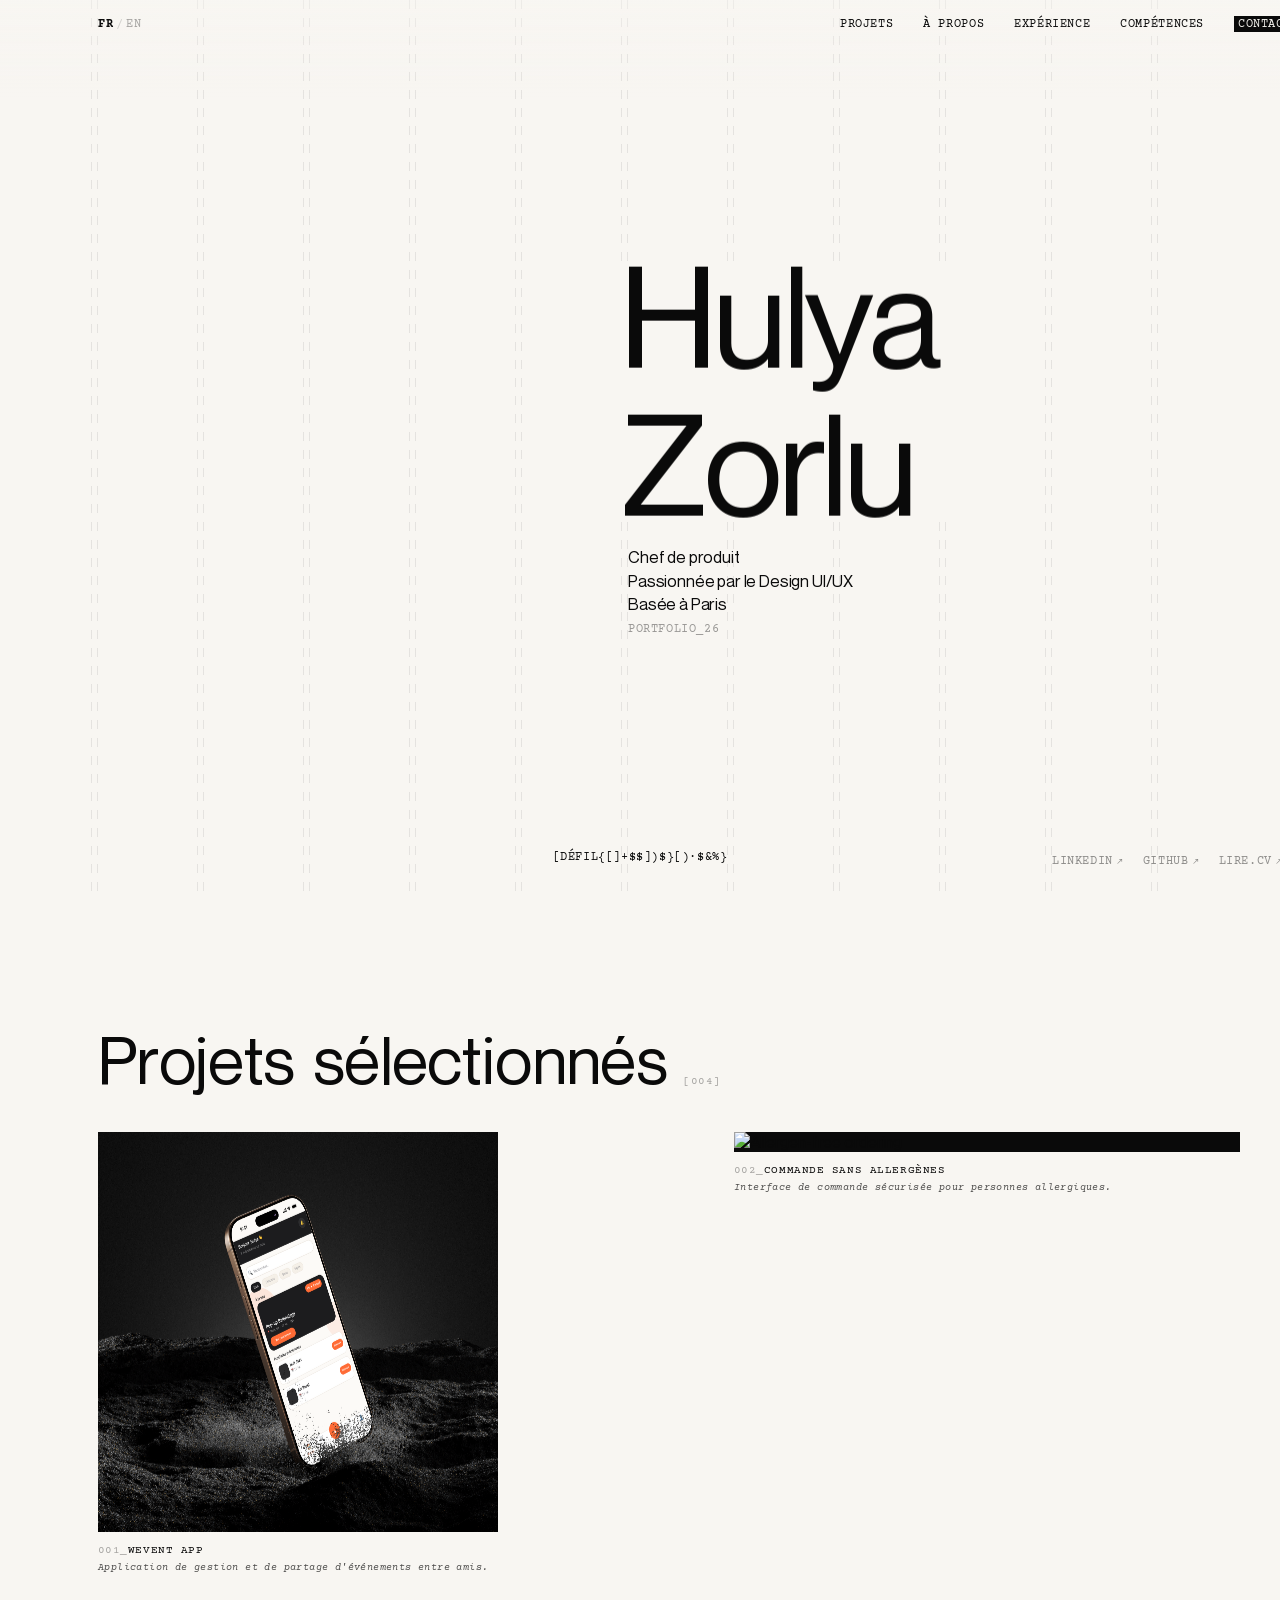
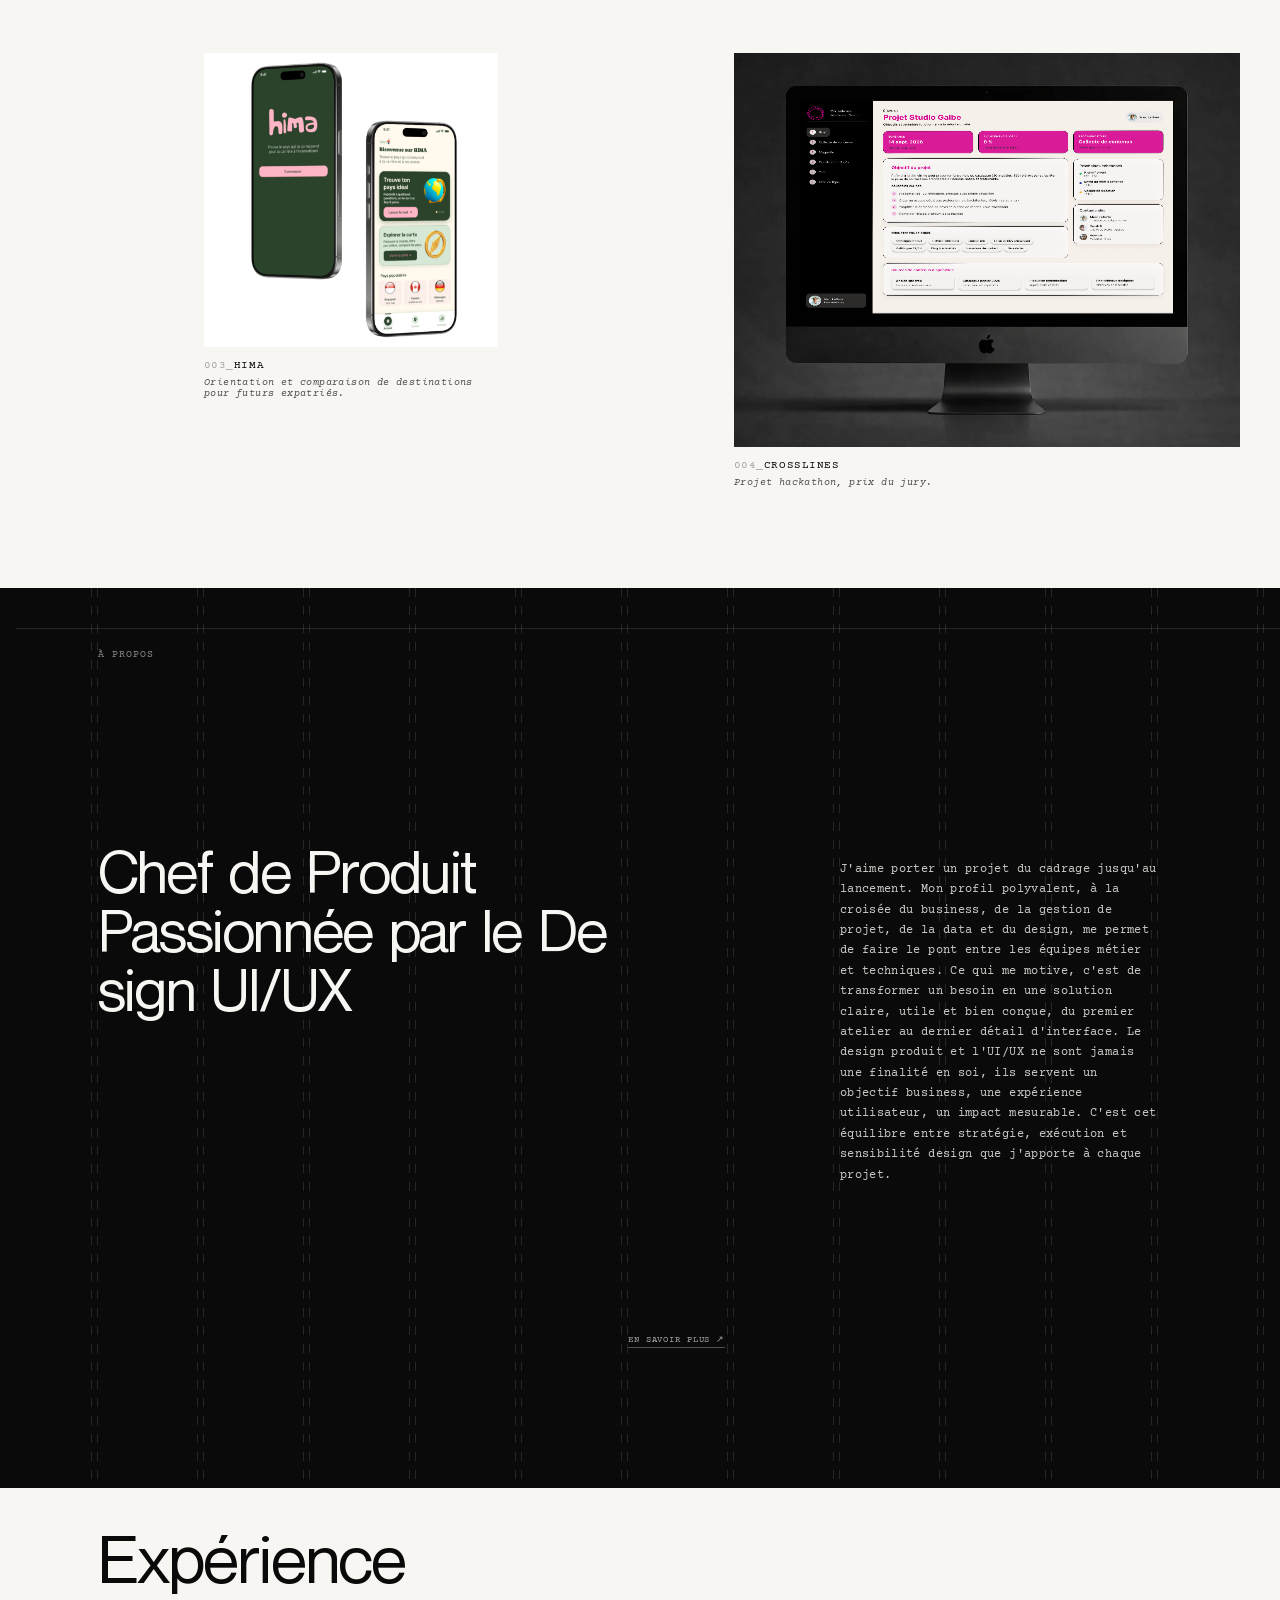
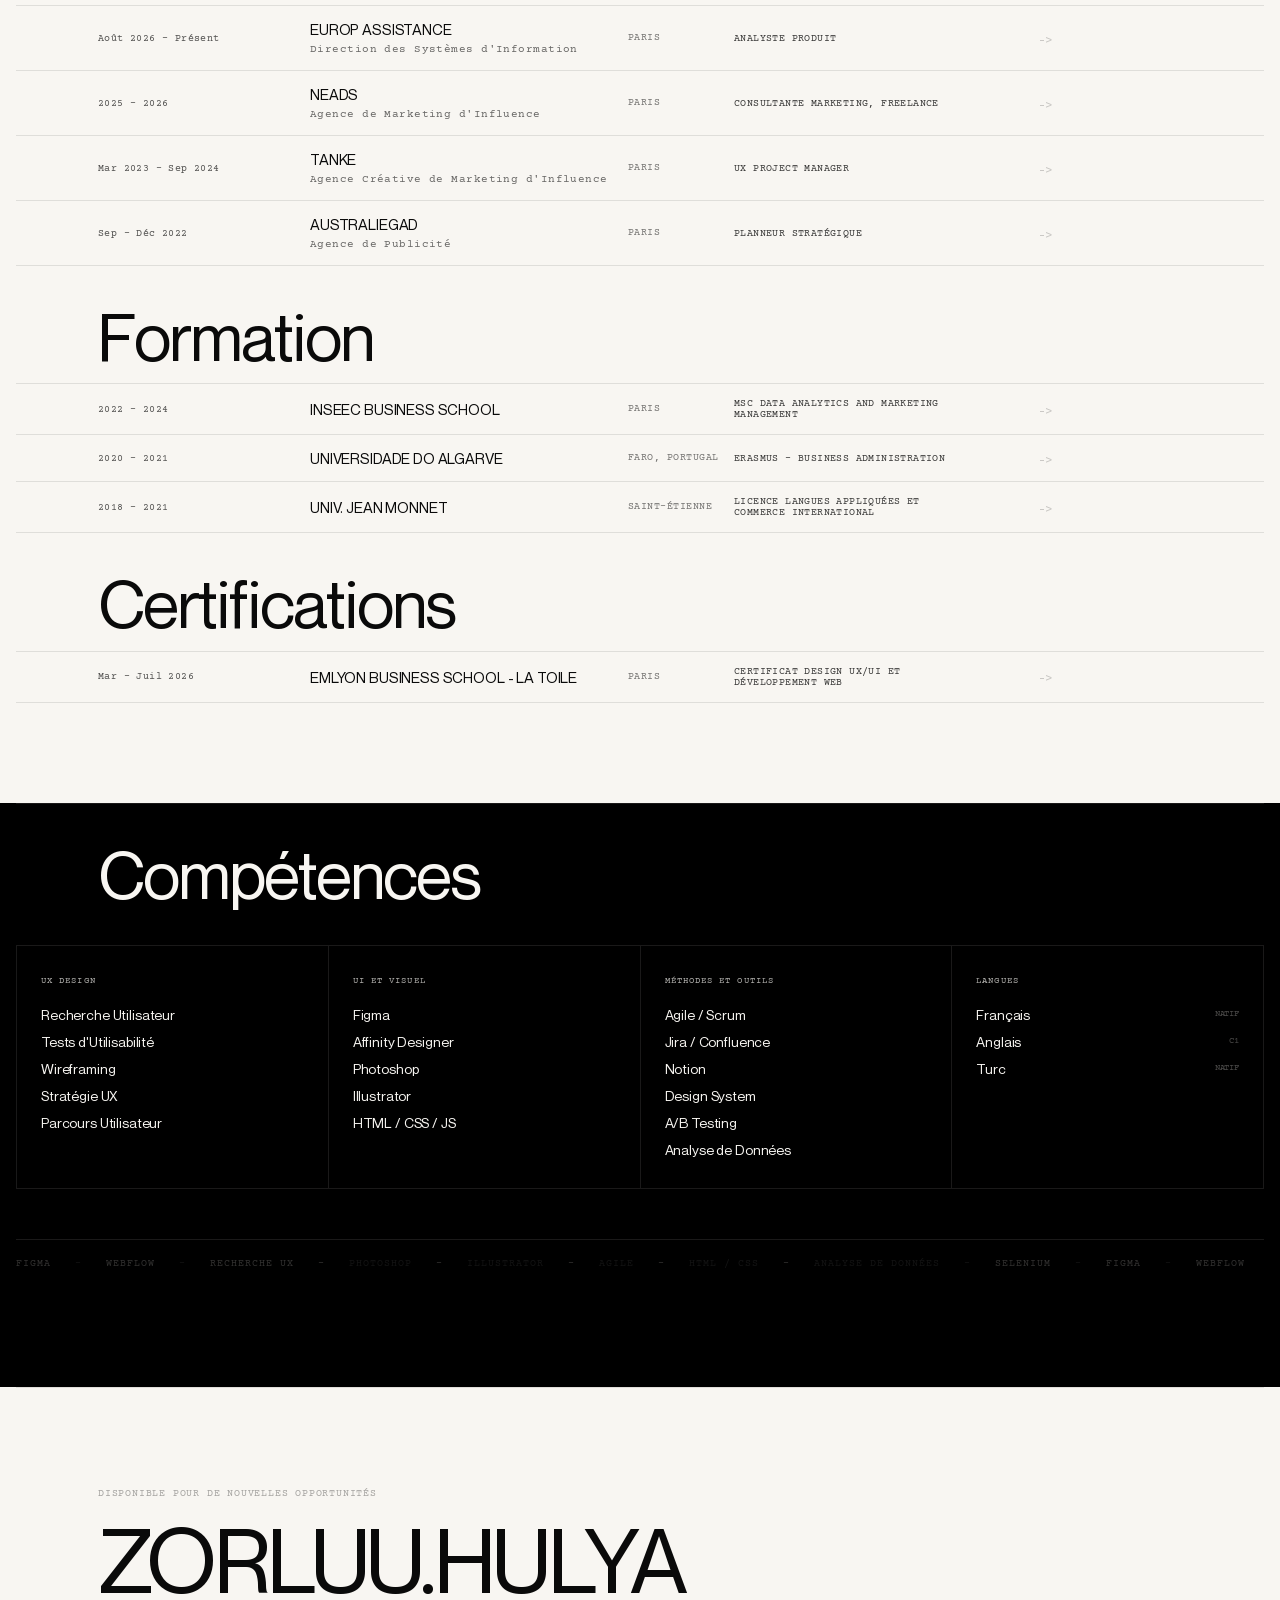
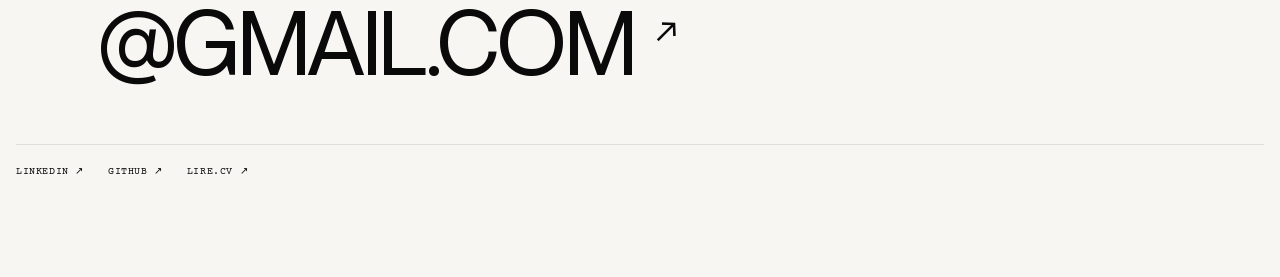
==== index.html @ 9ff6377b "Update index.html" ====
<!DOCTYPE html>
<html lang="fr" class="lang-fr">
<head>
  <meta charset="UTF-8" />
  <script>
    (function(){var l=localStorage.getItem('lang')||'fr';document.documentElement.className='lang-'+l;})();
  </script>
  <meta name="viewport" content="width=device-width, initial-scale=1.0" />
  <meta name="description" content="Hulya Zorlu - Product Manager and UI/UX Design Enthusiast, based in Paris." />
  <title>Hulya Zorlu - Product Manager and UI/UX Design Enthusiast</title>
  <link rel="preconnect" href="https://fonts.googleapis.com" />
  <link rel="preconnect" href="https://fonts.gstatic.com" crossorigin />
  <link href="https://fonts.googleapis.com/css2?family=Courier+Prime:ital,wght@0,400;0,700;1,400;1,700&display=swap" rel="stylesheet" />
  <link rel="stylesheet" href="style.css?v=93" />
</head>
<body>

  <div id="loader">
    <div id="loader-count">000</div>
    <div id="loader-info">
      <span id="loader-line1"></span>
      <span id="loader-line2"></span>
    </div>
  </div>

  <div class="Mbg" aria-hidden="true">
    <div class="Mbg_col"><div class="Mbg_col_el Mbg_col_el-1"></div><div class="Mbg_col_el Mbg_col_el-2"></div></div>
    <div class="Mbg_col"><div class="Mbg_col_el Mbg_col_el-1"></div><div class="Mbg_col_el Mbg_col_el-2"></div></div>
    <div class="Mbg_col"><div class="Mbg_col_el Mbg_col_el-1"></div><div class="Mbg_col_el Mbg_col_el-2"></div></div>
    <div class="Mbg_col"><div class="Mbg_col_el Mbg_col_el-1"></div><div class="Mbg_col_el Mbg_col_el-2"></div></div>
    <div class="Mbg_col"><div class="Mbg_col_el Mbg_col_el-1"></div><div class="Mbg_col_el Mbg_col_el-2"></div></div>
    <div class="Mbg_col"><div class="Mbg_col_el Mbg_col_el-1"></div><div class="Mbg_col_el Mbg_col_el-2"></div></div>
    <div class="Mbg_col"><div class="Mbg_col_el Mbg_col_el-1"></div><div class="Mbg_col_el Mbg_col_el-2"></div></div>
    <div class="Mbg_col"><div class="Mbg_col_el Mbg_col_el-1"></div><div class="Mbg_col_el Mbg_col_el-2"></div></div>
    <div class="Mbg_col"><div class="Mbg_col_el Mbg_col_el-1"></div><div class="Mbg_col_el Mbg_col_el-2"></div></div>
    <div class="Mbg_col"><div class="Mbg_col_el Mbg_col_el-1"></div><div class="Mbg_col_el Mbg_col_el-2"></div></div>
    <div class="Mbg_col"><div class="Mbg_col_el Mbg_col_el-1"></div><div class="Mbg_col_el Mbg_col_el-2"></div></div>
    <div class="Mbg_col"><div class="Mbg_col_el Mbg_col_el-1"></div><div class="Mbg_col_el Mbg_col_el-2"></div></div>
  </div>

  <nav class="nav" id="nav">
    <div class="nav_left">
      <div class="lang-toggle">
        <button class="lang-btn" data-lang="fr">
          <span class="typewriter-container"><span class="typewriter">FR</span></span>
        </button>
        <span class="lang-sep">/</span>
        <button class="lang-btn" data-lang="en">
          <span class="typewriter-container"><span class="typewriter">EN</span></span>
        </button>
      </div>
    </div>
    <div class="nav_right">
      <a href="#projects" class="nav_lk">
        <span class="typewriter-container">
          <span class="typewriter"><span class="t-fr">Projets</span><span class="t-en">Projects</span></span>
        </span>
      </a>
      <a href="#about" class="nav_lk">
        <span class="typewriter-container">
          <span class="typewriter"><span class="t-fr">À propos</span><span class="t-en">About</span></span>
        </span>
      </a>
      <a href="#experience" class="nav_lk">
        <span class="typewriter-container">
          <span class="typewriter"><span class="t-fr">Expérience</span><span class="t-en">Experience</span></span>
        </span>
      </a>
      <a href="#skills" class="nav_lk">
        <span class="typewriter-container">
          <span class="typewriter"><span class="t-fr">Compétences</span><span class="t-en">Skills</span></span>
        </span>
      </a>
      <a href="#contact" class="nav_cta">
        <span id="cta-text"></span>
      </a>
    </div>
    <button class="burger" id="burger" aria-label="Menu" aria-expanded="false">
      <span></span><span></span>
    </button>
  </nav>

  <div class="mob-menu" id="mob-menu" aria-hidden="true">
    <button class="mob-close" id="mob-close" aria-label="Fermer">X</button>
    <nav class="mob-nav">
      <a href="#projects" class="mob-link"><span class="t-fr">Projets</span><span class="t-en">Projects</span></a>
      <a href="#about" class="mob-link"><span class="t-fr">À propos</span><span class="t-en">About</span></a>
      <a href="#experience" class="mob-link"><span class="t-fr">Expérience</span><span class="t-en">Experience</span></a>
      <a href="#skills" class="mob-link"><span class="t-fr">Compétences</span><span class="t-en">Skills</span></a>
      <a href="#contact" class="mob-link"><span class="t-fr">Parlons</span><span class="t-en">Let's talk</span></a>
    </nav>
    <div class="mob-footer">
      <a href="https://www.linkedin.com/in/hulya-zorlu/" target="_blank" rel="noopener">LINKEDIN</a>
      <a href="https://github.com/hulyazorluu-bit" target="_blank" rel="noopener">GITHUB</a>
      <a href="assets/Hulya_Zorlu_VIE.pdf" target="_blank" rel="noopener" class="read-cv-lk"><span class="t-fr">Lire.CV</span><span class="t-en">Read.CV</span></a>
    </div>
  </div>

  <section class="hero" id="hero">

    <div class="hero_cnt">
      <h2 class="cnt_tt">
        <div class="Atitle">
          <div class="ttj Oiel" id="title-hulya">
            <div class="word" style="display:inline-block">
              <div class="char" style="display:inline-block">H</div><div class="char" style="display:inline-block">u</div><div class="char" style="display:inline-block">l</div><div class="char" style="display:inline-block">y</div><div class="char" style="display:inline-block">a</div>
            </div>
          </div>
        </div>
        <div class="Atitle">
          <div class="ttj Oiel" id="title-zorlu">
            <div class="word" style="display:inline-block">
              <div class="char" style="display:inline-block">Z</div><div class="char" style="display:inline-block">o</div><div class="char" style="display:inline-block">r</div><div class="char" style="display:inline-block">l</div><div class="char" style="display:inline-block">u</div>
            </div>
          </div>
        </div>
      </h2>

      <div class="cnt_bt">
        <h3 class="tt3">
          <span class="t-fr">Chef de produit<br>Passionnée par le Design UI/UX<br>Basée à Paris</span>
          <span class="t-en">Product Manager<br>Passionate about UI/UX Design<br>Based in Paris</span>
        </h3>
        <h4 class="Awrite" id="portfolio-txt">
          <span class="typewriter-container"><span class="typewriter tw-type">PORTFOLIO_26</span></span>
        </h4>
      </div>
    </div>

    <div class="cnt_sc">
      <h4 class="Awrite" id="scroll-txt">
        <span class="t-fr">[défiler pour explorer]</span>
        <span class="t-en">[scroll to explore]</span>
      </h4>
    </div>

    <div class="hero_socials">
      <a href="https://www.linkedin.com/in/hulya-zorlu/" target="_blank" rel="noopener" class="social_lk">
        <span class="typewriter-container"><span class="typewriter">LINKEDIN</span></span>
        <svg viewBox="0 0 7 7" fill="none"><path d="M6.49 3.52H5.68V2.05l.07-.78-.04-.01-.77.86L.91 6.16.34 5.58l4.03-4.03.86-.77-.01-.04-.78.07H2.98V0l3.51 0v3.52Z" fill="currentColor"/></svg>
      </a>
      <a href="https://github.com/hulyazorluu-bit" target="_blank" rel="noopener" class="social_lk">
        <span class="typewriter-container"><span class="typewriter">GITHUB</span></span>
        <svg viewBox="0 0 7 7" fill="none"><path d="M6.49 3.52H5.68V2.05l.07-.78-.04-.01-.77.86L.91 6.16.34 5.58l4.03-4.03.86-.77-.01-.04-.78.07H2.98V0l3.51 0v3.52Z" fill="currentColor"/></svg>
      </a>
      <a href="assets/Hulya_Zorlu_VIE.pdf" target="_blank" rel="noopener" class="social_lk read-cv-lk">
        <span class="typewriter-container"><span class="typewriter"><span class="t-fr">Lire.CV</span><span class="t-en">Read.CV</span></span></span>
        <svg viewBox="0 0 7 7" fill="none"><path d="M6.49 3.52H5.68V2.05l.07-.78-.04-.01-.77.86L.91 6.16.34 5.58l4.03-4.03.86-.77-.01-.04-.78.07H2.98V0l3.51 0v3.52Z" fill="currentColor"/></svg>
      </a>
    </div>

  </section>

  <section class="works section-light" id="projects">
    <div class="works_hd">
      <h2 class="works_title"><span class="t-fr">Projets sélectionnés</span><span class="t-en">Selected work</span></h2>
      <span class="works_count">[004]</span>
    </div>

    <div class="works_grid">

      <a href="project1.html" class="work_item">
        <div class="work_thumb work_thumb--a">
          <img src="assets/Mock_up_Event_App.png" alt="Event App" class="work_cover">
        </div>
        <div class="work_meta">
          <span class="work_num">001_</span><span class="work_name">WEVENT APP</span>
          <span class="work_result"><span class="t-fr">Application de gestion et de partage d'événements entre amis.</span><span class="t-en">A mobile app to create, organize and share events with friends.</span></span>
        </div>
      </a>

      <a href="project2.html" class="work_item">
        <div class="work_thumb work_thumb--b">
          <img src="assets/commande_allergenes.svg" alt="Allergen-free ordering" class="work_cover">
        </div>
        <div class="work_meta">
          <span class="work_num">002_</span><span class="work_name" data-fr="Commande sans allergènes" data-en="Allergen-Free Ordering">Commande sans allergènes</span>
          <span class="work_result"><span class="t-fr">Interface de commande sécurisée pour personnes allergiques.</span><span class="t-en">A secure ordering interface designed for people with food allergies.</span></span>
        </div>
      </a>

      <a href="https://la-toile-paris.github.io/p3-groupe-4-1/" target="_blank" rel="noopener" class="work_item">
        <div class="work_thumb work_thumb--c">
          <img src="assets/Projet 3 HIMA.svg" alt="HIMA" class="work_cover">
        </div>
        <div class="work_meta">
          <span class="work_num">003_</span><span class="work_name" data-fr="HIMA" data-en="HIMA">HIMA</span>
          <span class="work_result"><span class="t-fr">Orientation et comparaison de destinations pour futurs expatriés.</span><span class="t-en">Country matching and comparison for future expats.</span></span>
        </div>
      </a>

      <a href="project4.html" class="work_item">
        <div class="work_thumb work_thumb--d">
          <img src="assets/Hackathon_mockup.svg" alt="Crosslines" class="work_cover">
        </div>
        <div class="work_meta">
          <span class="work_num">004_</span><span class="work_name">CROSSLINES</span>
          <span class="work_result"><span class="t-fr">Projet hackathon, prix du jury.</span><span class="t-en">Hackathon project, jury prize winner.</span></span>
        </div>
      </a>

    </div>
  </section>

  <div class="see-cursor" id="see-cursor" aria-hidden="true"><span class="t-fr">VOIR PLUS</span><span class="t-en">SEE MORE</span></div>

  <section class="about section-dark" id="about">
    <div class="about_inner">

      <div class="about_tag">
        <span class="about_tag_label"><span class="t-fr">À PROPOS</span><span class="t-en">ABOUT</span></span>
      </div>

      <h2 class="about_title" style="max-width:52rem">
        <span class="about_t1">
          <span class="t-fr">Chef de Produit</span>
          <span class="t-en">Product Manager</span>
        </span>
        <span class="about_t2">
          <span class="t-fr">Passionnée par le Design UI/UX</span>
          <span class="t-en">Passionate about UI/UX Design</span>
        </span>
      </h2>

      <div class="about_desc">
        <p>
          <span class="t-fr">J'aime porter un projet du cadrage jusqu'au lancement. Mon profil polyvalent, à la croisée du business, de la gestion de projet, de la data et du design, me permet de faire le pont entre les équipes métier et techniques. Ce qui me motive, c'est de transformer un besoin en une solution claire, utile et bien conçue, du premier atelier au dernier détail d'interface. Le design produit et l'UI/UX ne sont jamais une finalité en soi, ils servent un objectif business, une expérience utilisateur, un impact mesurable. C'est cet équilibre entre stratégie, exécution et sensibilité design que j'apporte à chaque projet.</span>
          <span class="t-en">I love owning a project from framing to launch. My versatile profile, at the crossroads of business, project management, data and design, lets me bridge business and technical teams. What drives me is turning a need into a clear, useful and well-crafted solution, from the first workshop to the last interface detail. Product design and UI/UX are never an end in themselves, they serve a business goal, a user experience, a measurable impact. That balance between strategy, execution and design sensitivity is what I bring to every project.</span>
        </p>
      </div>

      <a href="about.html" class="about_more"><span class="t-fr">En savoir plus</span><span class="t-en">Learn more</span> &nearr;</a>

    </div>
  </section>

  <section class="xp section-light" id="experience">

    <div class="xp_hd">
      <h2 class="xp_title"><span class="t-fr">Expérience</span><span class="t-en">Experience</span></h2>
    </div>

    <div class="xp_list">

      <div class="xp_item" data-desc-fr="Suivi réclamations clients, investigation bugs système, cartographie produit CLINE, guide bonnes pratiques, dashboard Power BI, Jira, Agile" data-desc-en="Customer claims tracking, system bug investigation, CLINE product mapping, best practice guide, Power BI dashboard, Jira, Agile">
        <div class="xp_row">
          <span class="xp_date">Août 2026 - Présent</span>
          <div class="xp_co_wrap">
            <span class="xp_co">EUROP ASSISTANCE</span>
            <span class="xp_type"><span class="t-fr">Direction des Systèmes d'Information</span><span class="t-en">Information Systems Department</span></span>
          </div>
          <span class="xp_loc">Paris</span>
          <span class="xp_role"><span class="t-fr">Analyste Produit</span><span class="t-en">Product Analyst</span></span>
          <span class="xp_arr">-></span>
        </div>
        <div class="xp_reveal"></div>
      </div>

      <div class="xp_item" data-desc-fr="Campagne marketing d'influence, coordination créateurs et contenus, respect brief et planning client" data-desc-en="Influencer marketing campaign, creator and content coordination, on-brief and on-schedule delivery">
        <div class="xp_row">
          <span class="xp_date">2025 - 2026</span>
          <div class="xp_co_wrap">
            <span class="xp_co">NEADS</span>
            <span class="xp_type"><span class="t-fr">Agence de Marketing d'Influence</span><span class="t-en">Influence Marketing Agency</span></span>
          </div>
          <span class="xp_loc">Paris</span>
          <span class="xp_role"><span class="t-fr">Consultante Marketing, Freelance</span><span class="t-en">Marketing Consultant, Freelance</span></span>
          <span class="xp_arr">-></span>
        </div>
        <div class="xp_reveal"></div>
      </div>

      <div class="xp_item" data-desc-fr="Tribz, Recherche UX, Tests utilisateurs, Analyse comportementale, Recommandations UI, Inscription +15%, Analyse produit -25%, Agile" data-desc-en="Tribz, UX Research, User testing, Behavioral analysis, UI recommendations, Registration +15%, Product analysis -25%, Agile">
        <div class="xp_row">
          <span class="xp_date">Mar 2023 - Sep 2024</span>
          <div class="xp_co_wrap">
            <span class="xp_co">TANKE</span>
            <span class="xp_type"><span class="t-fr">Agence Créative de Marketing d'Influence</span><span class="t-en">Creative Influence Marketing Agency</span></span>
          </div>
          <span class="xp_loc">Paris</span>
          <span class="xp_role">UX Project Manager</span>
          <span class="xp_arr">-></span>
        </div>
        <div class="xp_reveal"></div>
      </div>

      <div class="xp_item" data-desc-fr="Benchmarks concurrentiels, Kantar, TikTok Pro, Insights data, Briefs créatifs UX, Performance campagne +12%, Pitchs clients, Agile" data-desc-en="Competitive benchmarks, Kantar, TikTok Pro, Data insights, UX creative briefs, Campaign performance +12%, Client pitches, Agile">
        <div class="xp_row">
          <span class="xp_date">Sep - Déc 2022</span>
          <div class="xp_co_wrap">
            <span class="xp_co">AUSTRALIEGAD</span>
            <span class="xp_type"><span class="t-fr">Agence de Publicité</span><span class="t-en">Advertising Agency</span></span>
          </div>
          <span class="xp_loc">Paris</span>
          <span class="xp_role"><span class="t-fr">Planneur Stratégique</span><span class="t-en">Strategic Planner</span></span>
          <span class="xp_arr">-></span>
        </div>
        <div class="xp_reveal"></div>
      </div>

    </div>

    <div class="xp_hd xp_hd--form">
      <h2 class="xp_title"><span class="t-fr">Formation</span><span class="t-en">Education</span></h2>
    </div>

    <div class="xp_list">

      <div class="xp_item" data-desc-fr="Data Analytics, Analyse comportementale, Web analytics, Marketing prédictif, Scoring, Data visualisation, Data-driven" data-desc-en="Data Analytics, Behavioral analysis, Web analytics, Predictive marketing, Scoring, Data visualisation, Data-driven">
        <div class="xp_row">
          <span class="xp_date">2022 - 2024</span>
          <span class="xp_co">INSEEC BUSINESS SCHOOL</span>
          <span class="xp_loc">Paris</span>
          <span class="xp_role">MSc Data Analytics and Marketing Management</span>
          <span class="xp_arr">-></span>
        </div>
        <div class="xp_reveal"></div>
      </div>

      <div class="xp_item" data-desc-fr="Business Administration, Management, Économie, Interculturel, Portugal" data-desc-en="Business Administration, Management, Economics, Intercultural, Portugal">
        <div class="xp_row">
          <span class="xp_date">2020 - 2021</span>
          <span class="xp_co">UNIVERSIDADE DO ALGARVE</span>
          <span class="xp_loc">Faro, Portugal</span>
          <span class="xp_role">Erasmus - Business Administration</span>
          <span class="xp_arr">-></span>
        </div>
        <div class="xp_reveal"></div>
      </div>

      <div class="xp_item" data-desc-fr="Langues appliquées, Commerce international, Traduction, FR / EN / TR" data-desc-en="Applied languages, International trade, Translation, FR / EN / TR">
        <div class="xp_row">
          <span class="xp_date">2018 - 2021</span>
          <span class="xp_co">UNIV. JEAN MONNET</span>
          <span class="xp_loc">Saint-Étienne</span>
          <span class="xp_role"><span class="t-fr">Licence Langues Appliquées et Commerce International</span><span class="t-en">BA Applied Languages and International Trade</span></span>
          <span class="xp_arr">-></span>
        </div>
        <div class="xp_reveal"></div>
      </div>

    </div>

    <div class="xp_hd xp_hd--form">
      <h2 class="xp_title"><span class="t-fr">Certifications</span><span class="t-en">Certifications</span></h2>
    </div>

    <div class="xp_list">

      <div class="xp_item" data-desc-fr="Design UX/UI, Wireframing, Figma, Prototypage, Tests utilisateurs, HTML / CSS / JS, Design responsif" data-desc-en="UX/UI Design, Wireframing, Figma, Prototyping, User testing, HTML / CSS / JS, Responsive design">
        <div class="xp_row">
          <span class="xp_date">Mar - Juil 2026</span>
          <span class="xp_co">EMLYON BUSINESS SCHOOL - LA TOILE</span>
          <span class="xp_loc">Paris</span>
          <span class="xp_role"><span class="t-fr">Certificat Design UX/UI et Développement Web</span><span class="t-en">UX/UI Design and Web Development Certificate</span></span>
          <span class="xp_arr">-></span>
        </div>
        <div class="xp_reveal"></div>
      </div>

    </div>

  </section>

  <section class="skills section-dark" id="skills">

    <div class="skills_hd">
      <h2 class="xp_title skills_title"><span class="t-fr">Compétences</span><span class="t-en">Skills</span></h2>
    </div>

    <div class="skills_grid">

      <div class="skill_col">
        <span class="skill_cat">UX DESIGN</span>
        <ul class="skill_list">
          <li class="skill_item"><span class="t-fr">Recherche Utilisateur</span><span class="t-en">User Research</span></li>
          <li class="skill_item"><span class="t-fr">Tests d'Utilisabilité</span><span class="t-en">Usability Testing</span></li>
          <li class="skill_item">Wireframing</li>
          <li class="skill_item"><span class="t-fr">Stratégie UX</span><span class="t-en">UX Strategy</span></li>
          <li class="skill_item"><span class="t-fr">Parcours Utilisateur</span><span class="t-en">User Journey Mapping</span></li>
        </ul>
      </div>

      <div class="skill_col">
        <span class="skill_cat"><span class="t-fr">UI ET VISUEL</span><span class="t-en">UI AND VISUAL</span></span>
        <ul class="skill_list">
          <li class="skill_item">Figma</li>
          <li class="skill_item">Affinity Designer</li>
          <li class="skill_item">Photoshop</li>
          <li class="skill_item">Illustrator</li>
          <li class="skill_item">HTML / CSS / JS</li>
        </ul>
      </div>

      <div class="skill_col">
        <span class="skill_cat"><span class="t-fr">MÉTHODES ET OUTILS</span><span class="t-en">METHODS AND TOOLS</span></span>
        <ul class="skill_list">
          <li class="skill_item">Agile / Scrum</li>
          <li class="skill_item">Jira / Confluence</li>
          <li class="skill_item">Notion</li>
          <li class="skill_item">Design System</li>
          <li class="skill_item">A/B Testing</li>
          <li class="skill_item"><span class="t-fr">Analyse de Données</span><span class="t-en">Data Analysis</span></li>
        </ul>
      </div>

      <div class="skill_col">
        <span class="skill_cat"><span class="t-fr">LANGUES</span><span class="t-en">LANGUAGES</span></span>
        <ul class="skill_list">
          <li class="skill_item"><span class="t-fr">Français</span><span class="t-en">French</span> <span class="skill_lvl"><span class="t-fr">NATIF</span><span class="t-en">NATIVE</span></span></li>
          <li class="skill_item"><span class="t-fr">Anglais</span><span class="t-en">English</span> <span class="skill_lvl">C1</span></li>
          <li class="skill_item"><span class="t-fr">Turc</span><span class="t-en">Turkish</span> <span class="skill_lvl"><span class="t-fr">NATIF</span><span class="t-en">NATIVE</span></span></li>
        </ul>
      </div>

    </div>

    <div class="skills_marquee" aria-hidden="true">
      <div class="marquee_track">
        <span>FIGMA</span><span>-</span><span>WEBFLOW</span><span>-</span><span class="t-fr">RECHERCHE UX</span><span class="t-en">UX RESEARCH</span><span>-</span><span>PHOTOSHOP</span><span>-</span><span>ILLUSTRATOR</span><span>-</span><span>AGILE</span><span>-</span><span>HTML / CSS</span><span>-</span><span class="t-fr">ANALYSE DE DONNÉES</span><span class="t-en">DATA ANALYSIS</span><span>-</span><span>SELENIUM</span><span>-</span><span>FIGMA</span><span>-</span><span>WEBFLOW</span><span>-</span><span class="t-fr">RECHERCHE UX</span><span class="t-en">UX RESEARCH</span><span>-</span><span>PHOTOSHOP</span><span>-</span><span>ILLUSTRATOR</span><span>-</span><span>AGILE</span><span>-</span><span>HTML / CSS</span><span>-</span><span class="t-fr">ANALYSE DE DONNÉES</span><span class="t-en">DATA ANALYSIS</span><span>-</span><span>SELENIUM</span><span>-</span>
      </div>
    </div>

  </section>

  <section class="contact section-light" id="contact">

    <div class="contact_hd">
    </div>

    <div class="contact_body">
      <p class="contact_pre"><span class="t-fr">Disponible pour de nouvelles opportunités</span><span class="t-en">Open to new opportunities</span></p>

      <a href="mailto:zorluu.hulya@gmail.com" class="contact_email">
        ZORLUU.HULYA<br>@GMAIL.COM
        <span class="contact_email_arr">↗</span>
      </a>
    </div>

    <div class="contact_foot">
      <div class="contact_socials">
        <a href="https://www.linkedin.com/in/hulya-zorlu/" target="_blank" rel="noopener">LINKEDIN ↗</a>
        <a href="https://github.com/hulyazorluu-bit" target="_blank" rel="noopener">GITHUB ↗</a>
        <a href="assets/Hulya_Zorlu_VIE.pdf" target="_blank" rel="noopener"><span class="t-fr">LIRE.CV</span><span class="t-en">READ.CV</span> ↗</a>
      </div>
    </div>

  </section>

  <svg style="position:absolute;width:0;height:0;overflow:hidden" aria-hidden="true">
    <defs>
      <filter id="liquid-wave" x="-10%" y="-10%" width="120%" height="120%" color-interpolation-filters="linearRGB">
        <feTurbulence type="fractalNoise" baseFrequency="0.012 0.018" numOctaves="3" seed="5" result="noise">
          <animate attributeName="baseFrequency" dur="14s" keyTimes="0;0.5;1" values="0.012 0.018;0.018 0.024;0.012 0.018" repeatCount="indefinite"/>
        </feTurbulence>
        <feDisplacementMap in="SourceGraphic" in2="noise" scale="14" xChannelSelector="R" yChannelSelector="G"/>
      </filter>
    </defs>
  </svg>

  <script src="main.js?v=92"></script>
  <script src="title-gl.js?v=92"></script>
  <script src="fx-images.js?v=92"></script>
  <script src="fx-sections.js?v=92"></script>

  <script>
    (function () {
      var chars = document.querySelectorAll('.ttj .char');
      if (!chars.length) return;

      document.addEventListener('mousemove', function (e) {
        for (var i = 0; i < chars.length; i++) {
          var r  = chars[i].getBoundingClientRect();
          var dx = (r.left + r.width  / 2) - e.clientX;
          var dy = (r.top  + r.height / 2) - e.clientY;
          var d  = Math.sqrt(dx * dx + dy * dy) || 1;
          var g  = Math.exp(-(d * d) / (2 * 90 * 90));

          chars[i].style.transition = 'transform 0s';
          chars[i].style.transform  = 'translate('
            + ((dx / d) * 6 * g).toFixed(1) + 'px,'
            + ((dy / d) * 6 * g).toFixed(1) + 'px)';
        }
      }, { passive: true });

      document.addEventListener('mouseleave', function () {
        for (var i = 0; i < chars.length; i++) {
          chars[i].style.transition = 'transform 1s cubic-bezier(0.25,0.46,0.45,0.94)';
          chars[i].style.transform  = '';
        }
      });
    })();
  </script>

</body>
</html>
---- style.css ----
/* =============================================================
   HULYA ZORLU — Portfolio v22
   montrealbook (NeueMontreal Regular) — Eva Sánchez style
   Cream #F8F6F2 · Black #0A0A0A
   ============================================================= */

/* ── Font ─────────────────────────────────────────────────────── */
@font-face {
  font-family: montrealbook;
  font-display: swap;
  src: url(assets/fonts/NeueMontreal-Regular.woff2) format("woff2"),
       url(assets/fonts/NeueMontreal-Regular.woff) format("woff");
  font-weight: 400;
  font-style: normal;
}

/* ── Typewriter font (Courier Prime = Type Machine style) ─────── */
/* Quand tu télécharges TypeMachine.woff2 depuis dafont → assets/fonts/
   et tu remplaces 'Courier Prime' par typemachine ci-dessous */
.tm { font-family: 'Courier Prime', monospace; }

.courier-prime-regular        { font-family: 'Courier Prime', monospace; font-weight: 400; font-style: normal; }
.courier-prime-bold           { font-family: 'Courier Prime', monospace; font-weight: 700; font-style: normal; }
.courier-prime-regular-italic { font-family: 'Courier Prime', monospace; font-weight: 400; font-style: italic; }
.courier-prime-bold-italic    { font-family: 'Courier Prime', monospace; font-weight: 700; font-style: italic; }

/* ── CSS Variables ────────────────────────────────────────────── */
:root {
  --ck_accent: #fff;
  --ck_other: #050505;
  --bg: #F8F6F2;
  --fg: #0A0A0A;
  --col-line: rgba(10,10,10,0.07);
  --mg: 16px;
  --gg: 24px;
  /* column unit: col_width + gap = (100vw - 2*mg + gg) / 12 */
  --col-unit: calc((100vw - 2 * var(--mg) + var(--gg)) / 12);
}

/* ── Reset ────────────────────────────────────────────────────── */
*, *::before, *::after { box-sizing: border-box; margin: 0; padding: 0; }

html { font-size: 10px; scroll-behavior: smooth; }

body {
  font-family: montrealbook, 'Helvetica Neue', Helvetica, Arial, sans-serif;
  font-size: 1.6rem;
  background: var(--bg);
  color: var(--fg);
  overflow-x: clip;
  min-height: 100vh;
}

a { text-decoration: none; color: inherit; }
button { background: none; border: none; cursor: pointer; padding: 0; }

/* ── GRID BACKGROUND ─────────────────────────────────────────── */
.Mbg {
  position: fixed;
  inset: 0;
  display: grid;
  grid-template-columns: repeat(12, 1fr);
  column-gap: var(--gg);
  padding: 0 var(--mg);
  pointer-events: none;
  z-index: 0;
}

/* Double tiret vertical : 2 lignes séparées de 6px, tirets 9px/18px */
.Mbg_col {
  display: flex;
  flex-direction: column;
  background-image:
    repeating-linear-gradient(to bottom, rgba(10,10,10,0.08) 0, rgba(10,10,10,0.08) 9px, transparent 9px, transparent 18px),
    repeating-linear-gradient(to bottom, rgba(10,10,10,0.08) 0, rgba(10,10,10,0.08) 9px, transparent 9px, transparent 18px);
  background-size: 1px 18px, 1px 18px;
  background-position: right 0px top 0, right 6px top 0;
  background-repeat: repeat-y, repeat-y;
}

/* Marges extérieures propres — Swiss grid : règles entre colonnes seulement */
.Mbg_col:last-child { background: none; }

/* Tick horizontal supprimé — plus de trait dans la nav */
.Mbg_col_el-1 { height: 0; flex-shrink: 0; }

.Mbg_col_el-2 { flex: 1; }

/* ── LANGUAGE TOGGLE ─────────────────────────────────────────── */
html.lang-en .t-fr { display: none !important; }
html.lang-fr .t-en { display: none !important; }

.lang-toggle {
  display: flex;
  align-items: center;
  gap: 0.3rem;
}
.lang-btn {
  font-family: 'Courier Prime', monospace;
  font-size: 1.2rem;
  letter-spacing: 0.05em;
  text-transform: uppercase;
  color: rgba(10,10,10,0.35);
  background: none;
  border: none;
  cursor: pointer;
  padding: 0;
  transition: color 0.2s;
}
.lang-btn:hover { color: var(--fg); }
.lang-btn.active { color: var(--fg); font-weight: 700; }
.lang-sep {
  font-family: 'Courier Prime', monospace;
  font-size: 1.2rem;
  color: rgba(10,10,10,0.15);
}
.nav--dark .lang-btn { color: rgba(248,246,242,0.4); }
.nav--dark .lang-btn:hover,
.nav--dark .lang-btn.active { color: rgba(248,246,242,0.95); }
.nav--dark .lang-sep { color: rgba(248,246,242,0.2); }

/* ── NAV — grille 12 cols ─────────────────────────────────────── */
.nav {
  position: fixed;
  top: 0; left: 0; right: 0;
  z-index: 100;
  display: grid;
  grid-template-columns: repeat(12, 1fr);
  column-gap: var(--gg);
  align-items: center;
  padding: 0 var(--mg);
  overflow: visible;
  height: 4.8rem;
  background: transparent;
}

.nav::before {
  content: "";
  position: absolute;
  top: 0; left: 0; right: 0;
  height: 100px;
  background: linear-gradient(
    to bottom,
    rgba(248,246,242,0.45) 0%,
    rgba(248,246,242,0.15) 50%,
    rgba(248,246,242,0) 100%
  );
  pointer-events: none;
  z-index: -1;
}


.nav_left {
  grid-column: 2 / 4;
  display: flex;
  align-items: center;
  gap: 0;
  /* Snap FR/EN onto the 1st dotted grid line (column 1 right edge) */
  transform: translateX(calc(-1 * var(--gg)));
}

.nav_brand {
  font-family: 'Courier Prime', monospace;
  font-size: 1.2rem;
  letter-spacing: 0.06em;
  text-transform: uppercase;
  color: rgba(10,10,10,0.65);
  transition: color 0.55s ease;
}
.nav--dark .nav_brand { color: rgba(248,246,242,0.6); }

.nav_clock {
  font-family: 'Courier Prime', monospace;
  font-size: 1.2rem;
  letter-spacing: 0.04em;
  text-transform: uppercase;
  color: rgba(10,10,10,0.45);
  transition: color 0.55s ease;
}
.nav--dark .nav_clock { color: rgba(248,246,242,0.4); }

.nav_right {
  grid-column: 8 / 13;
  display: flex;
  align-items: center;
  gap: 3rem;
  /* snap first link onto col 8 right-edge dash */
  transform: translateX(calc(var(--col-unit) - var(--gg)));
}

.nav_lk {
  font-family: 'Courier Prime', monospace;
  font-size: 1.2rem;
  letter-spacing: 0.05em;
  text-transform: uppercase;
  color: var(--fg);
  transition: opacity 0.2s, color 0.55s ease;
}
.nav_lk:hover { opacity: 0.5; }
.nav--dark .nav_lk { color: rgba(248,246,242,0.85); }

.nav_cta {
  font-family: 'Courier Prime', monospace;
  font-size: 1.2rem;
  letter-spacing: 0.05em;
  text-transform: uppercase;
  color: #F0EEE9;
  background: var(--fg);
  display: inline-flex;
  align-items: center;
  align-self: stretch;
  border-radius: 0;
  padding: 2px 4px 1px;
  opacity: 0;
  transition: opacity 0.6s ease;
}
.nav_cta:hover { opacity: 0.75; }

/* ── CSS Typewriter ───────────────────────────────────────────── */
.typewriter-container {
  display: inline-flex;
  align-items: center;
  position: relative;
}

/* blinking cursor — position:absolute so it never affects layout width */
.typewriter-container:not(.done)::after {
  content: '|';
  color: var(--fg);
  animation: tw-blink 0.55s step-end infinite;
  position: absolute;
  right: -6px;
}

.typewriter {
  white-space: nowrap;
  display: inline-block;
  vertical-align: bottom;
}

/* Only clock + PORTFOLIO_26 still use clip-path typewriter */
.tw-type { clip-path: inset(0 100% 0 0); }

@keyframes typing { to { clip-path: inset(0 0% 0 0); } }
@keyframes tw-blink { 50% { opacity: 0; } }

/* ── Char reveal animation (.cn / .cf) ──────────────────────────── */
.char {
  display: inline-block;
  position: relative;
  vertical-align: bottom;
}

.cw {
  display: inline-block;
  position: relative;
}

.cn {
  display: inline-block;
  opacity: 0;
  transform: translateX(0.06em);
  transition: opacity 0.2s ease, transform 0.2s cubic-bezier(0.25, 0.46, 0.45, 0.94);
}

.cf {
  position: absolute;
  left: 0; top: 0;
  transform-origin: left center;
  white-space: nowrap;
  opacity: 0.22;
  transition: transform 0.11s ease, opacity 0.11s ease;
}

.cw.done .cn { opacity: 1; transform: translateX(0); }
.cw.done .cf { transform: scaleX(0); opacity: 0; }

/* Title chars — fade + subtle rise */
.ttj .char {
  display: inline-block;
  position: relative;
  vertical-align: bottom;
  opacity: 0;
  transform: translateY(10px);
  transition: opacity 0.85s ease, transform 0.85s cubic-bezier(0.22, 1, 0.36, 1);
}
.ttj .char.act { opacity: 1; transform: translateY(0); }

/* Nav left hidden at start — JS reveals via typewriter */
.nav_left { opacity: 0; }

/* Nav right links + lang-toggle: typewriter-container starts hidden */
.nav_lk .typewriter-container,
.lang-toggle .typewriter-container { opacity: 0; }

/* Socials hidden at start */
.social_lk { opacity: 0; }

/* Portfolio hidden at start */
#portfolio-txt .typewriter-container { opacity: 0; }


#scroll-txt { opacity: 0; }

/* Subtitle dissolve */
.tt3 {
  opacity: 0;
  transition: opacity 1s ease;
}
.tt3.visible { opacity: 1; }

/* ── BURGER ───────────────────────────────────────────────────── */
.burger {
  display: none;
  flex-direction: column;
  gap: 5px;
  width: 24px;
}
.burger span {
  display: block;
  height: 1.5px;
  background: var(--fg);
  transition: transform 0.3s, opacity 0.3s, background 0.55s ease;
}
.nav--dark .burger span { background: var(--bg); }
.burger.open span:nth-child(1) { transform: rotate(45deg) translate(4px, 4px); }
.burger.open span:nth-child(2) { opacity: 0; }

/* ── MOBILE MENU ──────────────────────────────────────────────── */
.mob-menu {
  position: fixed;
  inset: 0;
  background: var(--fg);
  z-index: 90;
  display: flex;
  flex-direction: column;
  justify-content: center;
  padding: 6rem var(--mg) 4rem;
  transform: translateY(-100%);
  transition: transform 0.5s cubic-bezier(0.77, 0, 0.175, 1);
}
.mob-menu.open { transform: translateY(0); }

.mob-close {
  position: absolute;
  top: 2rem; right: var(--mg);
  font-size: 2rem;
  color: var(--bg);
}

.mob-nav {
  display: flex;
  flex-direction: column;
  gap: 2.4rem;
}

.mob-link {
  font-family: montrealbook;
  font-size: 3.2rem;
  color: var(--bg);
  letter-spacing: 0.02em;
  line-height: 1;
  transition: opacity 0.2s;
}
.mob-link:hover { opacity: 0.6; }

.mob-footer {
  position: absolute;
  bottom: 3.2rem;
  left: var(--mg);
  display: flex;
  gap: 2.4rem;
}
.mob-footer a {
  font-family: montrealbook;
  font-size: 1.1rem;
  letter-spacing: 0.05em;
  color: rgba(240,238,233,0.45);
  text-transform: uppercase;
}

/* ── LOADER ───────────────────────────────────────────────────── */
#loader {
  position: fixed;
  inset: 0;
  background: #0A0A0A;
  z-index: 9999;
  transition: opacity 0.7s ease;
}

/* Compteur — haut droite (~3/4 de la page) */
#loader-count {
  position: absolute;
  top: 10%;
  right: 6%;
  font-family: montrealbook, 'Helvetica Neue', sans-serif;
  font-weight: 400;
  font-size: clamp(10rem, 22vw, 26rem);
  color: #F0EEE9;
  letter-spacing: -0.04em;
  line-height: 1;
  user-select: none;
}

/* Texte — bas centre */
#loader-info {
  position: absolute;
  bottom: 3.6rem;
  left: 50%;
  transform: translateX(-50%);
  display: flex;
  flex-direction: column;
  align-items: flex-start;
  gap: 0.3rem;
  white-space: nowrap;
}
#loader-info span {
  font-family: 'Courier Prime', monospace;
  font-size: 1.15rem;
  letter-spacing: 0.08em;
  text-transform: uppercase;
  color: rgba(240,238,233,0.7);
}

/* ── HERO ─────────────────────────────────────────────────────── */
.hero {
  position: relative;
  width: 100%;
  height: 100svh;
  min-height: 600px;
  background: transparent;
  overflow: visible;
}

/* TITLE BLOCK : left edge snaps onto col 6 right-edge dash */
/* x_right(6) = 50% - gg/2 = calc(50% - 12px), width independent */
.hero_cnt {
  position: absolute;
  left: calc(var(--mg) - var(--gg) + 6 * var(--col-unit));
  width: calc((100% - 324px) / 3 + 72px);
  top: 50%;
  transform: translateY(-50%);
  z-index: 2;
}

.cnt_tt {
  display: block;
  font-family: montrealbook;
  font-weight: 400;
  font-size: clamp(6rem, 11vw, 16rem);
  letter-spacing: -0.04em;
  line-height: 0.9;
  color: var(--fg);
  margin-left: -0.06em;
}

.Atitle { display: block; }

/* Z glyph has 1px less left side-bearing than H — optical correction */
#title-zorlu { margin-left: 1px; }

.ttj {
  display: block;
  /* pas de overflow:hidden — évite que le Y soit coupé */
}

.ttj .word { display: inline-block; }

/* .char already defined above — title chars use .char.done via JS */

/* ── SUBTITLE ─────────────────────────────────────────────────── */
.cnt_bt { margin-top: 2.8rem; }

.tt3 {
  font-family: montrealbook;
  font-weight: 400;
  font-size: 1.65rem;
  letter-spacing: -0.01em;
  line-height: 1.4;
  color: var(--fg);
}

.Awrite {
  font-family: 'Courier Prime', monospace;
  font-weight: 400;
  font-size: 1.2rem;
  letter-spacing: 0.05em;
  text-transform: uppercase;
  color: rgba(10,10,10,0.4);
  display: block;
  margin-top: 0.7rem;
}

/* ── SCROLL TO EXPLORE — bottom center ───────────────────────── */
.cnt_sc {
  position: absolute;
  bottom: 3.6rem;
  left: 50%;
  transform: translateX(-50%);
  z-index: 2;
  white-space: nowrap;
}
.cnt_sc .Awrite {
  color: var(--fg);
  margin-top: 0;
}

/* SOCIALS : left edge snapped to col 11 right-edge dash, overflow toward right margin allowed */
.hero_socials {
  position: absolute;
  bottom: 3.2rem;
  left: calc(var(--mg) - var(--gg) + 10 * (100% - 2 * var(--mg) + var(--gg)) / 12);
  display: flex;
  gap: 2rem;
  z-index: 2;
}

.social_lk {
  font-family: 'Courier Prime', monospace;
  font-size: 1.2rem;
  letter-spacing: 0.05em;
  text-transform: uppercase;
  color: rgba(10,10,10,0.45);
  display: flex;
  align-items: center;
  gap: 0.45rem;
  transition: color 0.2s;
}
.social_lk:hover { color: var(--fg); }
.social_lk svg { width: 0.55rem; height: 0.55rem; }

/* ── FEATURED WORKS ───────────────────────────────────────────── */
.works {
  position: relative;
  z-index: 1;
  padding: 0 var(--mg) 10rem;
  margin-top: 12rem;
}

.works_hd {
  display: flex;
  align-items: baseline;
  gap: 1.2rem;
  margin-bottom: 3.2rem;
}

.works_title {
  font-family: montrealbook;
  font-weight: 400;
  font-size: clamp(3.5rem, 5.2vw, 7.5rem);
  letter-spacing: -0.01em;
  line-height: 1.2;
  display: block;
  /* snap left edge onto col 2 dash (indent exactly one column) */
  margin-left: calc((100% - 11 * var(--gg)) / 12);
  padding-right: 0.06em;
  color: var(--fg);
}

.works_count {
  font-family: 'Courier Prime', monospace;
  font-size: 1.1rem;
  letter-spacing: 0.05em;
  color: rgba(10,10,10,0.35);
}

.works_grid {
  display: grid;
  grid-template-columns: repeat(12, 1fr);
  column-gap: var(--gg);
  row-gap: 8rem;
  align-items: start;
}

.work_item {
  display: block;
  cursor: default;
  /* snap cover left edge onto a dash; translate keeps cover size intact */
  transform: translateX(calc(-1 * var(--gg)));
}

/* Grid alignment — each card snaps to a column left edge */
.work_item               { grid-column: 2 / 6; }
.work_item:nth-child(2)  { grid-column: 8 / 13; }
.work_item:nth-child(3)  { grid-column: 3 / 6; }
.work_item:nth-child(4)  { grid-column: 8 / 13; }

.work_thumb {
  width: 100%;
  aspect-ratio: 4 / 5;
  overflow: hidden;
  transition: opacity 0.3s ease;
}
.work_item:hover .work_thumb { opacity: 0.88; }

.work_cover {
  position: absolute;
  inset: 0;
  width: 100%;
  height: 100%;
  object-fit: cover;
  display: block;
}

.work_thumb { position: relative; }

.work_thumb--a { background: #E2E0DA; }
.work_thumb--b { background: #0A0A0A; }
.work_thumb--d {
  background: #1C1C1E;
  aspect-ratio: 1220 / 950;
}
.work_thumb--d .work_cover { object-fit: contain; }
.work_item:nth-child(3) .work_thumb { aspect-ratio: 1 / 1; }

.work_thumb--c {
  background: #FFFFFF;
  overflow: hidden;
  position: relative;
}
/* Transparent product mockup: show it whole on the white background */
.work_thumb--c .work_cover { object-fit: contain; }
.work_bg {
  width: 100%;
  height: 100%;
  object-fit: cover;
  position: absolute;
  inset: 0;
}
.work_cover--blur {
  filter: blur(10px);
  transform: scale(1.1);
}
.work_soon_overlay {
  position: absolute;
  inset: 0;
  display: flex;
  align-items: center;
  justify-content: center;
  opacity: 0;
  z-index: 10;
  pointer-events: none;
}
.work_item--soon:hover .work_soon_overlay {
  opacity: 1;
}
.work_soon_text {
  background: rgba(255,255,255,0.92);
  color: #1C1C1E;
  font-size: 10px;
  font-weight: 700;
  letter-spacing: 0.18em;
  text-transform: uppercase;
  padding: 8px 18px;
  border: 1px solid rgba(0,0,0,0.08);
}
.work_item--soon { cursor: default; }

/* Project 1 — square */
.work_item:nth-child(1) .work_thumb { aspect-ratio: 1 / 1; }

/* Project 2 — large card, cols 8-12 */
.work_item:nth-child(2) {
  justify-self: auto;
  width: auto;
}

/* Project 2 — SVG cover adapts to natural image proportions */
.work_thumb--b {
  aspect-ratio: auto;
}
.work_thumb--b .work_cover {
  position: relative;
  inset: auto;
  height: auto;
  object-fit: contain;
}

.work_meta {
  display: flex;
  align-items: baseline;
  flex-wrap: wrap;
  gap: 0;
  margin-top: 1.2rem;
  opacity: 1;
}

.work_result {
  flex-basis: 100%;
  font-family: 'Courier Prime', monospace;
  font-size: 1rem;
  letter-spacing: 0.04em;
  color: rgba(10,10,10,0.72);
  margin-top: 0.5rem;
  font-style: italic;
}

.work_num {
  font-family: 'Courier Prime', monospace;
  font-size: 1.1rem;
  letter-spacing: 0.04em;
  color: rgba(10,10,10,0.35);
}

.work_name {
  font-family: 'Courier Prime', monospace;
  font-size: 1.1rem;
  letter-spacing: 0.05em;
  text-transform: uppercase;
  color: var(--fg);
}

/* ── SEE MORE cursor ──────────────────────────────────────────── */
.see-cursor {
  position: fixed;
  top: 0; left: 0;
  pointer-events: none;
  z-index: 9000;
  font-family: 'Courier Prime', monospace;
  font-size: 1.1rem;
  letter-spacing: 0.06em;
  text-transform: uppercase;
  color: var(--bg);
  background: var(--fg);
  padding: 0;
  white-space: nowrap;
  opacity: 0;
  transform: translate(18px, 18px);
  transition: opacity 0.2s ease;
}
.see-cursor.visible { opacity: 1; }

/* ── SECTION LIGHT / DARK ─────────────────────────────────────── */
.section-light { position: relative; z-index: 2; }
.section-dark  { position: relative; z-index: 1; }

/* Grid columns visible on dark sections — fixed attachment aligns with .Mbg */
.section-dark::before {
  content: '';
  position: absolute;
  inset: 0;
  pointer-events: none;
  z-index: 0;
  background-image: repeating-linear-gradient(
    90deg,
    transparent 0,
    transparent calc((100% - 2 * var(--mg) - 11 * var(--gg)) / 12 + var(--gg) - 1px),
    rgba(248,246,242,0.10) calc((100% - 2 * var(--mg) - 11 * var(--gg)) / 12 + var(--gg) - 1px),
    rgba(248,246,242,0.10) calc((100% - 2 * var(--mg) - 11 * var(--gg)) / 12 + var(--gg))
  );
  background-size: calc((100% - 2 * var(--mg) - 11 * var(--gg)) / 12 + var(--gg)) 100%;
  background-position: calc(var(--mg) - var(--gg)) 0;
  /* NB: no background-attachment:fixed — it triggers an iOS Safari repaint
     bug that clips overlapping text. Horizontal column alignment is
     position-based (full-width element) so it stays aligned without it. */
}

/* ── ABOUT ────────────────────────────────────────────────────── */
.about_pretitle {
  font-family: 'Helvetica Neue', Helvetica, Arial, sans-serif;
  font-size: 1.1rem;
  font-weight: 500;
  color: #F8F6F2;
  letter-spacing: 0.01em;
  /* snap left edge onto col 2 dash */
  margin-left: calc((100% - 11 * var(--gg)) / 12);
  margin-bottom: 1.2rem;
}

.about {
  position: relative;
  background: #0A0A0A;
  min-height: 100vh;
  padding: 4rem var(--mg) 8rem;
}

/* Tirets pointillés blancs alignés sur la grille — même rythme 9px/9px que le Mbg */
.about::before {
  content: '';
  position: absolute;
  inset: 0;
  pointer-events: none;
  z-index: 0;
  background-image:
    repeating-linear-gradient(90deg,
      transparent 0,
      transparent calc(var(--col-unit) - 1px),
      rgba(248,246,242,0.12) calc(var(--col-unit) - 1px),
      rgba(248,246,242,0.12) var(--col-unit)
    ),
    repeating-linear-gradient(90deg,
      transparent 0,
      transparent calc(var(--col-unit) - 7px),
      rgba(248,246,242,0.12) calc(var(--col-unit) - 7px),
      rgba(248,246,242,0.12) calc(var(--col-unit) - 6px)
    );
  background-size: var(--col-unit) 100%, var(--col-unit) 100%;
  background-position: calc(var(--mg) - var(--gg)) 0, calc(var(--mg) - var(--gg)) 0;
  /* no background-attachment:fixed — avoids iOS Safari clipping bug */
  -webkit-mask-image: repeating-linear-gradient(to bottom,
    black 0, black 9px, transparent 9px, transparent 18px
  );
  mask-image: repeating-linear-gradient(to bottom,
    black 0, black 9px, transparent 9px, transparent 18px
  );
}

.about_inner {
  position: relative;
  min-height: calc(100vh - 18rem);
  display: grid;
  grid-template-columns: repeat(12, calc((100% + var(--gg)) / 12));
  align-items: start;
}

.about_tag {
  grid-column: 1 / -1;
  grid-row: 1;
  display: flex;
  align-items: center;
  gap: 1.2rem;
  margin-bottom: 2rem;
  border-top: 1px solid rgba(248,246,242,0.12);
  padding-top: 2rem;
}
.about_tag_num,
.about_tag_label {
  font-family: 'Courier Prime', monospace;
  font-size: 1rem;
  color: rgba(248,246,242,0.55);
  letter-spacing: 0.1em;
}
/* Align "À PROPOS" onto the 1st dotted line, like the title/text below */
.about_tag_label { margin-left: calc(var(--col-unit) - var(--gg)); }

.about_title {
  grid-column: 2 / 9;
  grid-row: 2;
  font-family: montrealbook, 'Helvetica Neue', sans-serif;
  font-weight: 400;
  font-size: clamp(3.2rem, 4.6vw, 7rem);
  letter-spacing: -0.03em;
  line-height: 1;
  color: #F8F6F2;
  position: relative;
  z-index: 1;
  transform: translateX(calc(-1 * var(--gg)));
}
.about_t1,
.about_t2 {
  display: block;
  overflow-wrap: normal;
  word-break: keep-all;
}

.about_desc {
  grid-column: 9 / 12;
  grid-row: 2;
  font-family: 'Courier Prime', monospace;
  font-size: 1.2rem;
  font-weight: 400;
  letter-spacing: 0.03em;
  line-height: 1.7;
  color: rgba(248,246,242,0.82);
  transform: translateX(calc(-1 * var(--gg)));
  margin-top: 18px;
}
.about_desc p + p { margin-top: 1.3em; }

.about_more {
  position: absolute;
  bottom: 0;
  left: calc(6 * (100% - var(--gg)) / 12);
  font-family: 'Courier Prime', monospace;
  font-size: 0.88rem;
  letter-spacing: 0.1em;
  color: rgba(248,246,242,0.65);
  text-decoration: none;
  text-transform: uppercase;
  border-bottom: 1px solid rgba(248,246,242,0.3);
  padding-bottom: 2px;
  white-space: nowrap;
  overflow: hidden;
  text-overflow: ellipsis;
  transition: color 0.2s, border-color 0.2s;
}
.about_more:hover {
  color: #F8F6F2;
  border-color: rgba(248,246,242,0.7);
}

/* ── EXPERIENCE + EDUCATION ───────────────────────────────────── */
.xp {
  padding: 0 var(--mg) 10rem;
  margin-top: 0;
}

.xp_hd {
  display: flex;
  align-items: baseline;
  gap: 1.6rem;
  padding: 0;
  /* No bar above titles — uniform spacing for every section title */
  margin-top: 4rem;
  margin-bottom: 1.6rem;
}
.xp_hd--form { margin-top: 4rem; }

.xp_sub_hd {
  padding: 1.4rem 0 0.4rem;
  margin-top: 2rem;
}
.xp_sub_label {
  font-family: 'Courier Prime', monospace;
  font-size: 0.82rem;
  letter-spacing: 0.1em;
  text-transform: uppercase;
  color: rgba(10,10,10,0.55);
}

.xp_label {
  font-family: 'Courier Prime', monospace;
  font-size: 1rem;
  letter-spacing: 0.08em;
  color: rgba(10,10,10,0.3);
}

.skills_num {
  color: rgba(248,246,242,0.55);
}

.xp_title {
  font-family: montrealbook, 'Helvetica Neue', sans-serif;
  font-weight: 400;
  font-size: clamp(3.5rem, 5.2vw, 7.5rem);
  letter-spacing: -0.03em;
  line-height: 0.92;
  color: var(--fg);
  margin-left: calc((100% - 11 * var(--gg)) / 12);
  margin-bottom: 0;
}

/* Skills: light color on dark bg */
.skills .xp_title {
  color: #F8F6F2;
}

.xp_list {
  margin-top: 0;
}

.xp_item {
  border-top: 1px solid rgba(10,10,10,0.1);
  overflow: hidden;
  cursor: default;
}
.xp_item:last-child { border-bottom: 1px solid rgba(10,10,10,0.1); }

.xp_row {
  display: grid;
  /*
   * Template ancré sur la grille 12 colonnes de la page.
   * Col 1 = (col-unit - gg) : compense le gutter initial.
   * Cols 2-12 = col-unit chacune, column-gap: 0.
   * → bord gauche de chaque cellule coïncide exactement avec un tiret de grille.
   *
   * Affectation page-grille :
   *   date      → tiret col 1  (grid-col 2/4)
   *   entreprise → tiret col 3  (grid-col 4/7)
   *   [col 7 vide — espace naturel d'une colonne]
   *   lieu      → tiret col 7  (grid-col 8/10)
   *   rôle      → tiret col 9  (grid-col 10/12)
   *   flèche    → tiret col 11 (grid-col 12/13)
   */
  grid-template-columns: calc(var(--col-unit) - var(--gg)) repeat(11, var(--col-unit));
  column-gap: 0;
  align-items: center;
  padding: 1.4rem 0;
  transition: background 0.25s ease, color 0.25s ease;
}
.xp_row > .xp_date    { grid-column: 2 / 4; }
.xp_row > .xp_co_wrap { grid-column: 4 / 7; }
.xp_row > .xp_co      { grid-column: 4 / 7; }
.xp_row > .xp_loc     { grid-column: 7 / 8; }
.xp_row > .xp_role    { grid-column: 8 / 10; }
.xp_row > .xp_arr     { grid-column: 10 / 11; justify-self: end; }

.xp_item:hover .xp_row {
  background: var(--fg);
  color: var(--bg);
}

.xp_date {
  font-family: 'Courier Prime', monospace;
  font-size: 1rem;
  letter-spacing: 0.04em;
  color: rgba(10,10,10,0.7);
  transition: color 0.25s;
}
.xp_item:hover .xp_date { color: rgba(248,246,242,0.4); }

.xp_co_wrap {
  display: flex;
  flex-direction: column;
  gap: 0.5rem;
}

.xp_co {
  font-family: montrealbook, sans-serif;
  font-size: 1.5rem;
  letter-spacing: -0.01em;
  color: var(--fg);
  transition: color 0.25s;
}
.xp_item:hover .xp_co { color: var(--bg); }

.xp_type {
  font-family: 'Courier Prime', monospace;
  font-size: 1.1rem;
  letter-spacing: 0.04em;
  color: rgba(10,10,10,0.6);
  transition: color 0.25s;
}
.xp_item:hover .xp_type { color: rgba(248,246,242,0.4); }

.xp_loc {
  font-family: 'Courier Prime', monospace;
  font-size: 0.95rem;
  letter-spacing: 0.05em;
  text-transform: uppercase;
  color: rgba(10,10,10,0.55);
  transition: color 0.25s;
}
.xp_item:hover .xp_loc { color: rgba(248,246,242,0.35); }

.xp_role {
  font-family: 'Courier Prime', monospace;
  font-size: 1rem;
  letter-spacing: 0.04em;
  text-transform: uppercase;
  color: rgba(10,10,10,0.8);
  transition: color 0.25s;
}
.xp_item:hover .xp_role { color: rgba(248,246,242,0.7); }

.xp_arr {
  font-size: 1.4rem;
  color: rgba(10,10,10,0.2);
  transition: color 0.25s, transform 0.25s;
}
.xp_item:hover .xp_arr { color: rgba(248,246,242,0.6); transform: translateX(6px); }

.xp_reveal {
  font-family: 'Courier Prime', monospace;
  font-size: 1rem;
  letter-spacing: 0.05em;
  color: rgba(248,246,242,0.55);
  text-transform: uppercase;
  max-height: 0;
  overflow: hidden;
  padding: 0 1.6rem;
  transition: max-height 0.35s ease, padding 0.35s ease;
  background: var(--fg);
}
.xp_item:hover .xp_reveal {
  max-height: 4rem;
  padding: 0.6rem 1.6rem 1rem;
}

/* ── SKILLS ───────────────────────────────────────────────────── */
.skills {
  padding: 0 var(--mg) 10rem;
  background: #000;
}
.skills::before { display: none; }

.skills_hd {
  display: flex;
  align-items: baseline;
  gap: 1.6rem;
  padding: 4rem 0 0;
  border-top: 1px solid rgba(248,246,242,0.1);
  margin-bottom: 4rem;
}

.skills_grid {
  display: grid;
  grid-template-columns: repeat(4, 1fr);
  gap: 0;
  border-left: 1px solid rgba(248,246,242,0.1);
}

.skill_col {
  padding: 3rem 2.4rem;
  border-right: 1px solid rgba(248,246,242,0.1);
  border-bottom: 1px solid rgba(248,246,242,0.1);
  border-top: 1px solid rgba(248,246,242,0.1);
  transition: background 0.25s;
}
.skill_col:hover { background: rgba(248,246,242,0.04); }

.skill_cat {
  display: block;
  font-family: 'Courier Prime', monospace;
  font-size: 0.9rem;
  letter-spacing: 0.12em;
  color: rgba(248,246,242,0.7);
  margin-bottom: 2rem;
}

.skill_list {
  list-style: none;
  display: flex;
  flex-direction: column;
  gap: 1rem;
}

.skill_item {
  font-family: montrealbook, sans-serif;
  font-size: 1.4rem;
  letter-spacing: -0.01em;
  color: #F8F6F2;
  display: flex;
  align-items: center;
  justify-content: space-between;
  transition: letter-spacing 0.2s, opacity 0.2s;
}
.skill_item:hover { letter-spacing: 0.04em; opacity: 0.7; }

.skill_lvl {
  font-family: 'Courier Prime', monospace;
  font-size: 0.9rem;
  color: rgba(248,246,242,0.3);
}

/* Marquee strip */
.skills_marquee {
  overflow: hidden;
  margin-top: 5rem;
  border-top: 1px solid rgba(248,246,242,0.1);
  padding: 1.8rem 0;
}

.marquee_track {
  display: flex;
  gap: 2.4rem;
  white-space: nowrap;
  animation: marquee 22s linear infinite;
  font-family: 'Courier Prime', monospace;
  font-size: 1rem;
  letter-spacing: 0.1em;
  color: rgba(248,246,242,0.2);
}
.marquee_track span:not(:nth-child(odd)) { color: rgba(248,246,242,0.08); }

@keyframes marquee { from { transform: translateX(0); } to { transform: translateX(-50%); } }

/* ── CONTACT ──────────────────────────────────────────────────── */
.contact {
  padding: 0 var(--mg) 10rem;
  background: var(--bg);
}

.contact_hd {
  padding: 4rem 0 2rem;
  border-top: 1px solid rgba(10,10,10,0.1);
}

.contact_body {
  margin-top: 4rem;
  /* snap left edge onto col 2 dash */
  margin-left: calc((100% - 11 * var(--gg)) / 12);
}

.contact_pre {
  font-family: 'Courier Prime', monospace;
  font-size: 1rem;
  letter-spacing: 0.08em;
  text-transform: uppercase;
  color: rgba(10,10,10,0.35);
  margin-bottom: 2rem;
}

.contact_email {
  display: inline-block;
  font-family: montrealbook, sans-serif;
  font-size: clamp(3.5rem, 7vw, 10rem);
  font-weight: 400;
  letter-spacing: -0.04em;
  line-height: 0.92;
  color: var(--fg);
  text-decoration: none;
  position: relative;
  transition: opacity 0.25s;
}
.contact_email:hover { opacity: 0.6; }

.contact_email_arr {
  font-size: 0.4em;
  vertical-align: super;
  margin-left: 0.2em;
}

.contact_foot {
  display: flex;
  justify-content: space-between;
  align-items: flex-end;
  margin-top: 6rem;
  padding-top: 2rem;
  border-top: 1px solid rgba(10,10,10,0.1);
}

.contact_info {
  display: flex;
  flex-direction: column;
  gap: 0.4rem;
  font-family: 'Courier Prime', monospace;
  font-size: 1rem;
  letter-spacing: 0.06em;
  text-transform: uppercase;
  color: rgba(10,10,10,0.4);
}

.contact_socials {
  display: flex;
  gap: 2.4rem;
}
.contact_socials a {
  font-family: 'Courier Prime', monospace;
  font-size: 1rem;
  letter-spacing: 0.06em;
  text-transform: uppercase;
  color: var(--fg);
  text-decoration: none;
  transition: opacity 0.2s;
}
.contact_socials a:hover { opacity: 0.45; }

/* ── FOOTER ───────────────────────────────────────────────────── */
.footer {
  background: #000;
  padding: 2.4rem var(--mg);
  border-top: 1px solid rgba(248,246,242,0.1);
}

.footer_inner {
  display: flex;
  justify-content: space-between;
  align-items: center;
  font-family: 'Courier Prime', monospace;
  font-size: 0.95rem;
  letter-spacing: 0.06em;
  text-transform: uppercase;
}

.footer_brand { color: rgba(248,246,242,0.3); }

.footer_top {
  color: rgba(248,246,242,0.5);
  text-decoration: none;
  transition: color 0.2s;
}
.footer_top:hover { color: #F8F6F2; }

.footer_credit { color: rgba(248,246,242,0.2); }

/* About responsive */
@media (max-width: 900px) {
  .about_title { font-size: clamp(2.6rem, 7vw, 6rem); }
  .about_cols { grid-template-columns: 1fr; gap: 3rem; }
  .xp_row { grid-template-columns: 1fr; gap: 0.4rem; }
  .xp_row > .xp_date, .xp_row > .xp_co_wrap, .xp_row > .xp_co,
  .xp_row > .xp_loc, .xp_row > .xp_role, .xp_row > .xp_arr { grid-column: 1; }
  .xp_co { font-size: 1.2rem; }
  .skills_grid { grid-template-columns: 1fr 1fr; }
  .contact_foot { flex-direction: column; align-items: flex-start; gap: 2rem; }
  .footer_inner { flex-direction: column; gap: 1rem; text-align: center; }
}

/* ── RESPONSIVE ───────────────────────────────────────────────── */
@media (max-width: 900px) {
  .nav { display: flex; justify-content: space-between; }
  .nav_right { display: none; }
  .burger { display: flex; }

  /* FR/EN toggle aligned to the 1st dotted grid line (no desktop shift here) */
  .nav_left { margin-left: calc(var(--col-unit) - var(--gg)); transform: none; }

  /* Hero title block starts at the 2nd dotted grid line */
  .hero_cnt {
    left: calc(var(--mg) + var(--col-unit) - var(--gg));
    width: calc(100% - 2 * var(--mg) - var(--col-unit) + var(--gg));
  }

  .cnt_tt { font-size: clamp(5rem, 14vw, 9rem); }

  .hero_socials { left: auto; right: var(--mg); gap: 1rem; }

  .about_inner { grid-template-columns: 1fr; }
  .about_tag { grid-column: 1; grid-row: 1; position: relative; z-index: 1; }
  /* mobile already aligns the whole tag — avoid double-shifting the label */
  .about_tag_label { margin-left: 0; }
  .about_title { grid-column: 1; grid-row: 2; }
  /* z-index keeps the text above the dotted ::before layer. Without the
     desktop transform (removed on mobile) the text would otherwise paint
     under that masked layer and iOS Safari clips the first line. */
  .about_desc { grid-column: 1; grid-row: 3; margin-top: 3rem; position: relative; z-index: 1; }

  /* Align content to the 2nd dotted grid line, remove off-screen transforms */
  .about_tag,
  .about_title,
  .about_desc {
    transform: none;
    margin-left: calc(var(--col-unit) - var(--gg));
    margin-right: 0;
  }
  .about_desc { margin-left: calc(var(--col-unit) - var(--gg)); }
  .about_more { left: calc(var(--col-unit) - var(--gg)); }

  /* Experience / Education / Skills: align to 1st dotted line.
     NB: only the title/label/row get the indent — NOT their .xp_hd
     wrapper, otherwise the title would be indented twice. */
  .xp_title,
  .xp_sub_hd,
  .xp_row {
    margin-left: calc(var(--col-unit) - var(--gg));
  }
  .xp_hd { margin-left: 0; }
  .skills_hd .xp_title { margin-left: calc(var(--col-unit) - var(--gg)); }

  /* Selected work title: align to 1st dotted line */
  .works_title { margin-left: calc(var(--col-unit) - var(--gg)); }
}

@media (max-width: 600px) {
  .cnt_tt { font-size: clamp(4.5rem, 15vw, 7rem); }

  .hero_socials {
    flex-direction: column;
    gap: 1rem;
    bottom: 5rem;
  }

  .cnt_sc { bottom: 2.4rem; }

  .works_grid { grid-template-columns: 1fr; }
  .work_item               { grid-column: auto; transform: none; }
  .work_item:nth-child(2)  { grid-column: auto; width: auto; }
  .work_item:nth-child(3)  { grid-column: auto; }
  .works_title { font-size: clamp(2.1rem, 7.6vw, 6rem); }
}

/* ── WebGL title canvas ──────────────────────────────────── */
#title-gl {
  position: absolute;
  pointer-events: none;
  z-index: 10;
  opacity: 0;
  transition: opacity 1s ease;
}
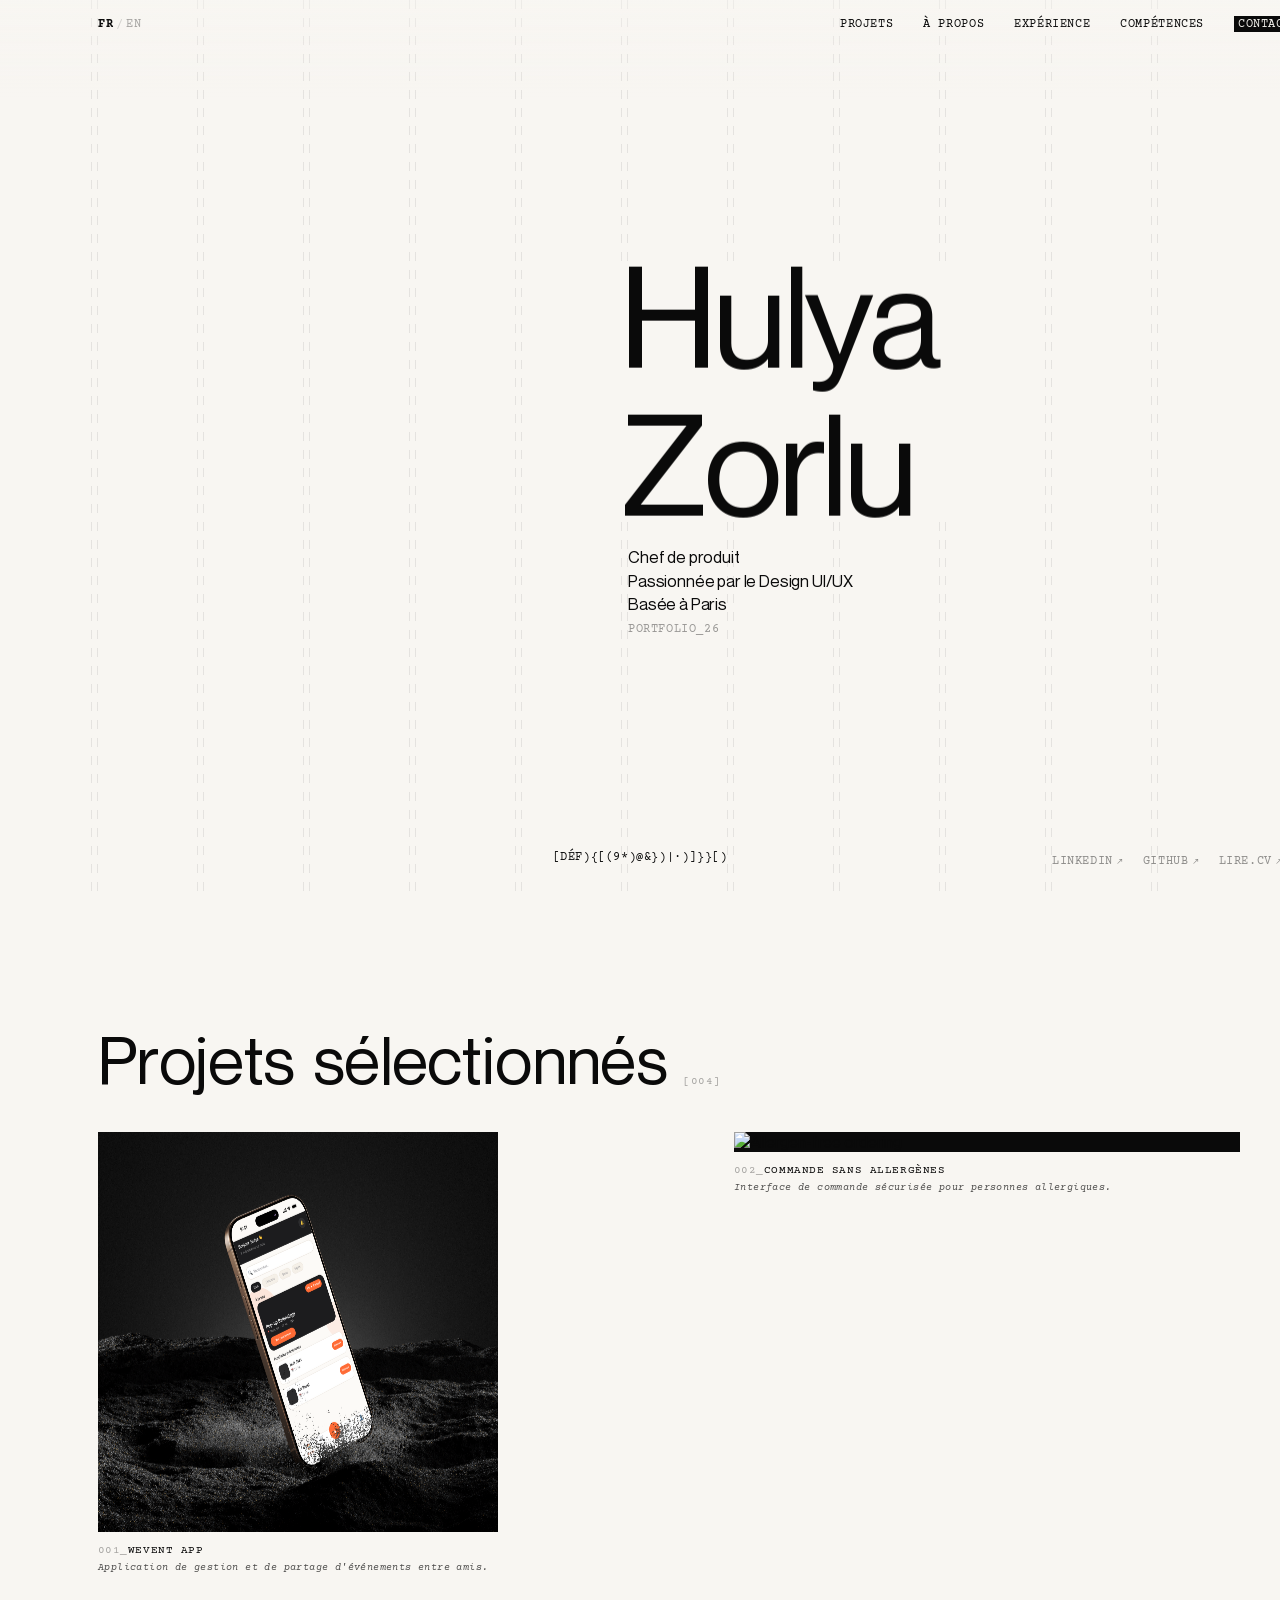
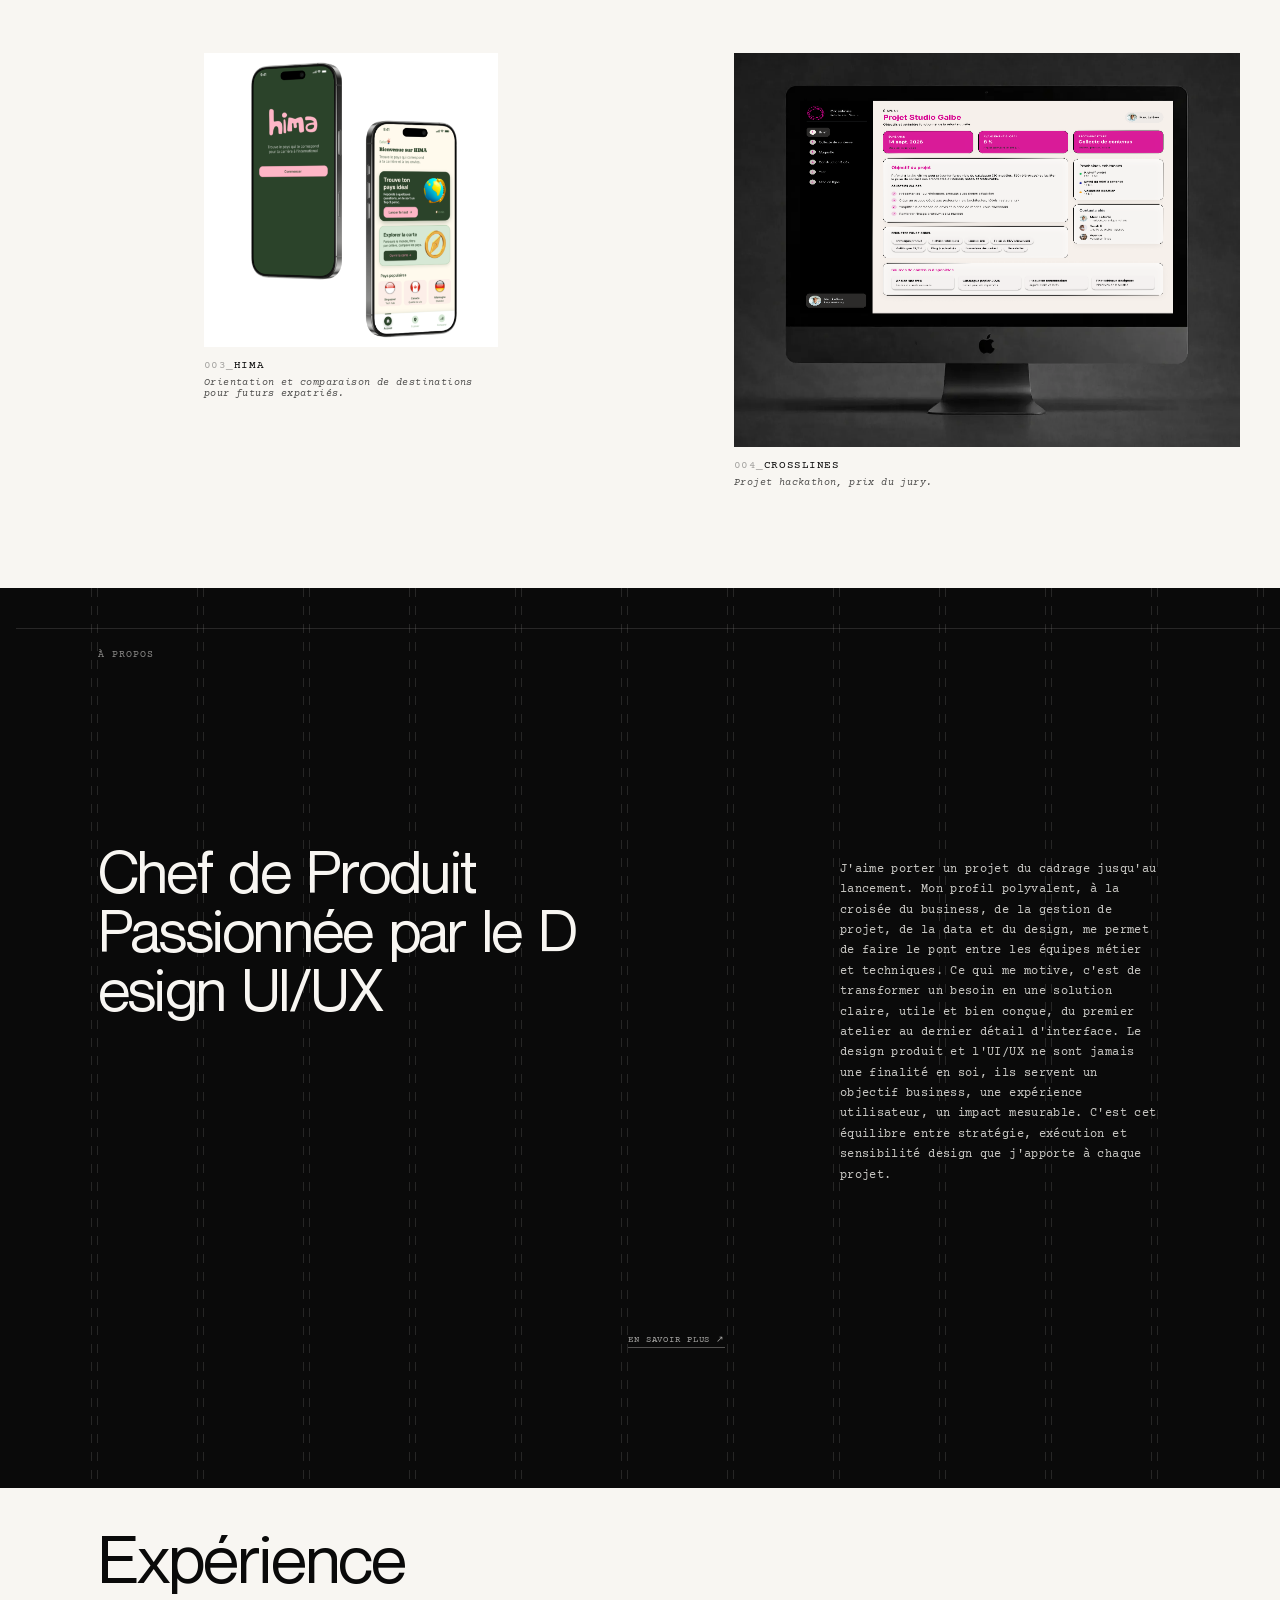
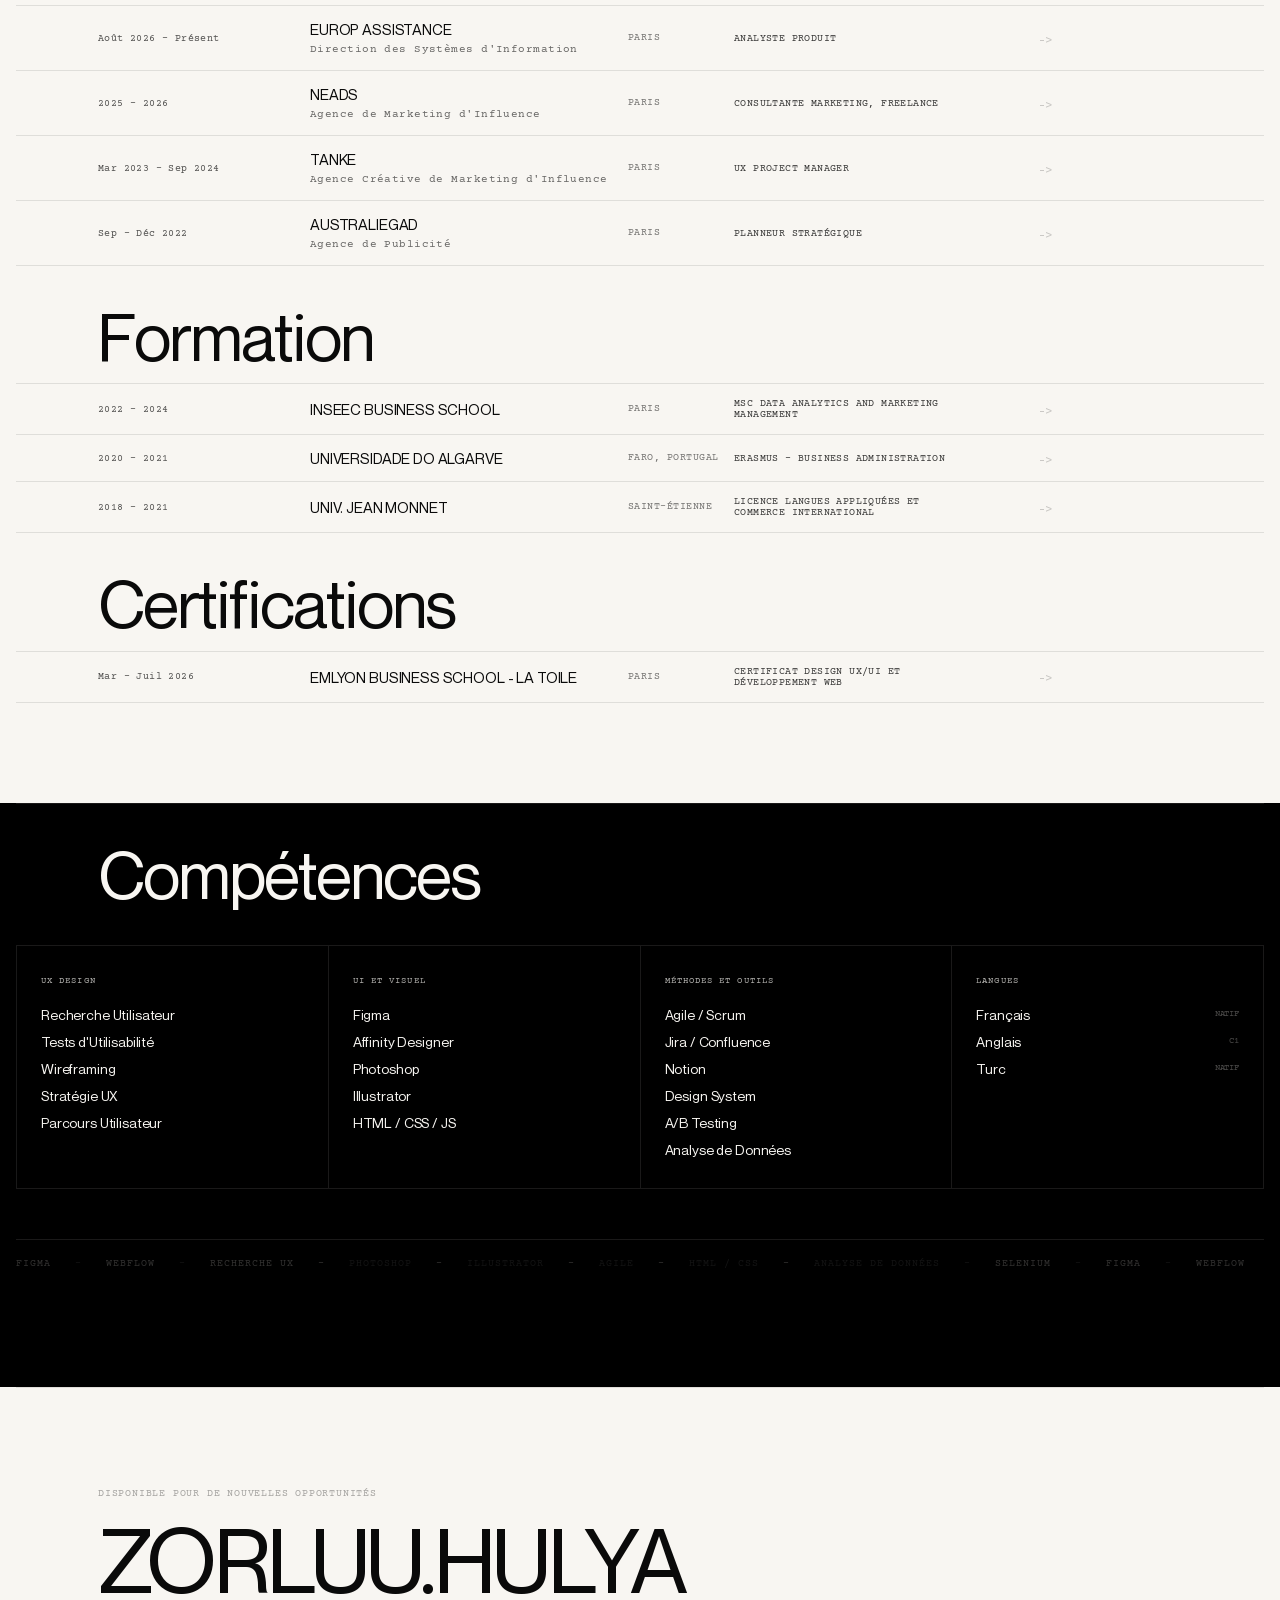
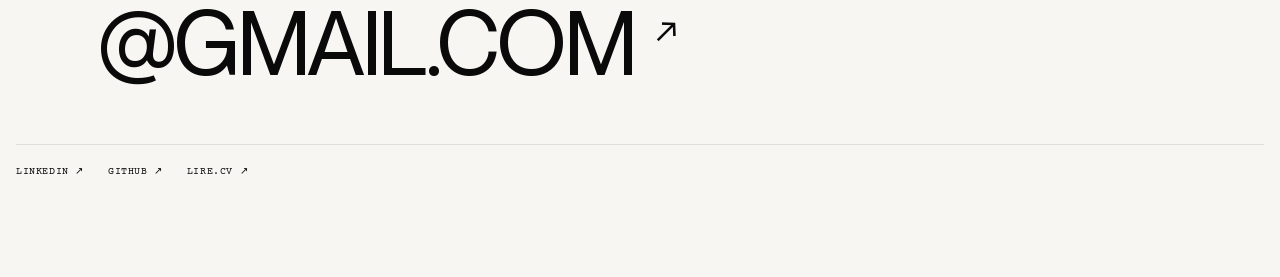
==== commit ff29a37d: "Change max-width of about_title header Adjusted the max-width style of the about_title header." ====
--- a/index.html
+++ b/index.html
@@ -211,7 +211,7 @@
         <span class="about_tag_label"><span class="t-fr">À PROPOS</span><span class="t-en">ABOUT</span></span>
       </div>
 
-      <h2 class="about_title" style="max-width:52rem">
+      <h2 class="about_title" style="max-width:50rem">
         <span class="about_t1">
           <span class="t-fr">Chef de Produit</span>
           <span class="t-en">Product Manager</span>
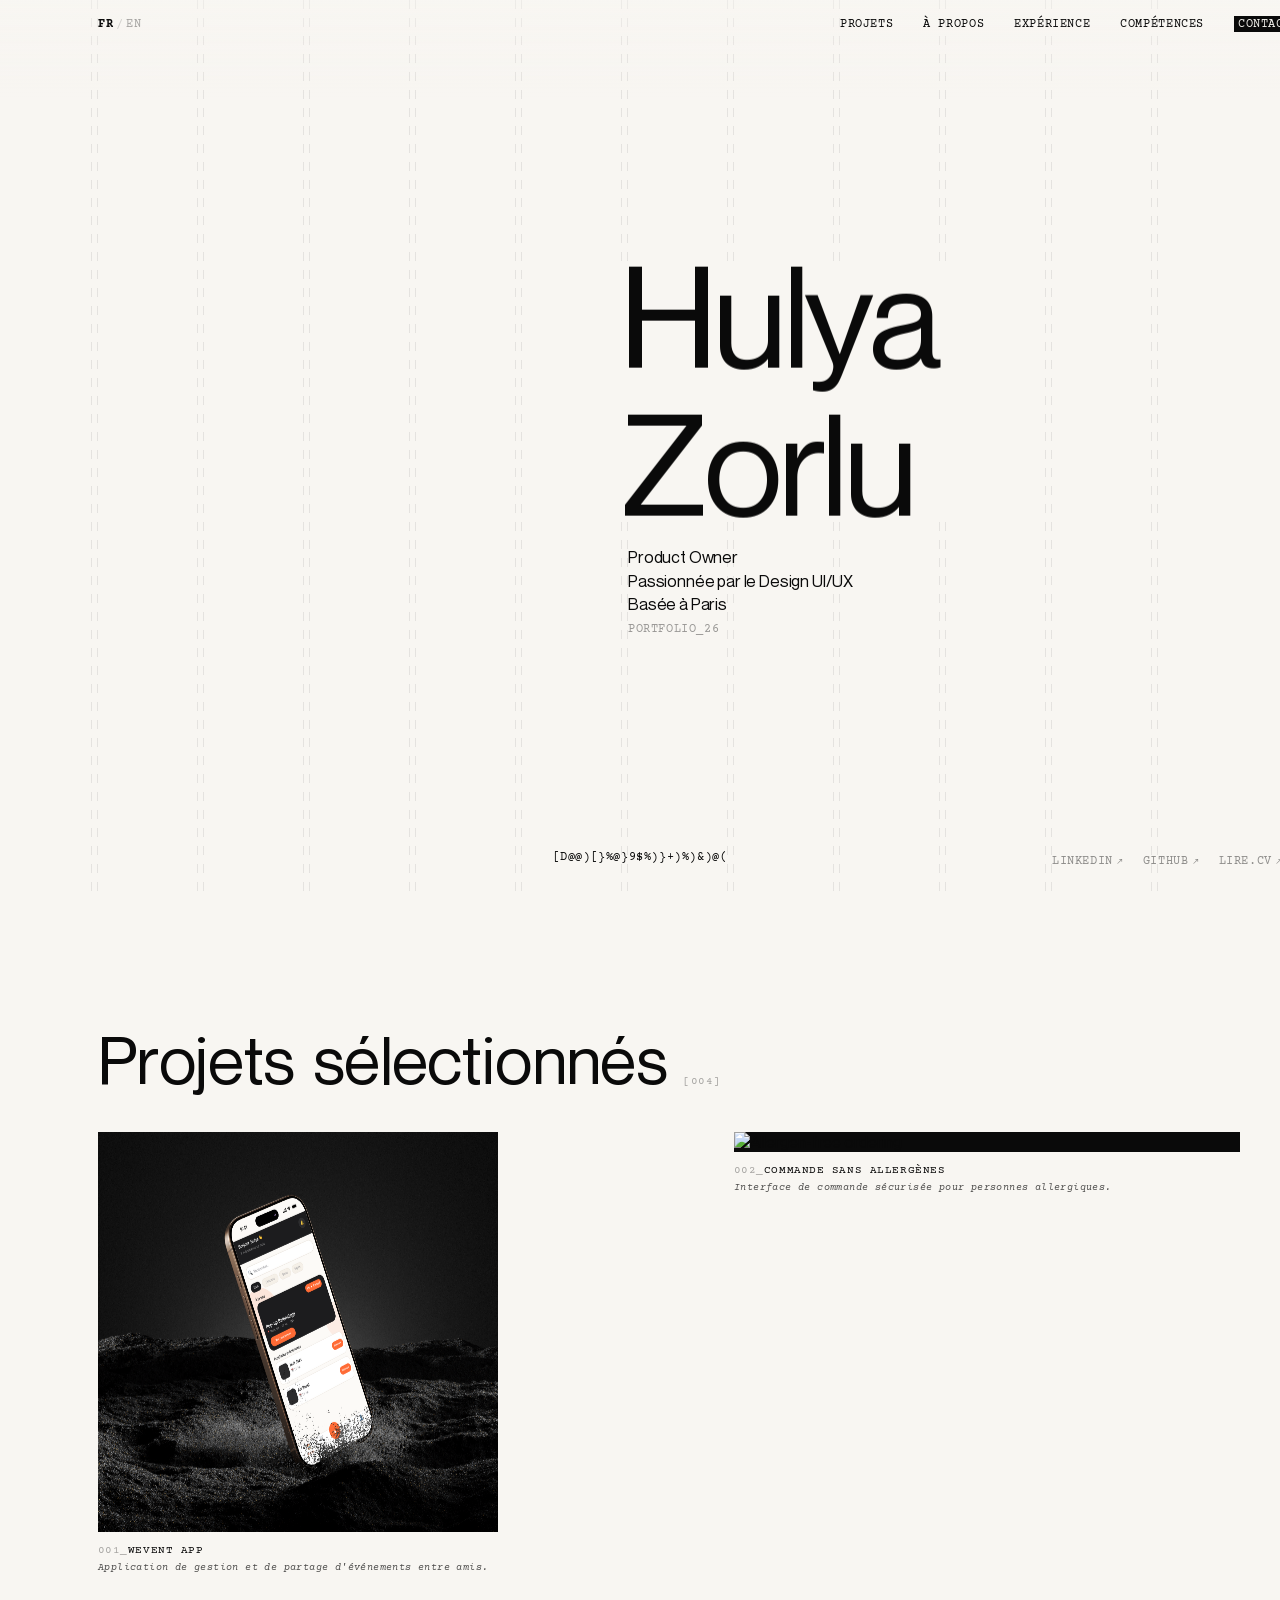
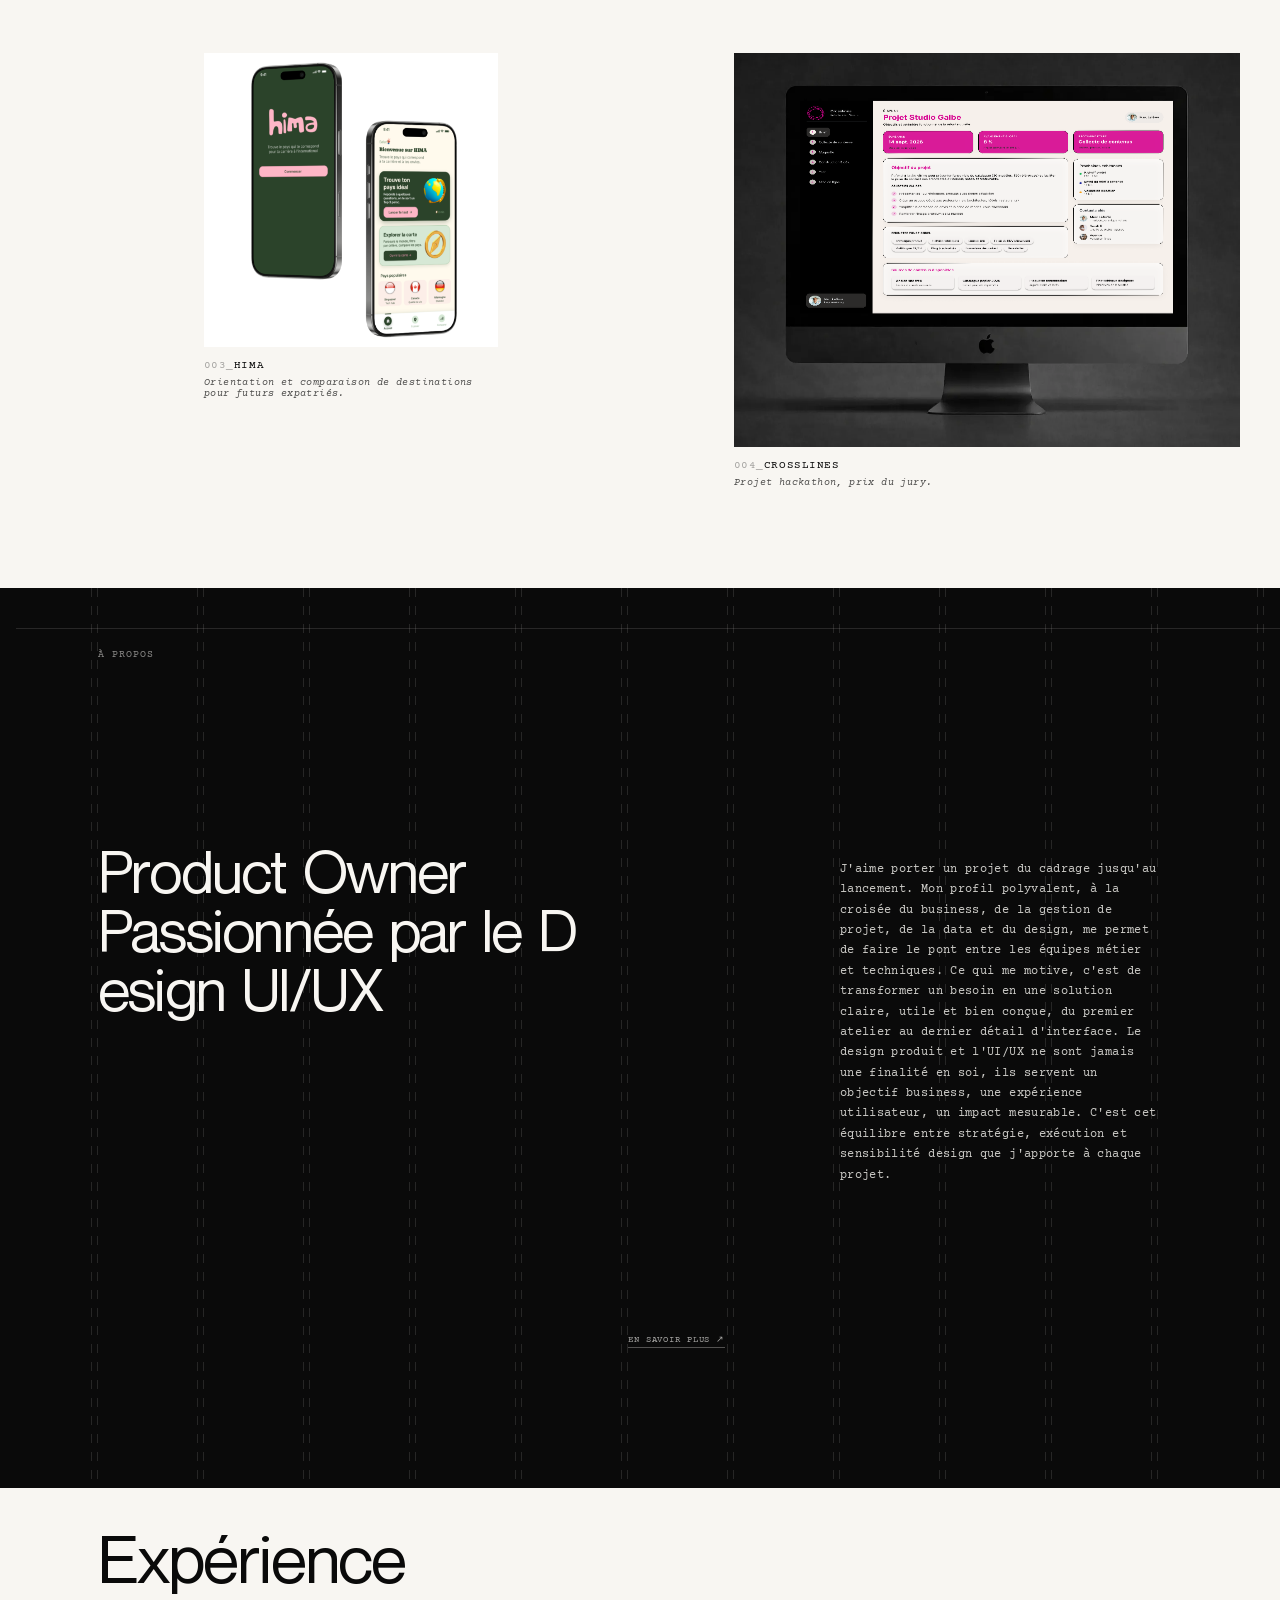
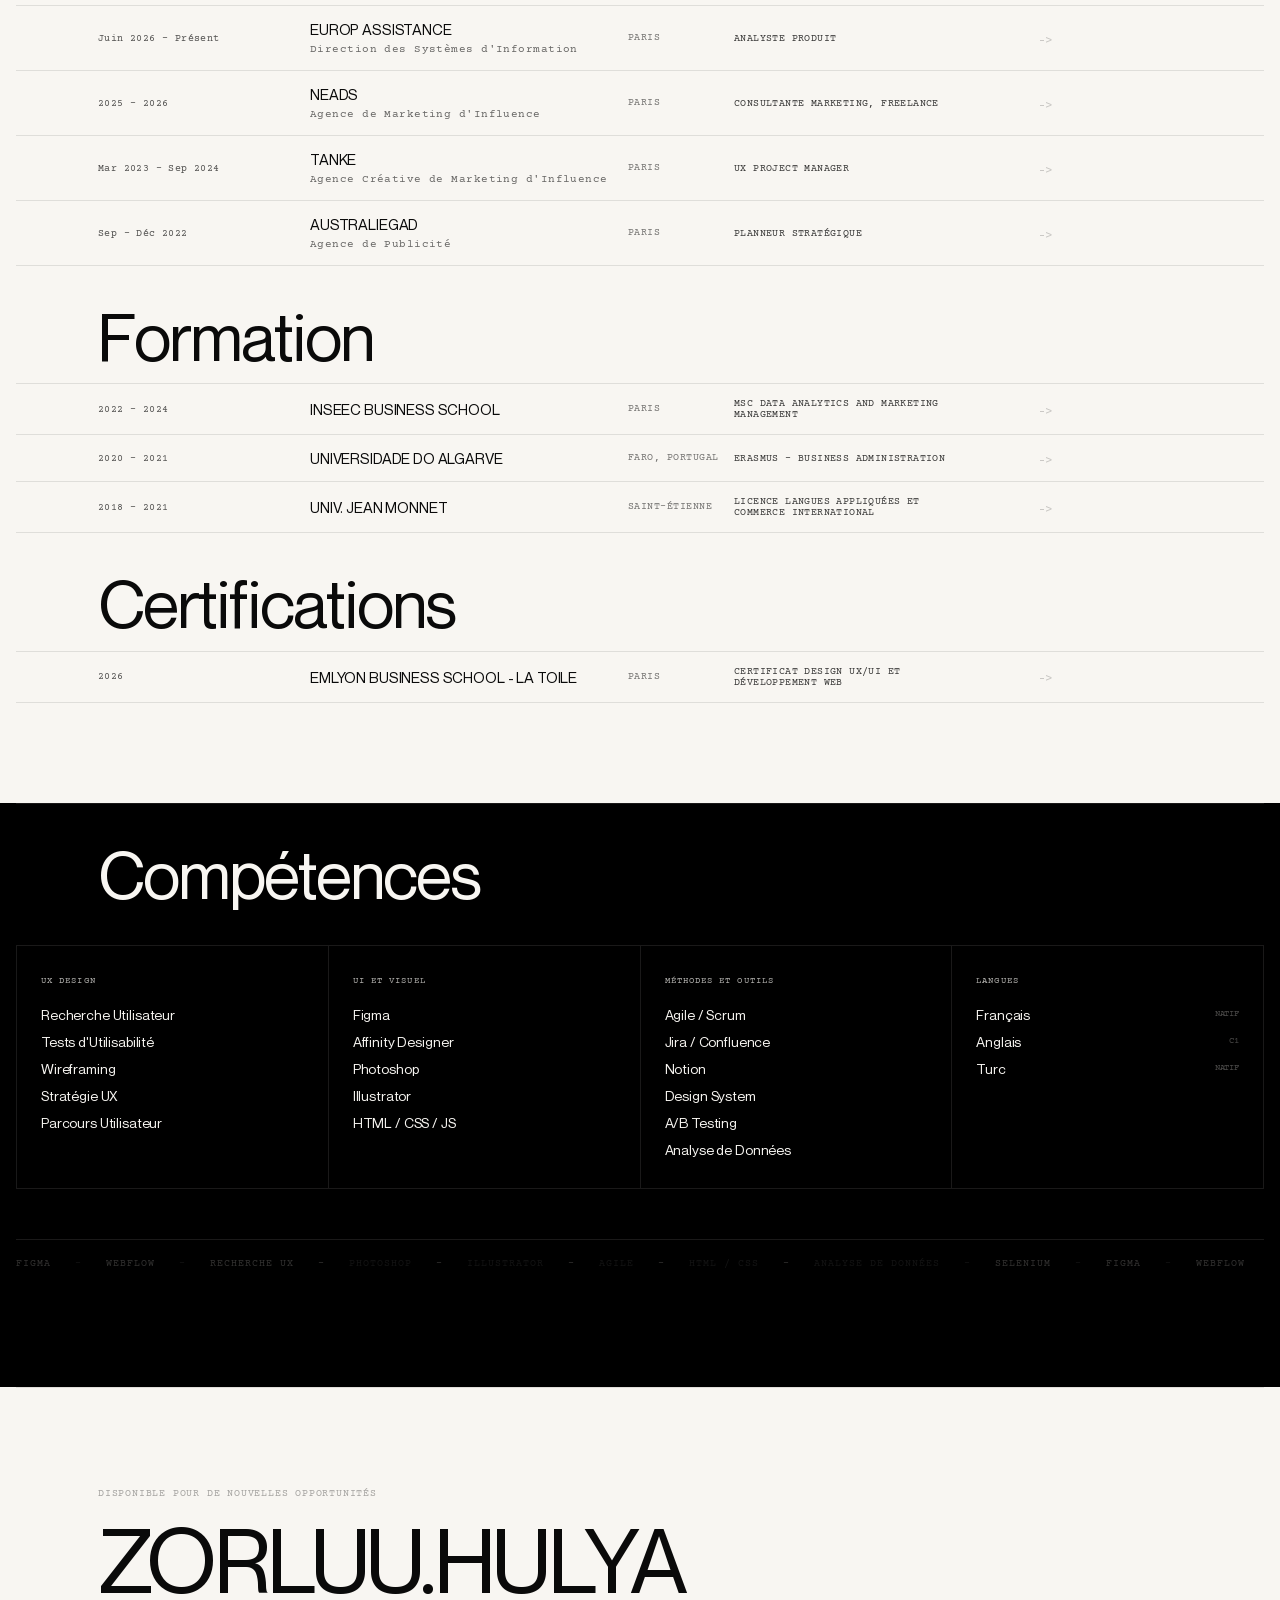
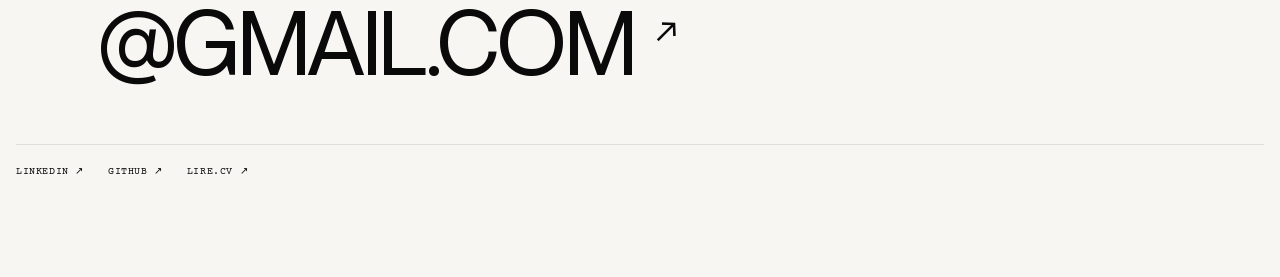
==== commit 6607d4a2: "Update index.html" ====
--- a/index.html
+++ b/index.html
@@ -6,8 +6,8 @@
     (function(){var l=localStorage.getItem('lang')||'fr';document.documentElement.className='lang-'+l;})();
   </script>
   <meta name="viewport" content="width=device-width, initial-scale=1.0" />
-  <meta name="description" content="Hulya Zorlu - Product Manager and UI/UX Design Enthusiast, based in Paris." />
-  <title>Hulya Zorlu - Product Manager and UI/UX Design Enthusiast</title>
+  <meta name="description" content="Hulya Zorlu - Product Owner and UI/UX Design Enthusiast, based in Paris." />
+  <title>Hulya Zorlu - Product Owner and UI/UX Design Enthusiast</title>
   <link rel="preconnect" href="https://fonts.googleapis.com" />
   <link rel="preconnect" href="https://fonts.gstatic.com" crossorigin />
   <link href="https://fonts.googleapis.com/css2?family=Courier+Prime:ital,wght@0,400;0,700;1,400;1,700&display=swap" rel="stylesheet" />
@@ -118,8 +118,8 @@
 
       <div class="cnt_bt">
         <h3 class="tt3">
-          <span class="t-fr">Chef de produit<br>Passionnée par le Design UI/UX<br>Basée à Paris</span>
-          <span class="t-en">Product Manager<br>Passionate about UI/UX Design<br>Based in Paris</span>
+          <span class="t-fr">Product Owner<br>Passionnée par le Design UI/UX<br>Basée à Paris</span>
+          <span class="t-en">Product Owner<br>Passionate about UI/UX Design<br>Based in Paris</span>
         </h3>
         <h4 class="Awrite" id="portfolio-txt">
           <span class="typewriter-container"><span class="typewriter tw-type">PORTFOLIO_26</span></span>
@@ -213,8 +213,8 @@
 
       <h2 class="about_title" style="max-width:50rem">
         <span class="about_t1">
-          <span class="t-fr">Chef de Produit</span>
-          <span class="t-en">Product Manager</span>
+          <span class="t-fr">Product Owner</span>
+          <span class="t-en">Product Owner</span>
         </span>
         <span class="about_t2">
           <span class="t-fr">Passionnée par le Design UI/UX</span>
@@ -244,7 +244,7 @@
 
       <div class="xp_item" data-desc-fr="Suivi réclamations clients, investigation bugs système, cartographie produit CLINE, guide bonnes pratiques, dashboard Power BI, Jira, Agile" data-desc-en="Customer claims tracking, system bug investigation, CLINE product mapping, best practice guide, Power BI dashboard, Jira, Agile">
         <div class="xp_row">
-          <span class="xp_date">Août 2026 - Présent</span>
+          <span class="xp_date">Juin 2026 - Présent</span>
           <div class="xp_co_wrap">
             <span class="xp_co">EUROP ASSISTANCE</span>
             <span class="xp_type"><span class="t-fr">Direction des Systèmes d'Information</span><span class="t-en">Information Systems Department</span></span>
@@ -349,7 +349,7 @@
 
       <div class="xp_item" data-desc-fr="Design UX/UI, Wireframing, Figma, Prototypage, Tests utilisateurs, HTML / CSS / JS, Design responsif" data-desc-en="UX/UI Design, Wireframing, Figma, Prototyping, User testing, HTML / CSS / JS, Responsive design">
         <div class="xp_row">
-          <span class="xp_date">Mar - Juil 2026</span>
+          <span class="xp_date">2026</span>
           <span class="xp_co">EMLYON BUSINESS SCHOOL - LA TOILE</span>
           <span class="xp_loc">Paris</span>
           <span class="xp_role"><span class="t-fr">Certificat Design UX/UI et Développement Web</span><span class="t-en">UX/UI Design and Web Development Certificate</span></span>
--- a/style.css
+++ b/style.css
@@ -834,6 +834,7 @@
 .about_tag_label { margin-left: calc(var(--col-unit) - var(--gg)); }
 
 .about_title {
+  line-height: 1.1;
   grid-column: 2 / 9;
   grid-row: 2;
   font-family: montrealbook, 'Helvetica Neue', sans-serif;
@@ -846,6 +847,7 @@
   z-index: 1;
   transform: translateX(calc(-1 * var(--gg)));
 }
+
 .about_t1,
 .about_t2 {
   display: block;
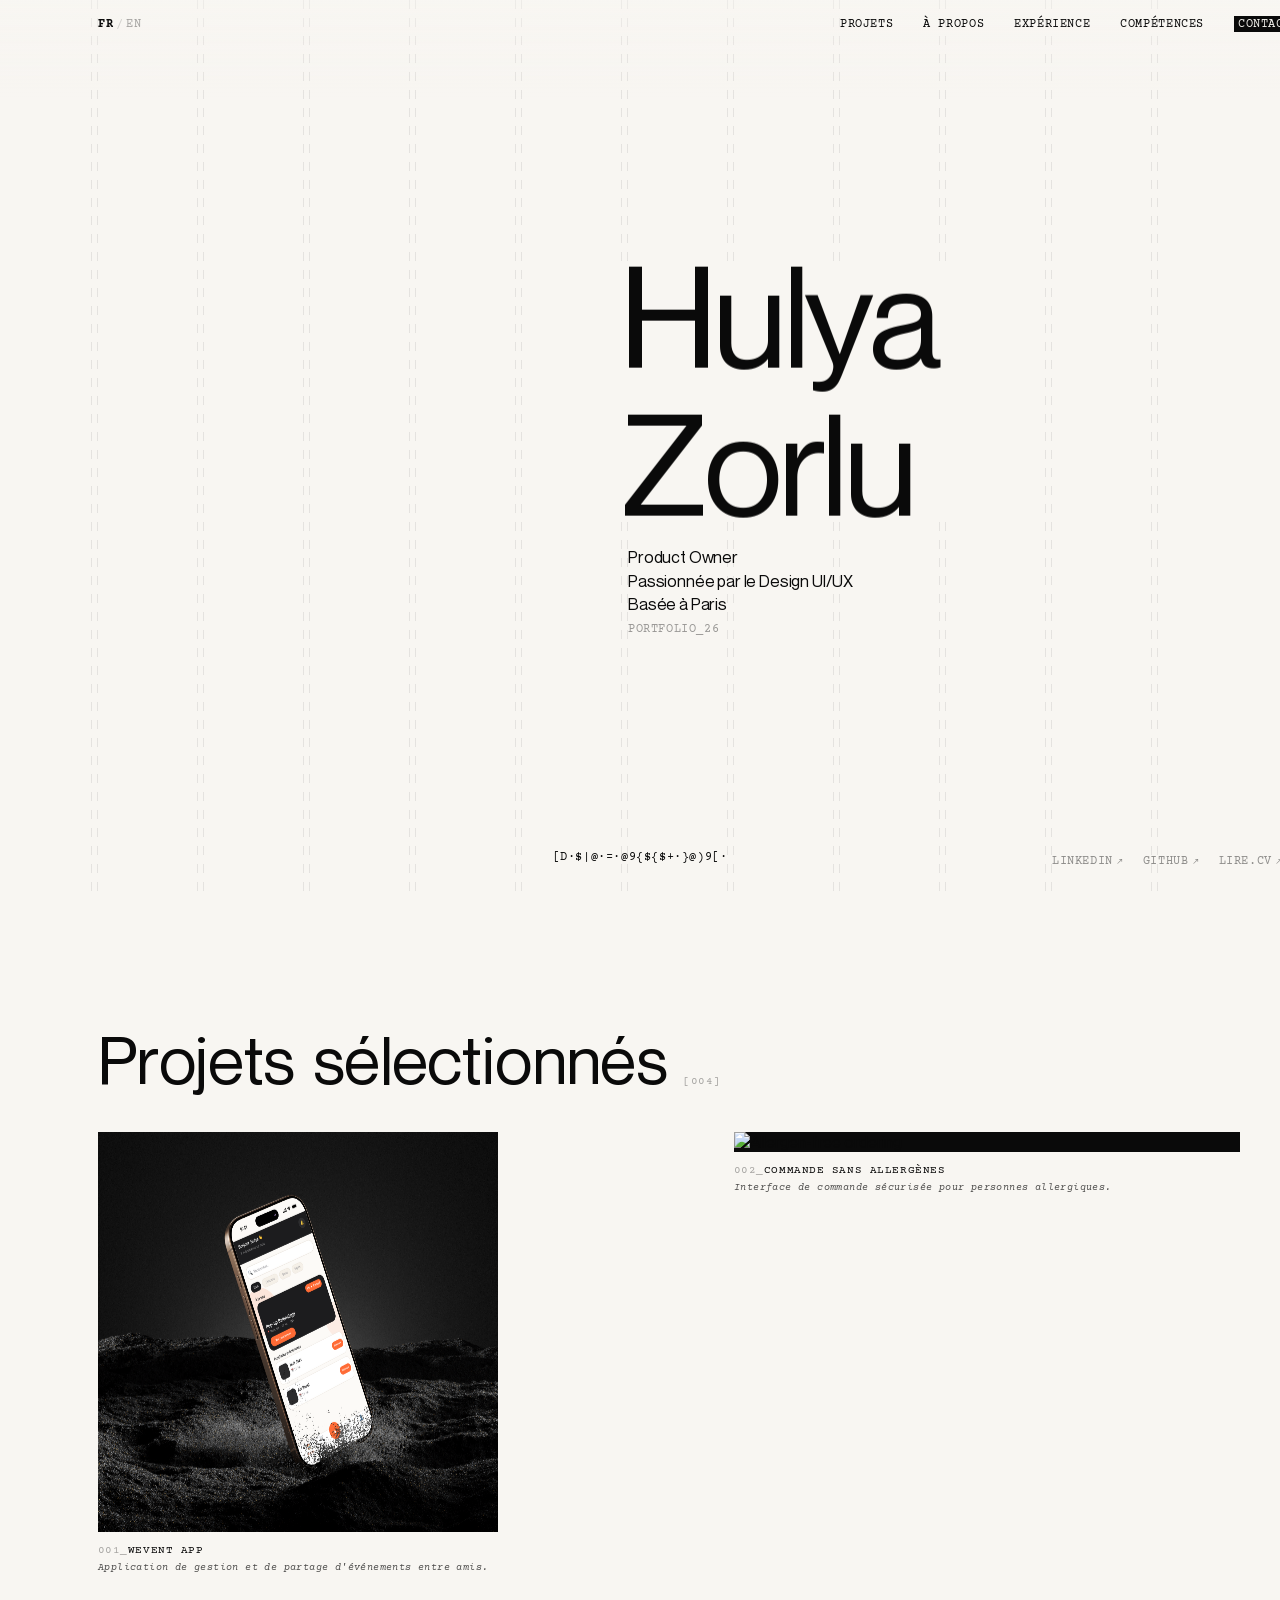
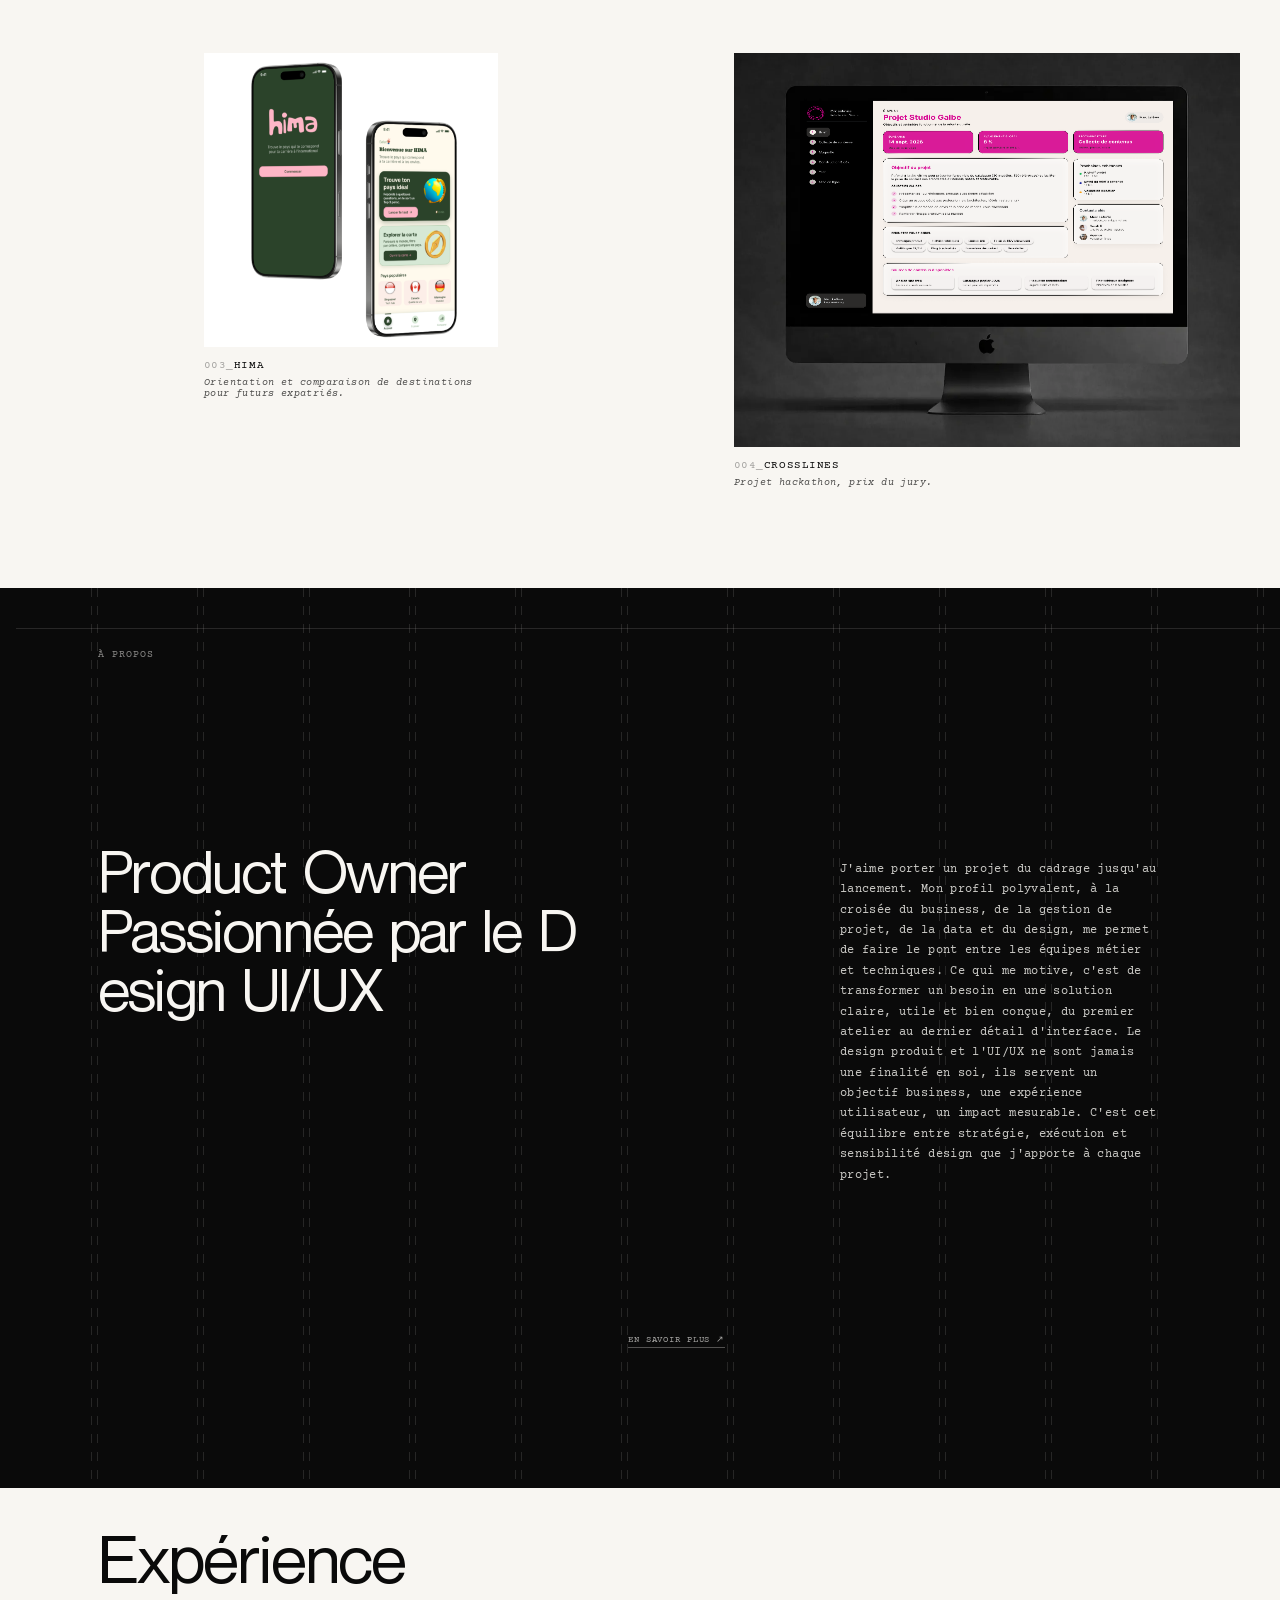
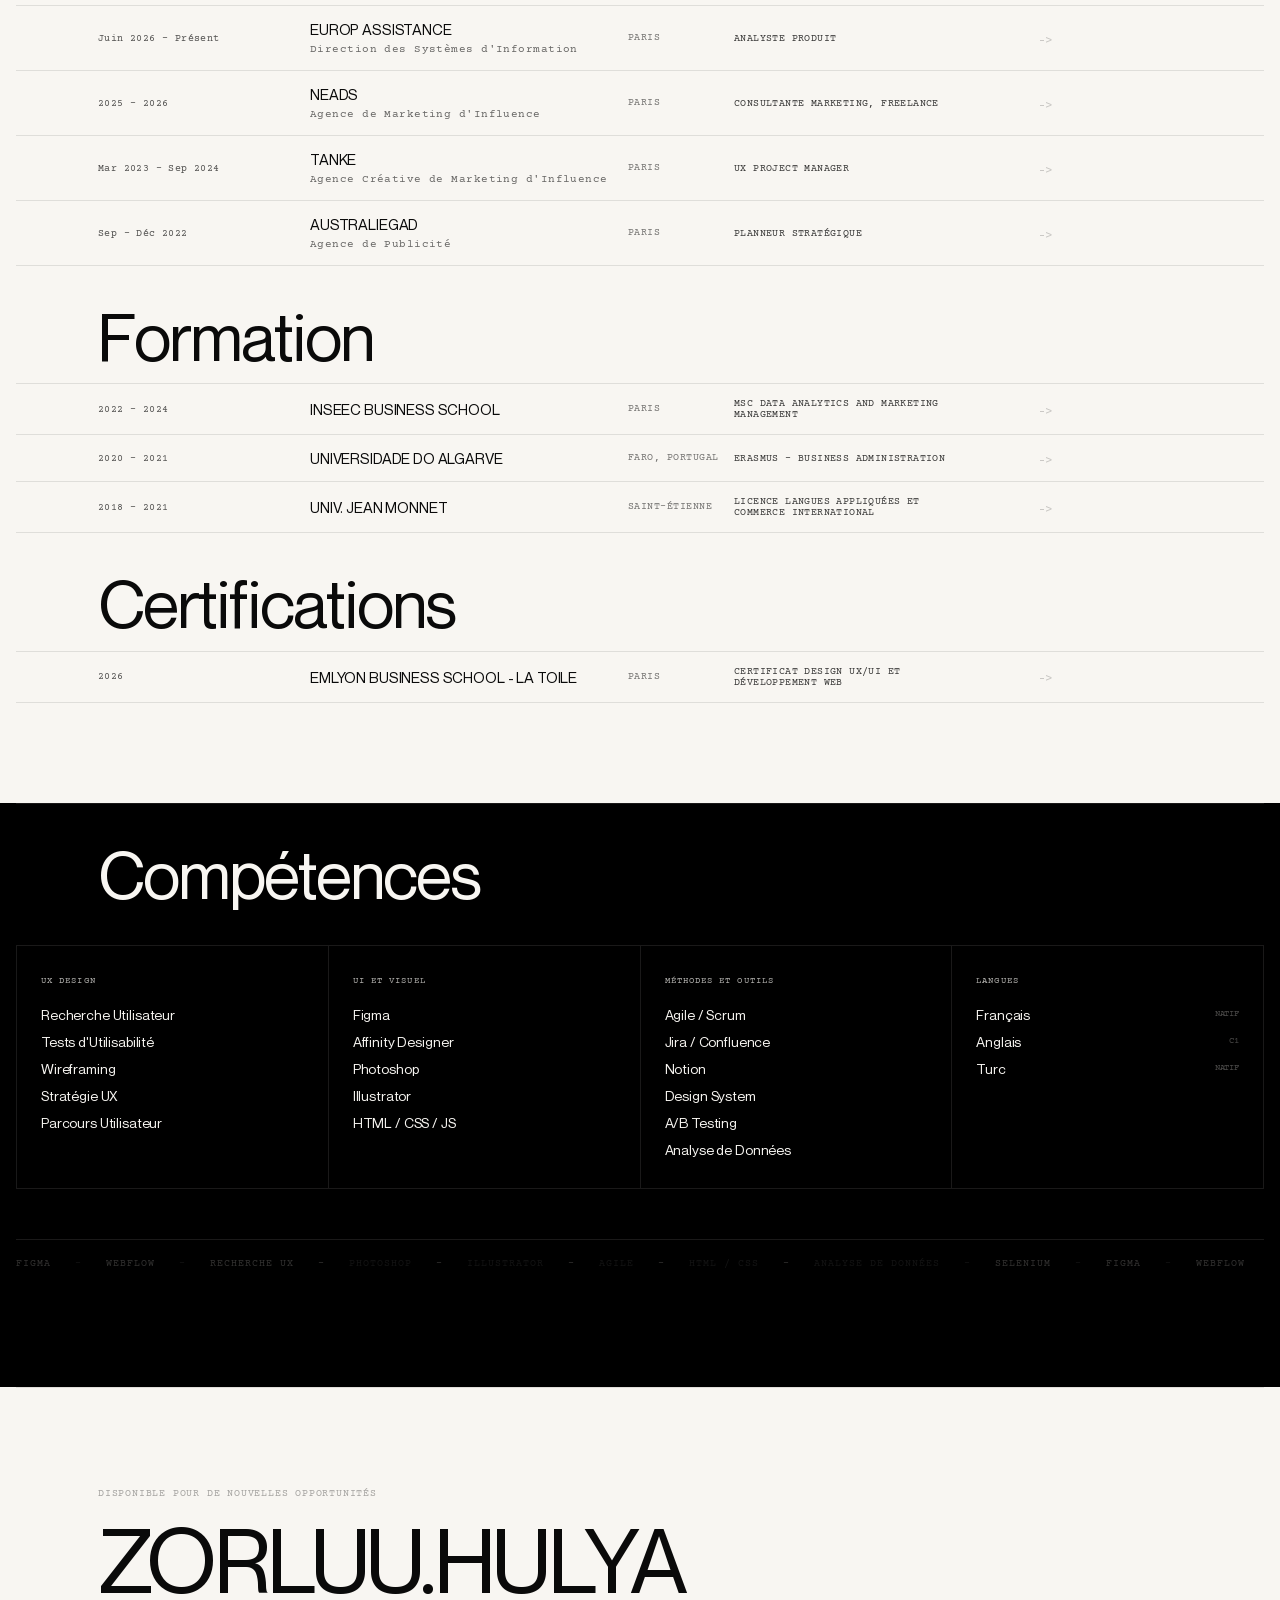
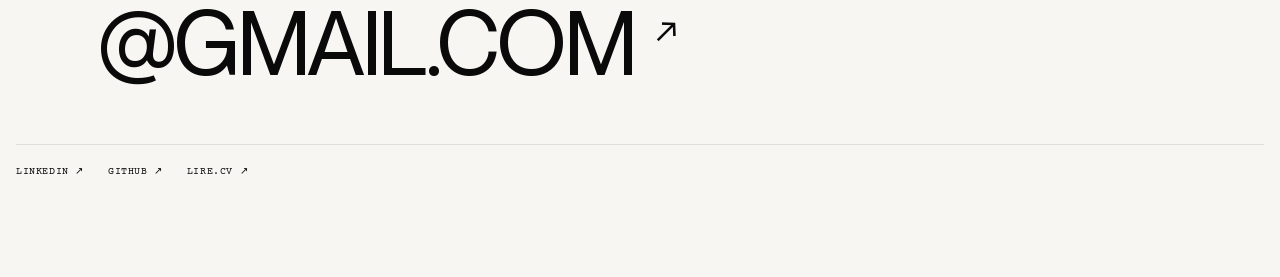
==== commit 0221f4c0: "Update experience item in index.html Replaced existing experience item with a new one focusing on pr" ====
--- a/index.html
+++ b/index.html
@@ -242,7 +242,7 @@
 
     <div class="xp_list">
 
-      <div class="xp_item" data-desc-fr="Suivi réclamations clients, investigation bugs système, cartographie produit CLINE, guide bonnes pratiques, dashboard Power BI, Jira, Agile" data-desc-en="Customer claims tracking, system bug investigation, CLINE product mapping, best practice guide, Power BI dashboard, Jira, Agile">
+      <div class="xp_item" data-desc-fr="Analyse Produit, Power BI, Coordination cross-fonctionnelle, Analyse fonctionnelle" data-desc-en="Product Analysis ,Power BI, Cross-functional coordination, Functional analysis">
         <div class="xp_row">
           <span class="xp_date">Juin 2026 - Présent</span>
           <div class="xp_co_wrap">
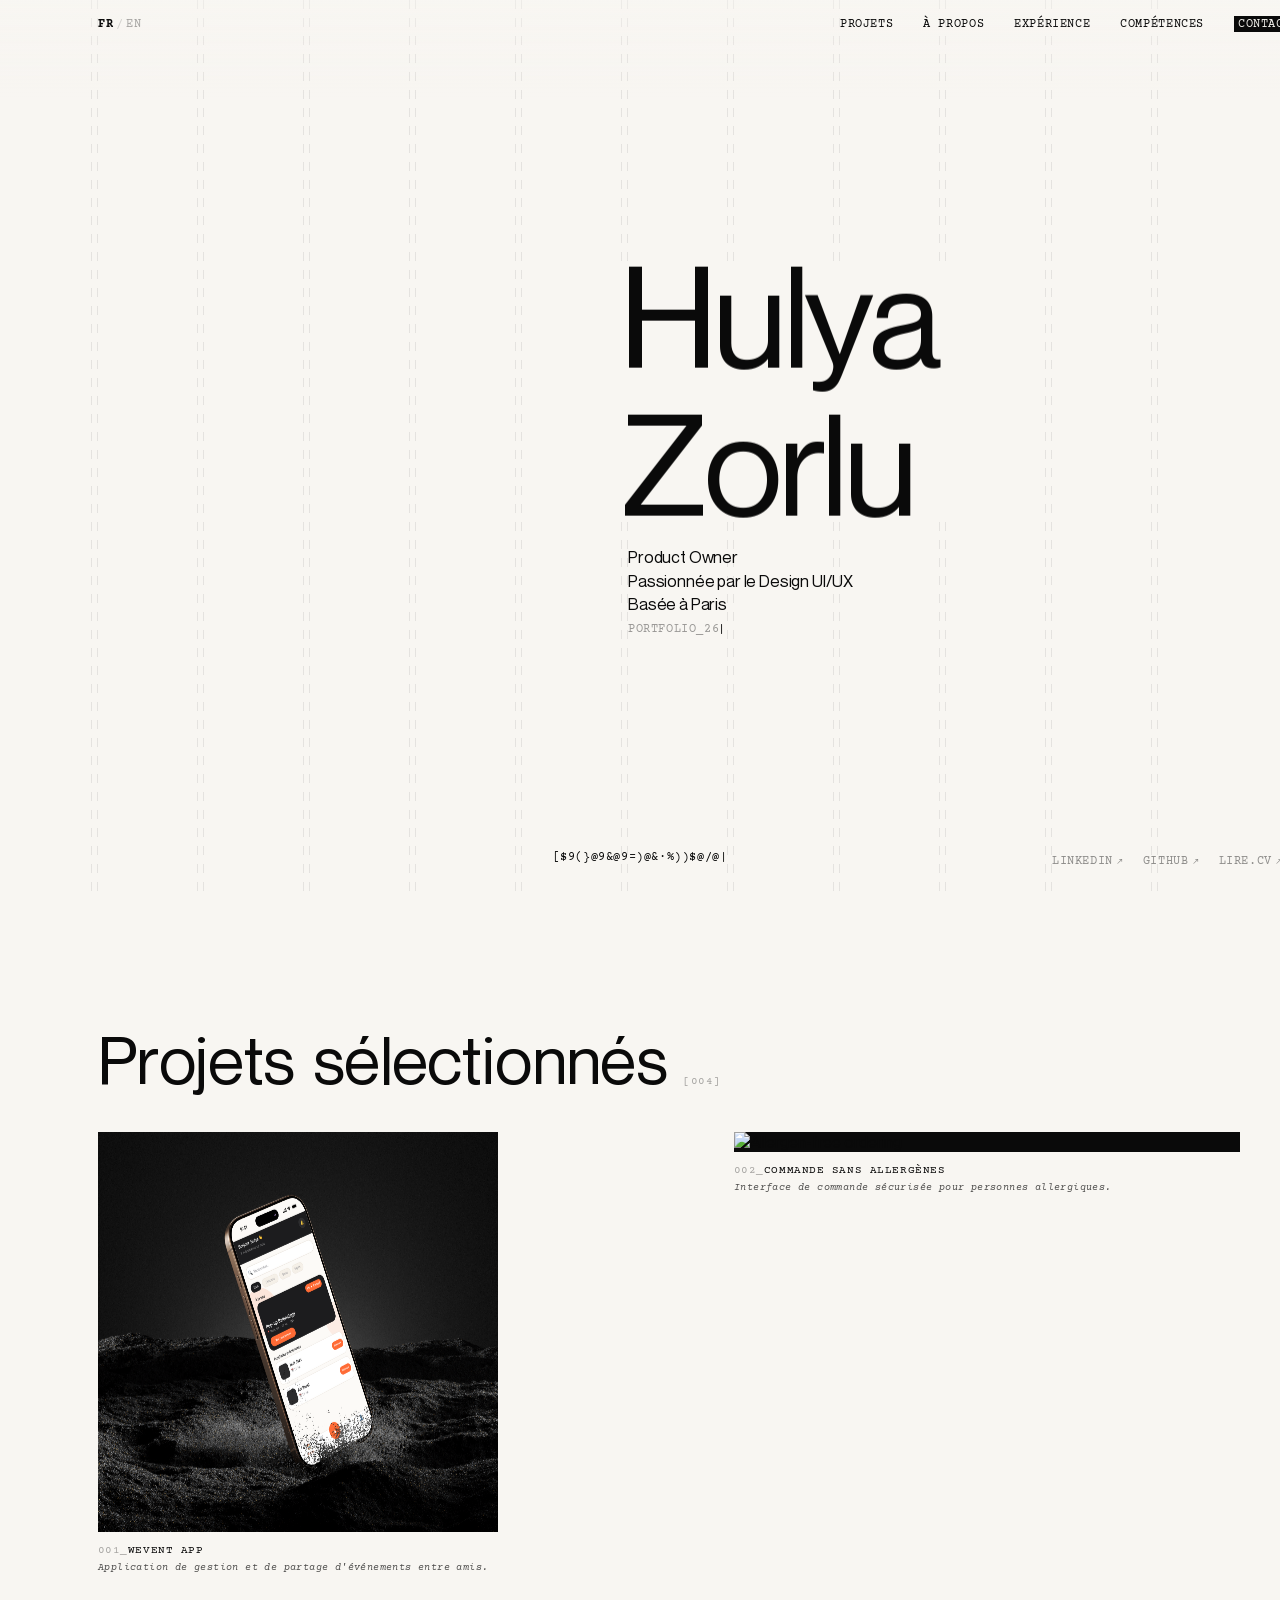
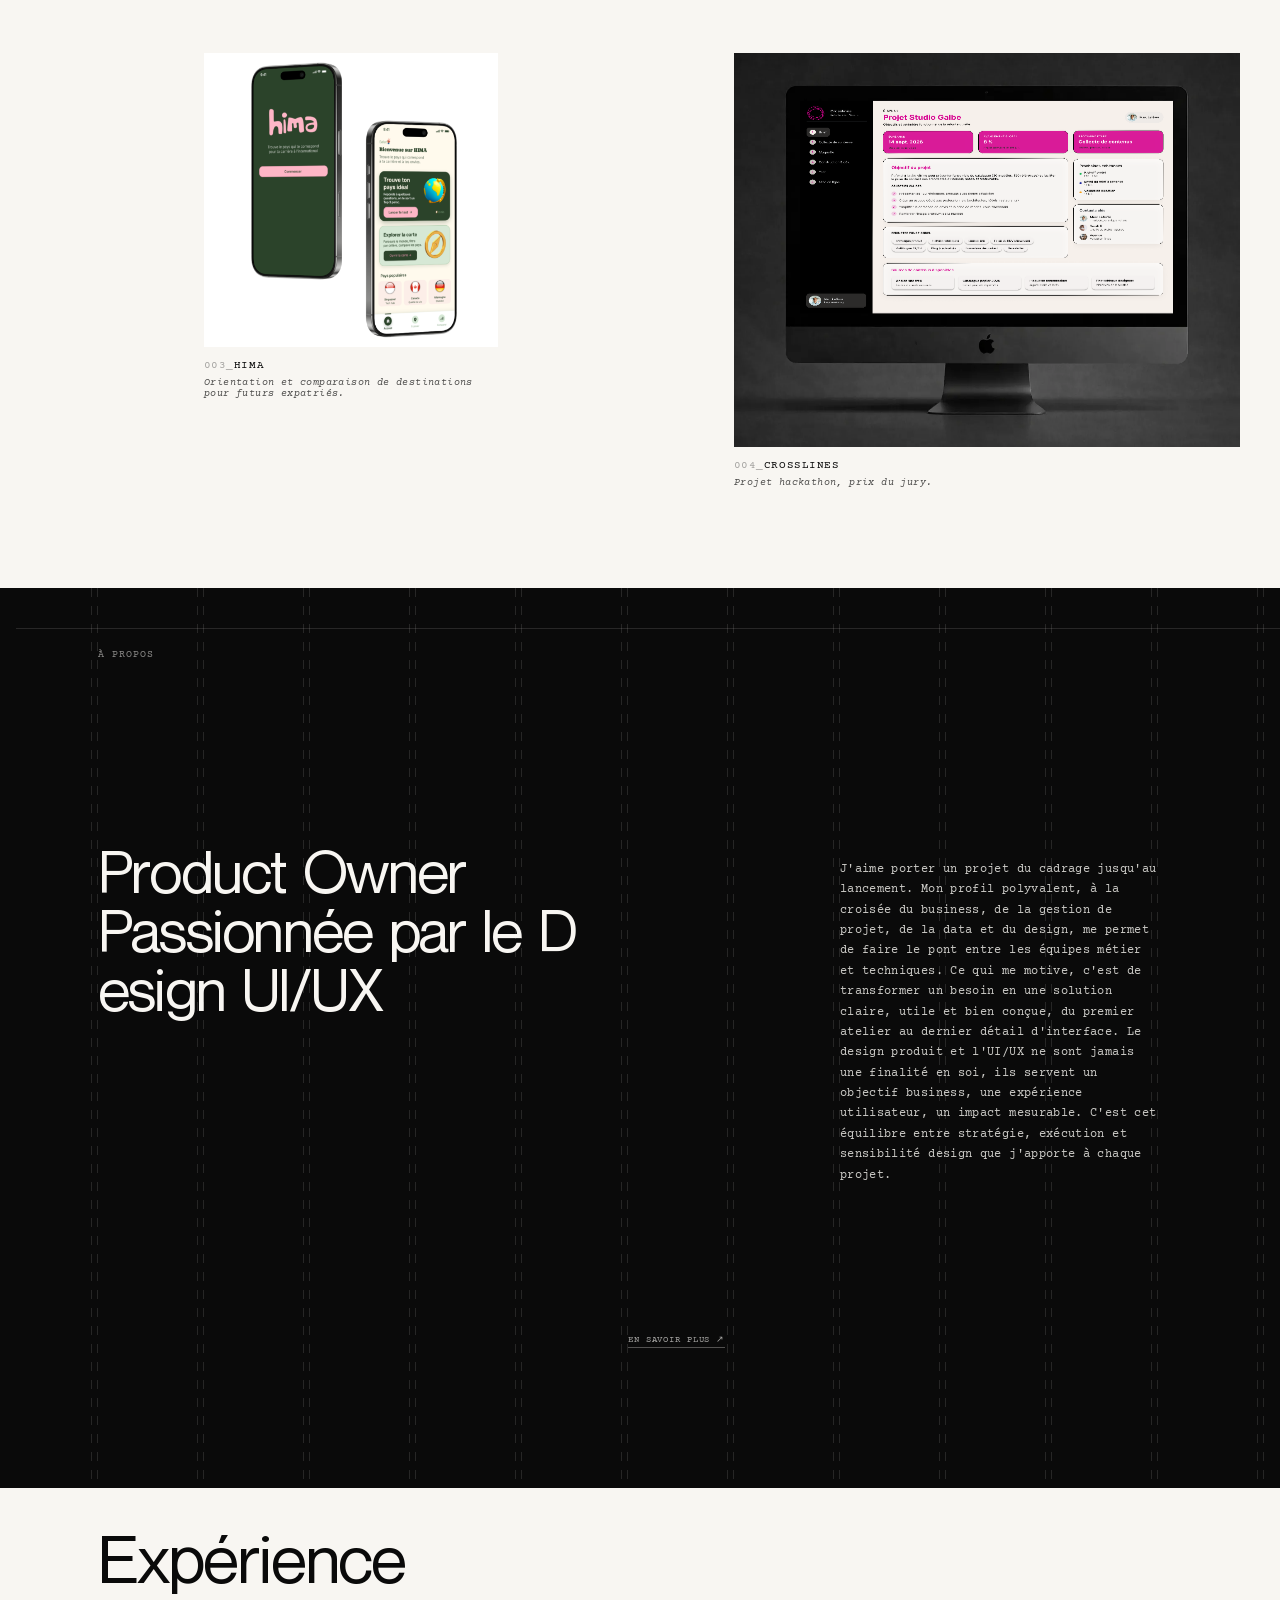
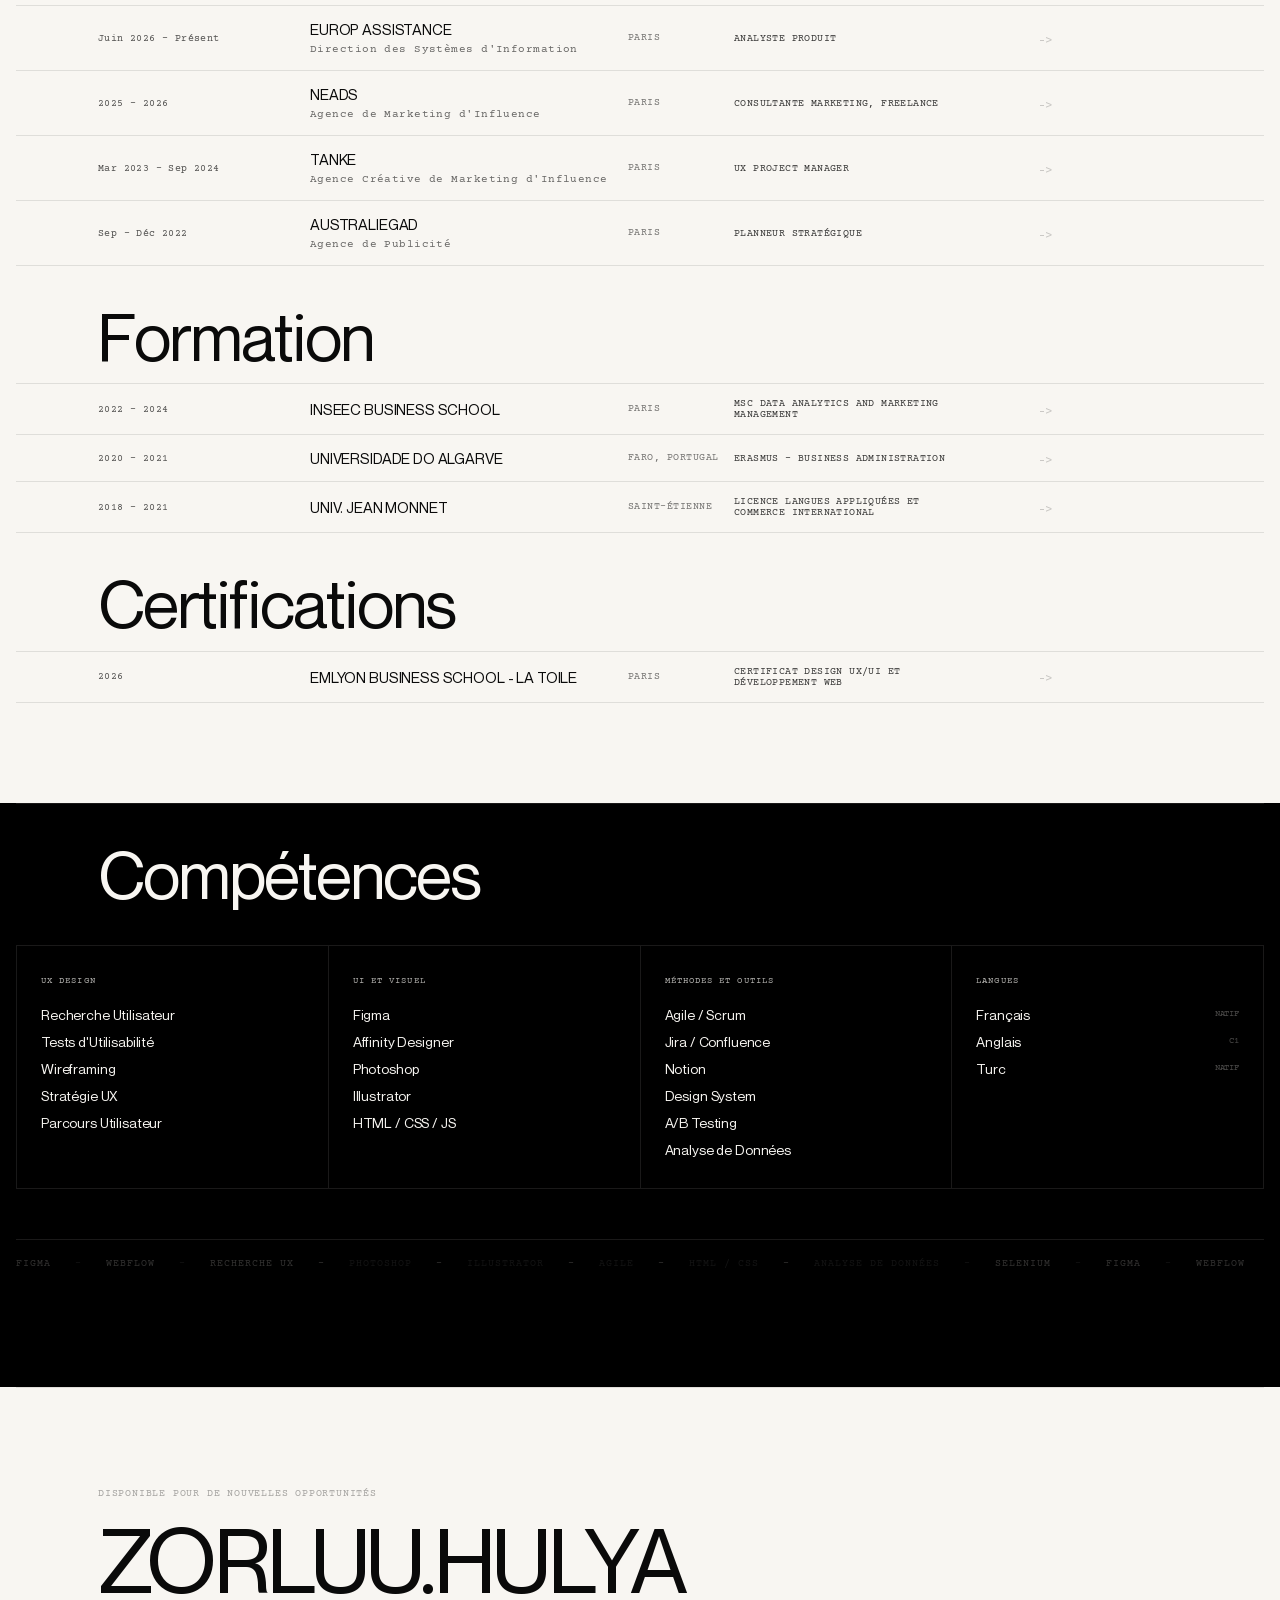
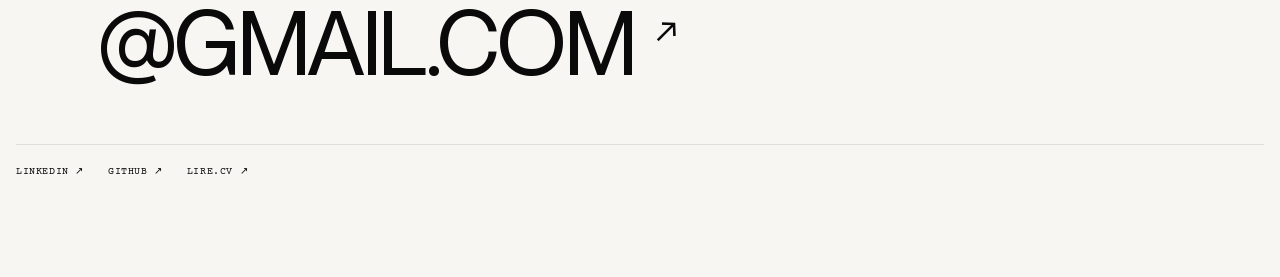
==== commit 3244d8f8: "Update index.html" ====
--- a/index.html
+++ b/index.html
@@ -244,7 +244,7 @@
 
       <div class="xp_item" data-desc-fr="Analyse Produit, Power BI, Coordination cross-fonctionnelle, Analyse fonctionnelle" data-desc-en="Product Analysis ,Power BI, Cross-functional coordination, Functional analysis">
         <div class="xp_row">
-          <span class="xp_date">Juin 2026 - Présent</span>
+          <span class="xp_date"><span class="t-fr">Juin 2026 - Présent</span><span class="t-en">June 2026 - Now</span></span>
           <div class="xp_co_wrap">
             <span class="xp_co">EUROP ASSISTANCE</span>
             <span class="xp_type"><span class="t-fr">Direction des Systèmes d'Information</span><span class="t-en">Information Systems Department</span></span>
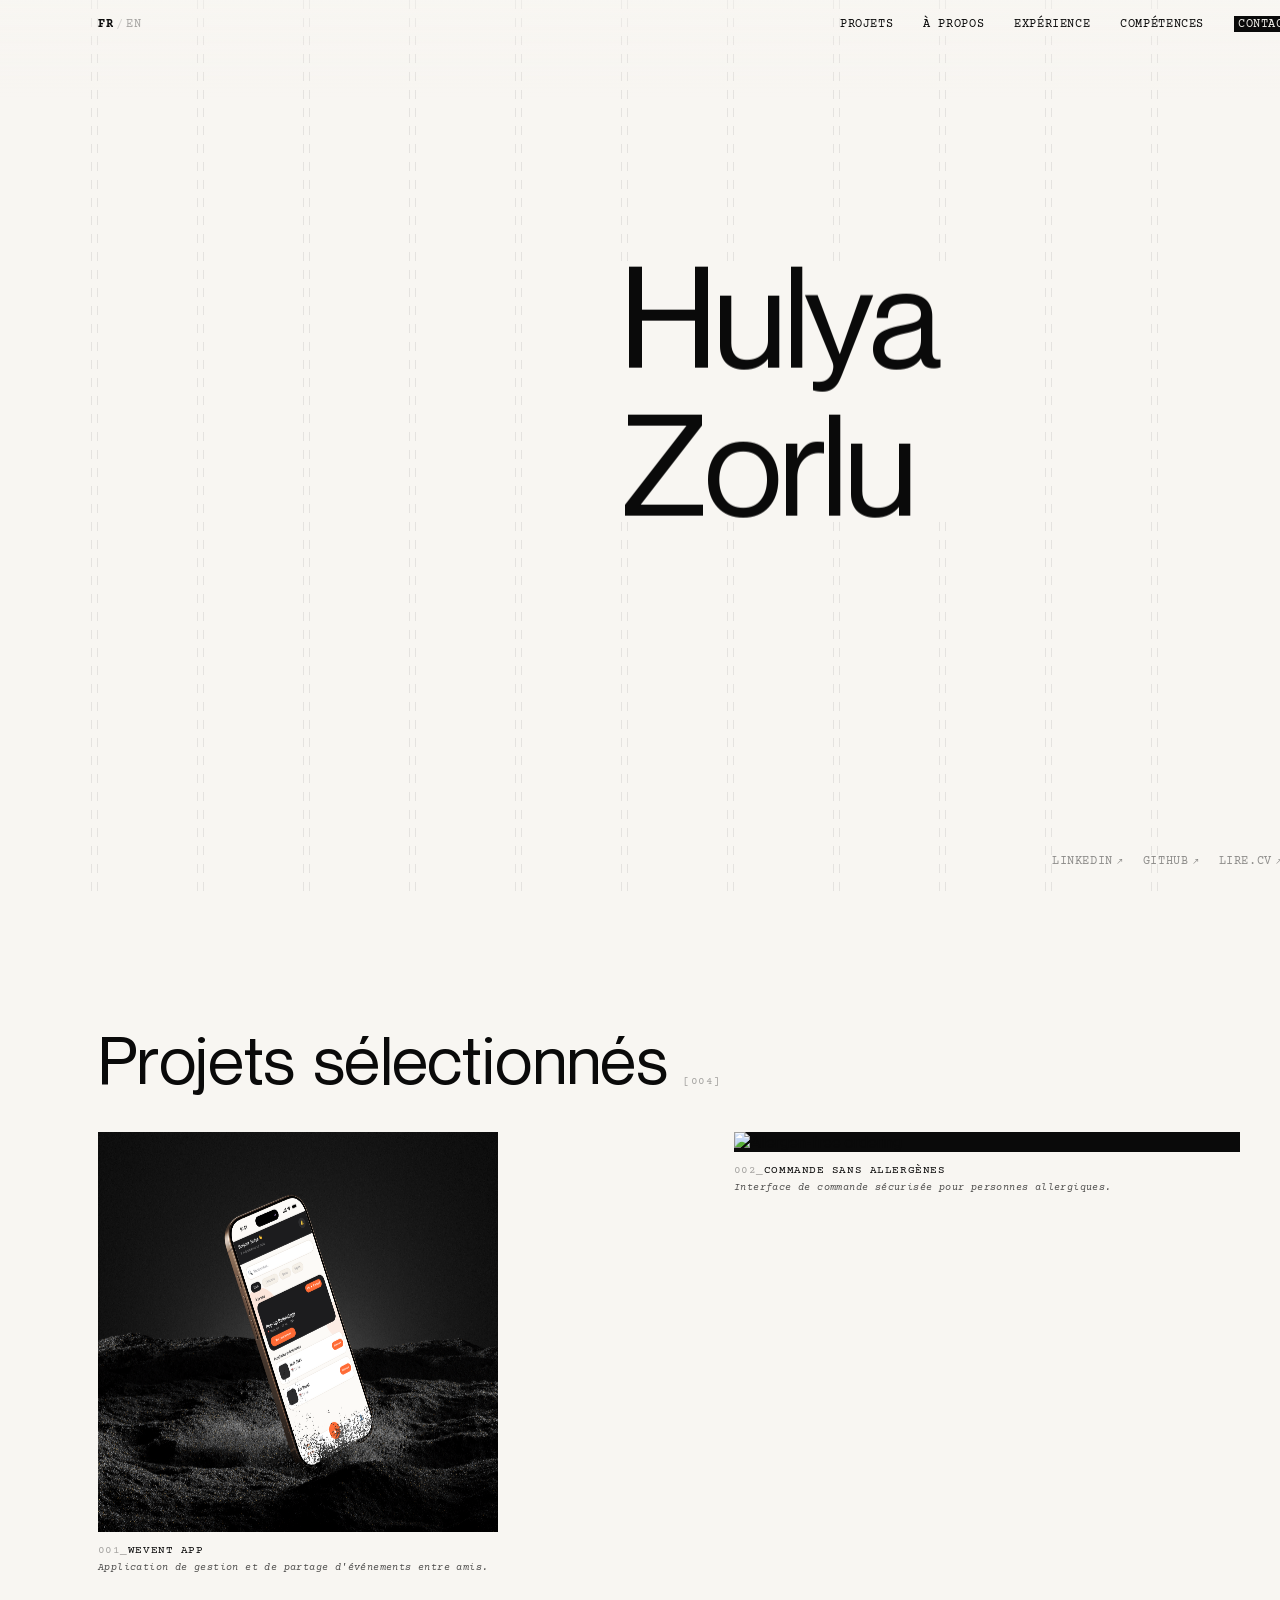
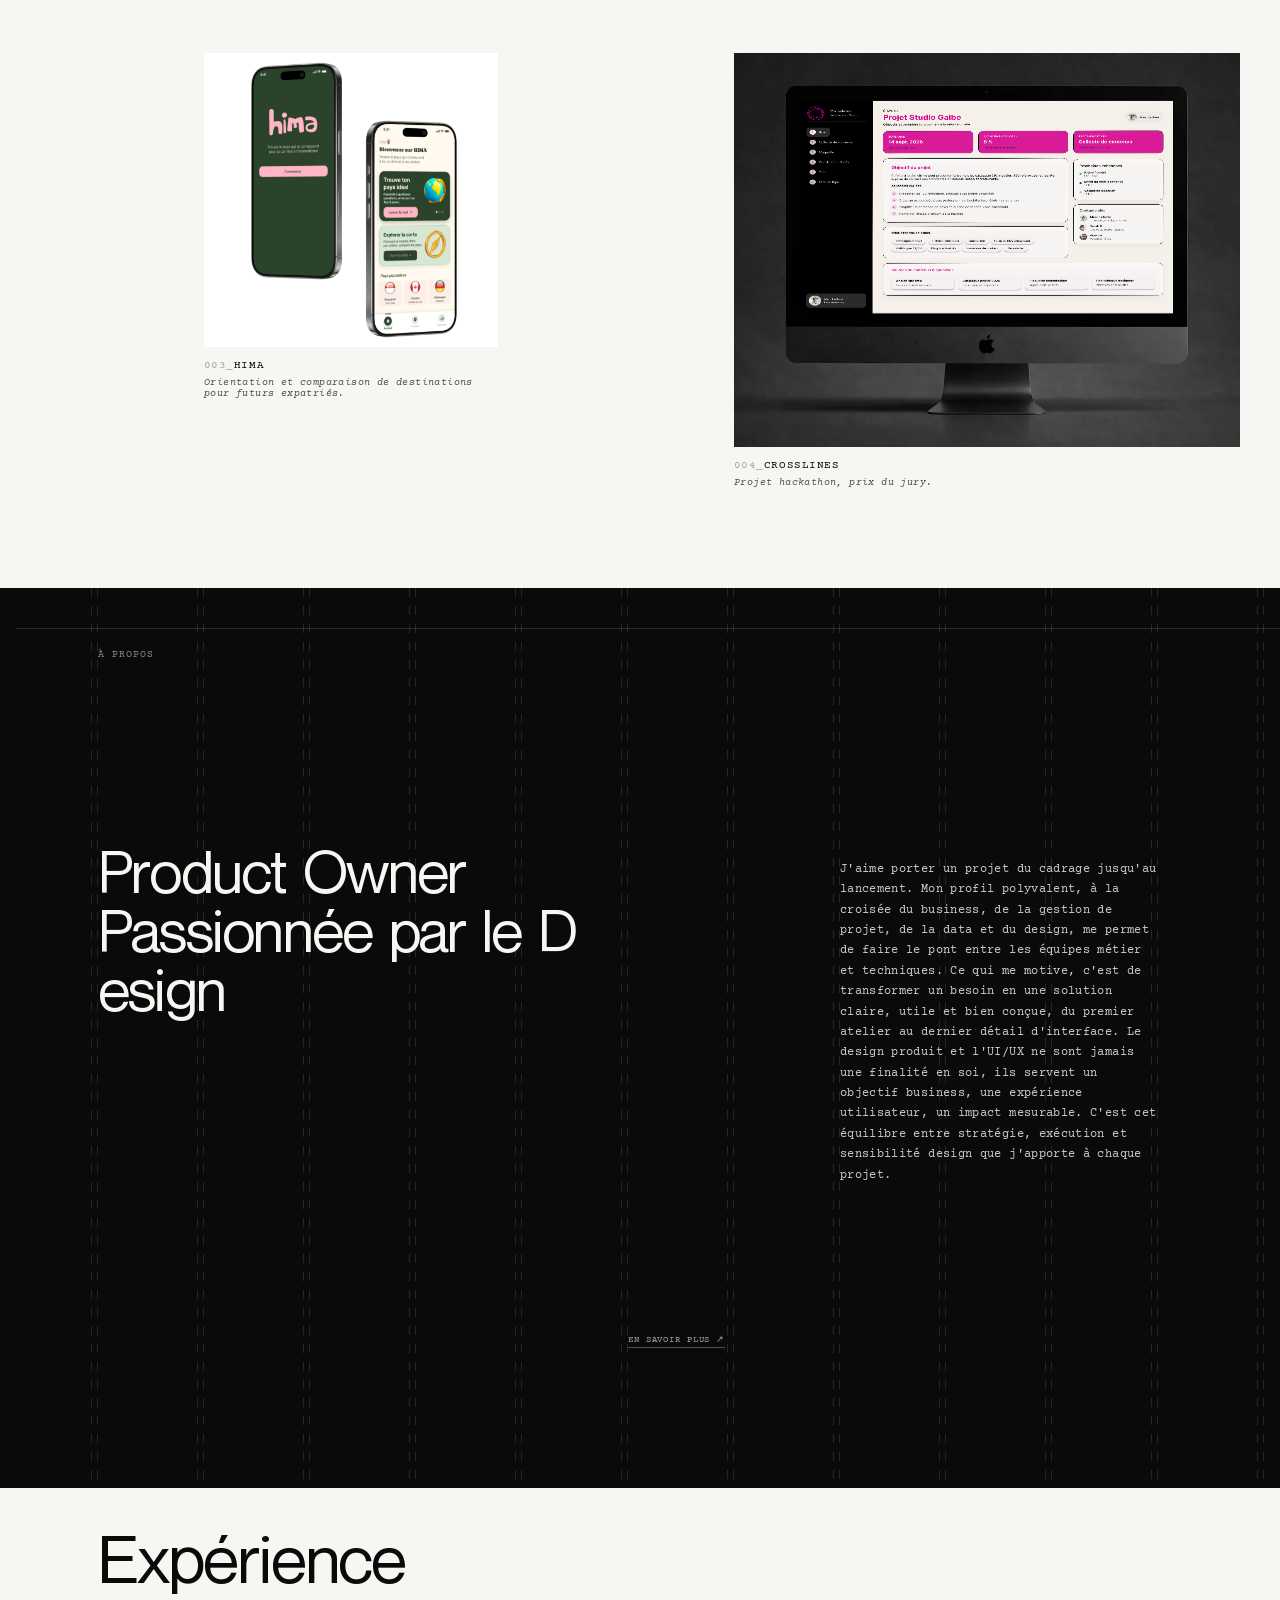
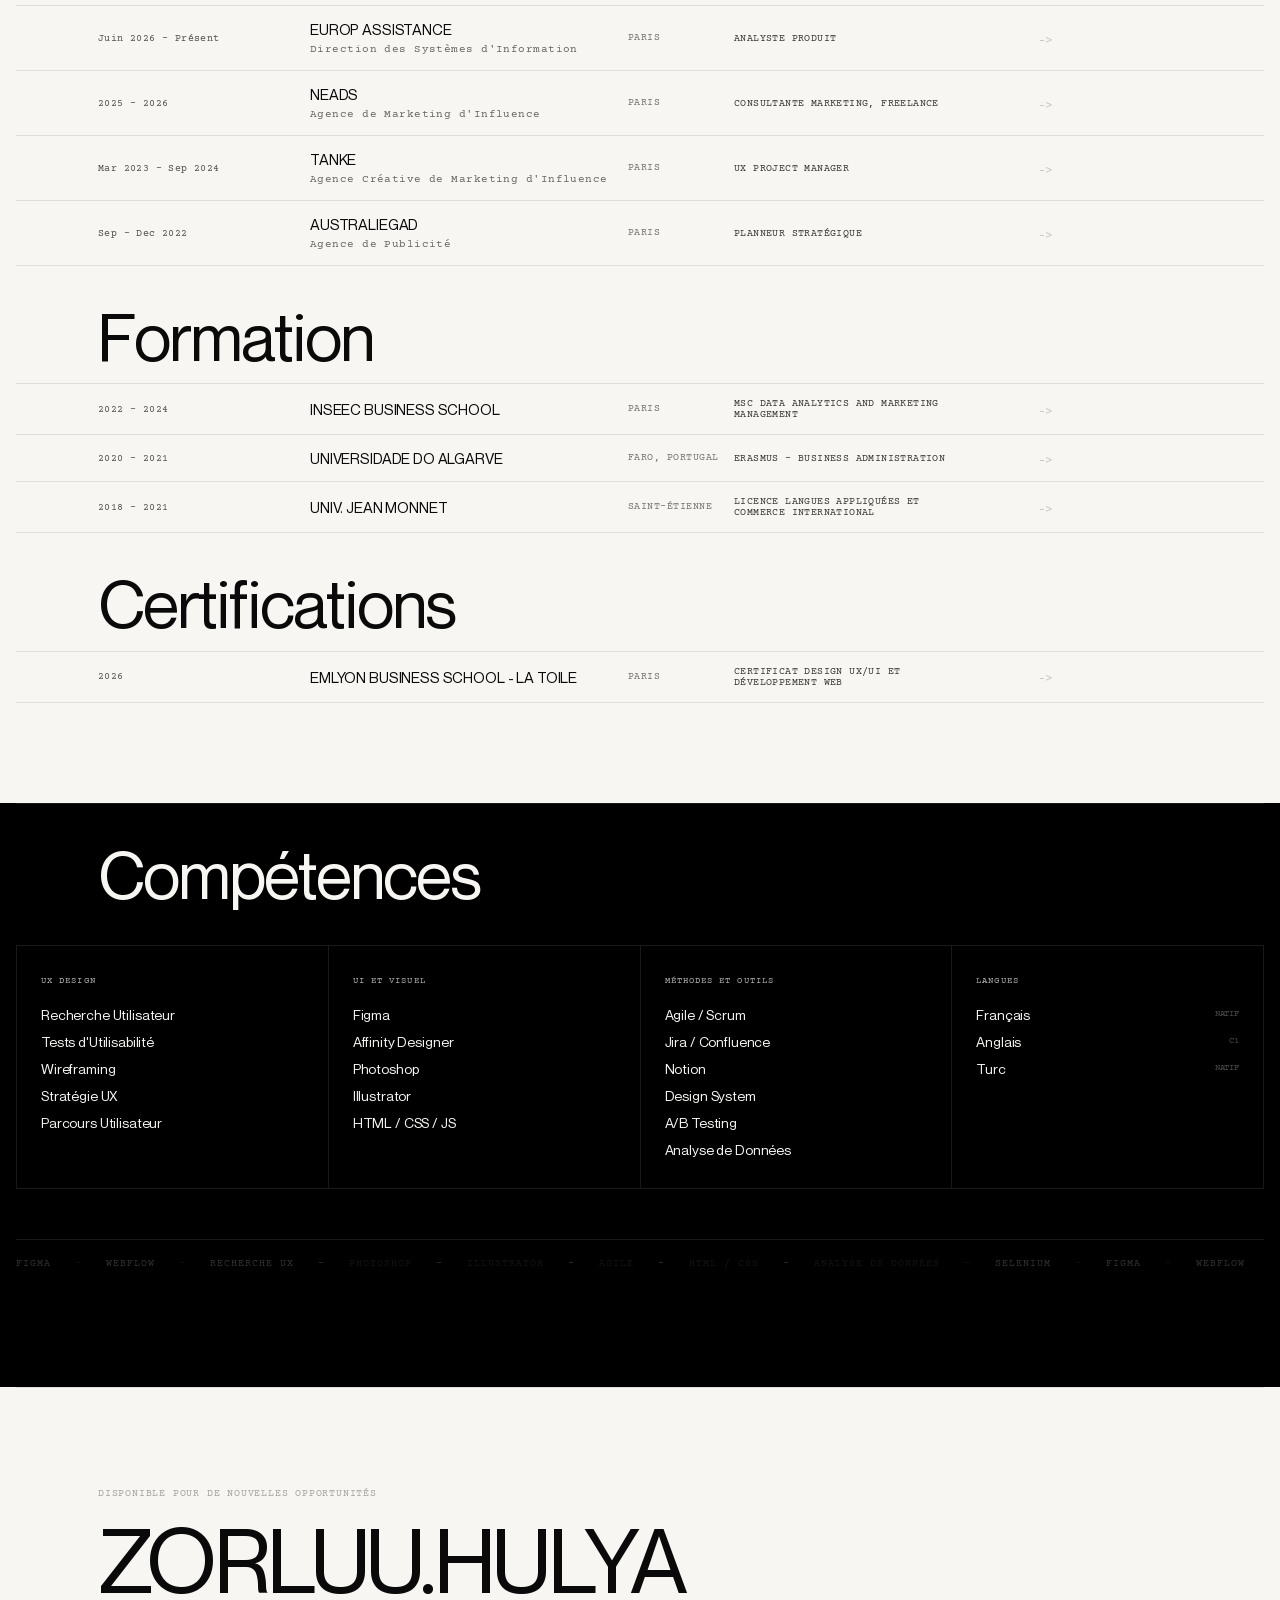
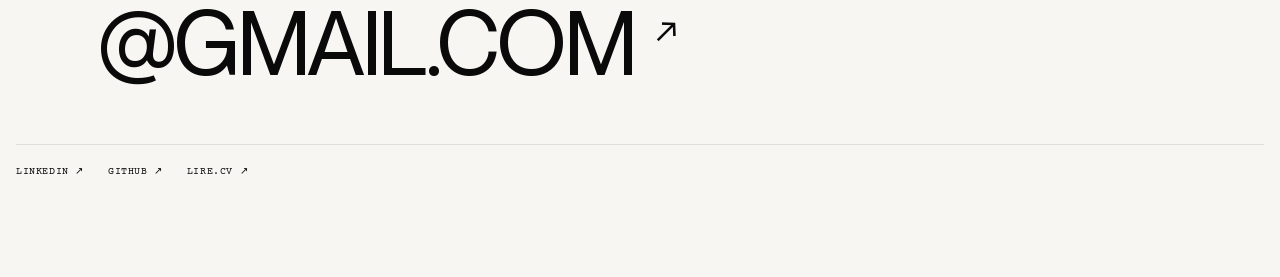
==== commit d65a2245: "Update index.html" ====
--- a/index.html
+++ b/index.html
@@ -286,7 +286,7 @@
 
       <div class="xp_item" data-desc-fr="Benchmarks concurrentiels, Kantar, TikTok Pro, Insights data, Briefs créatifs UX, Performance campagne +12%, Pitchs clients, Agile" data-desc-en="Competitive benchmarks, Kantar, TikTok Pro, Data insights, UX creative briefs, Campaign performance +12%, Client pitches, Agile">
         <div class="xp_row">
-          <span class="xp_date">Sep - Déc 2022</span>
+          <span class="xp_date">Sep - Dec 2022</span>
           <div class="xp_co_wrap">
             <span class="xp_co">AUSTRALIEGAD</span>
             <span class="xp_type"><span class="t-fr">Agence de Publicité</span><span class="t-en">Advertising Agency</span></span>
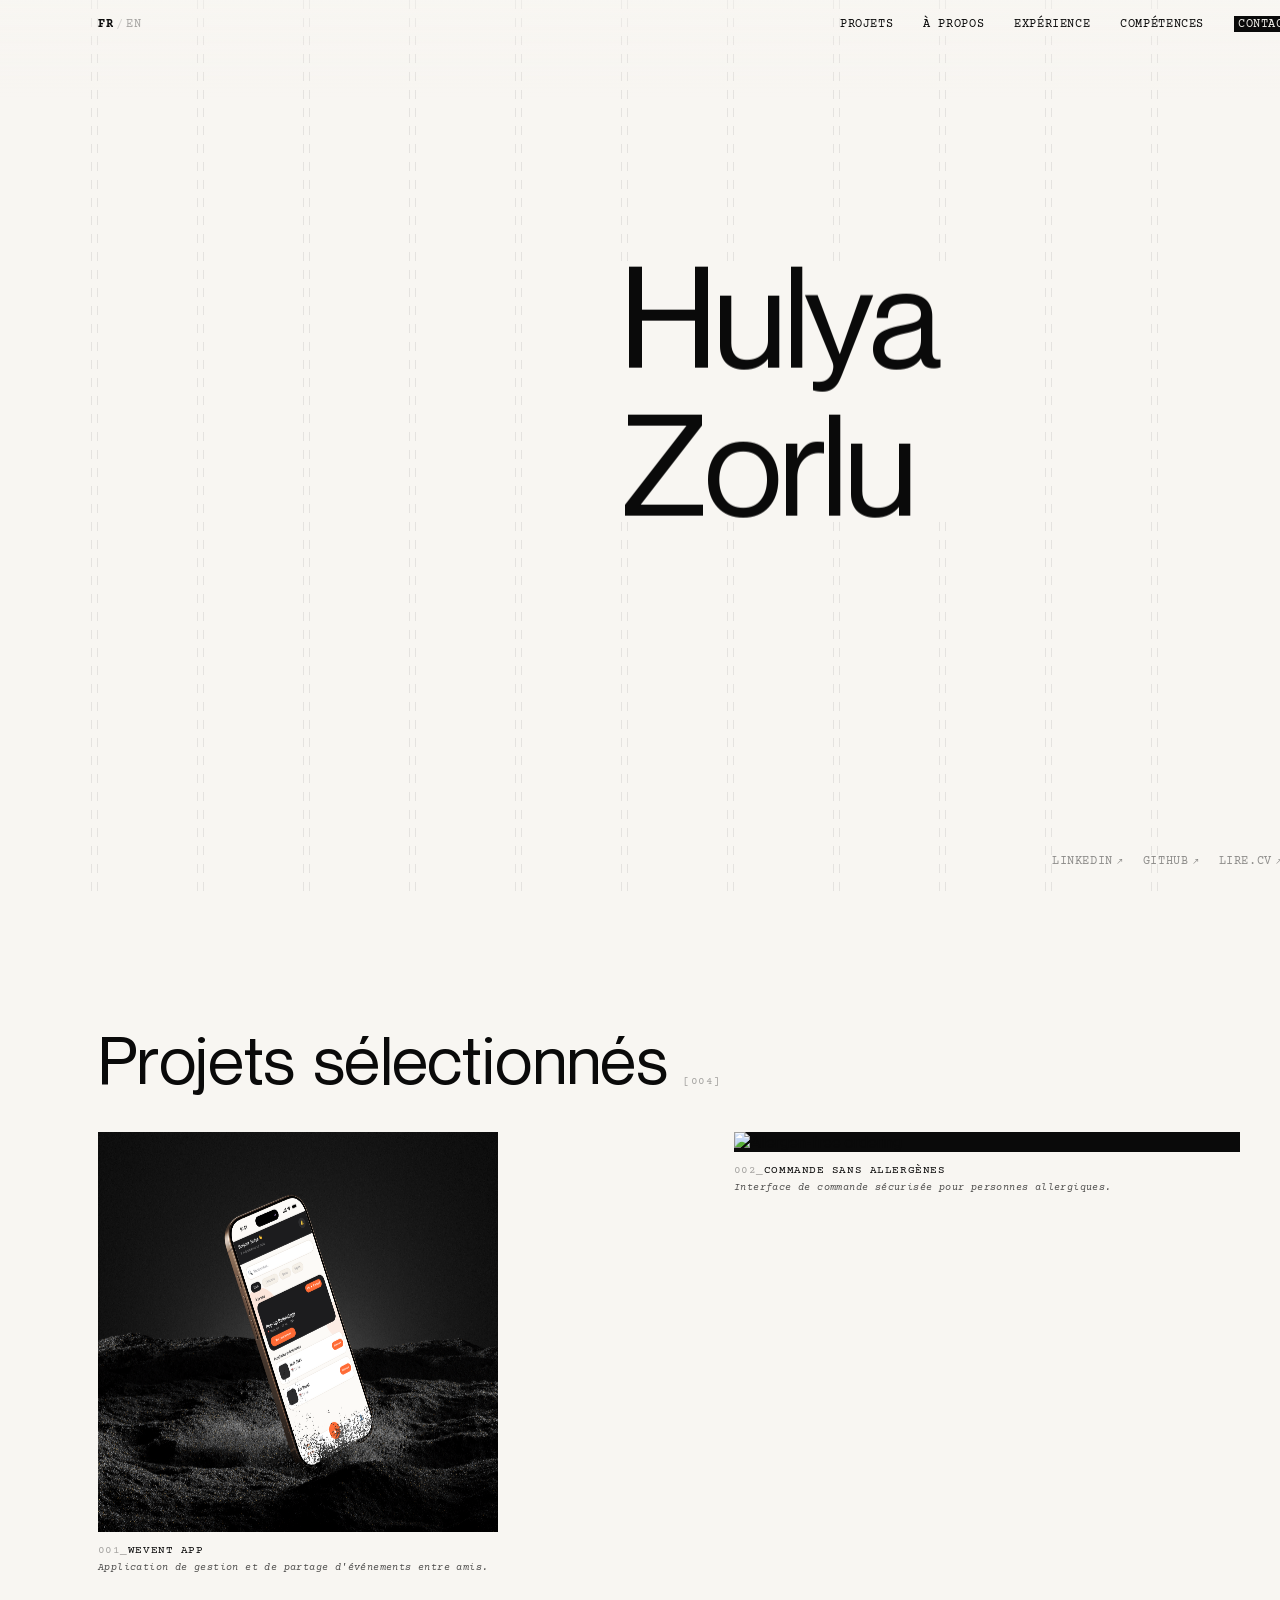
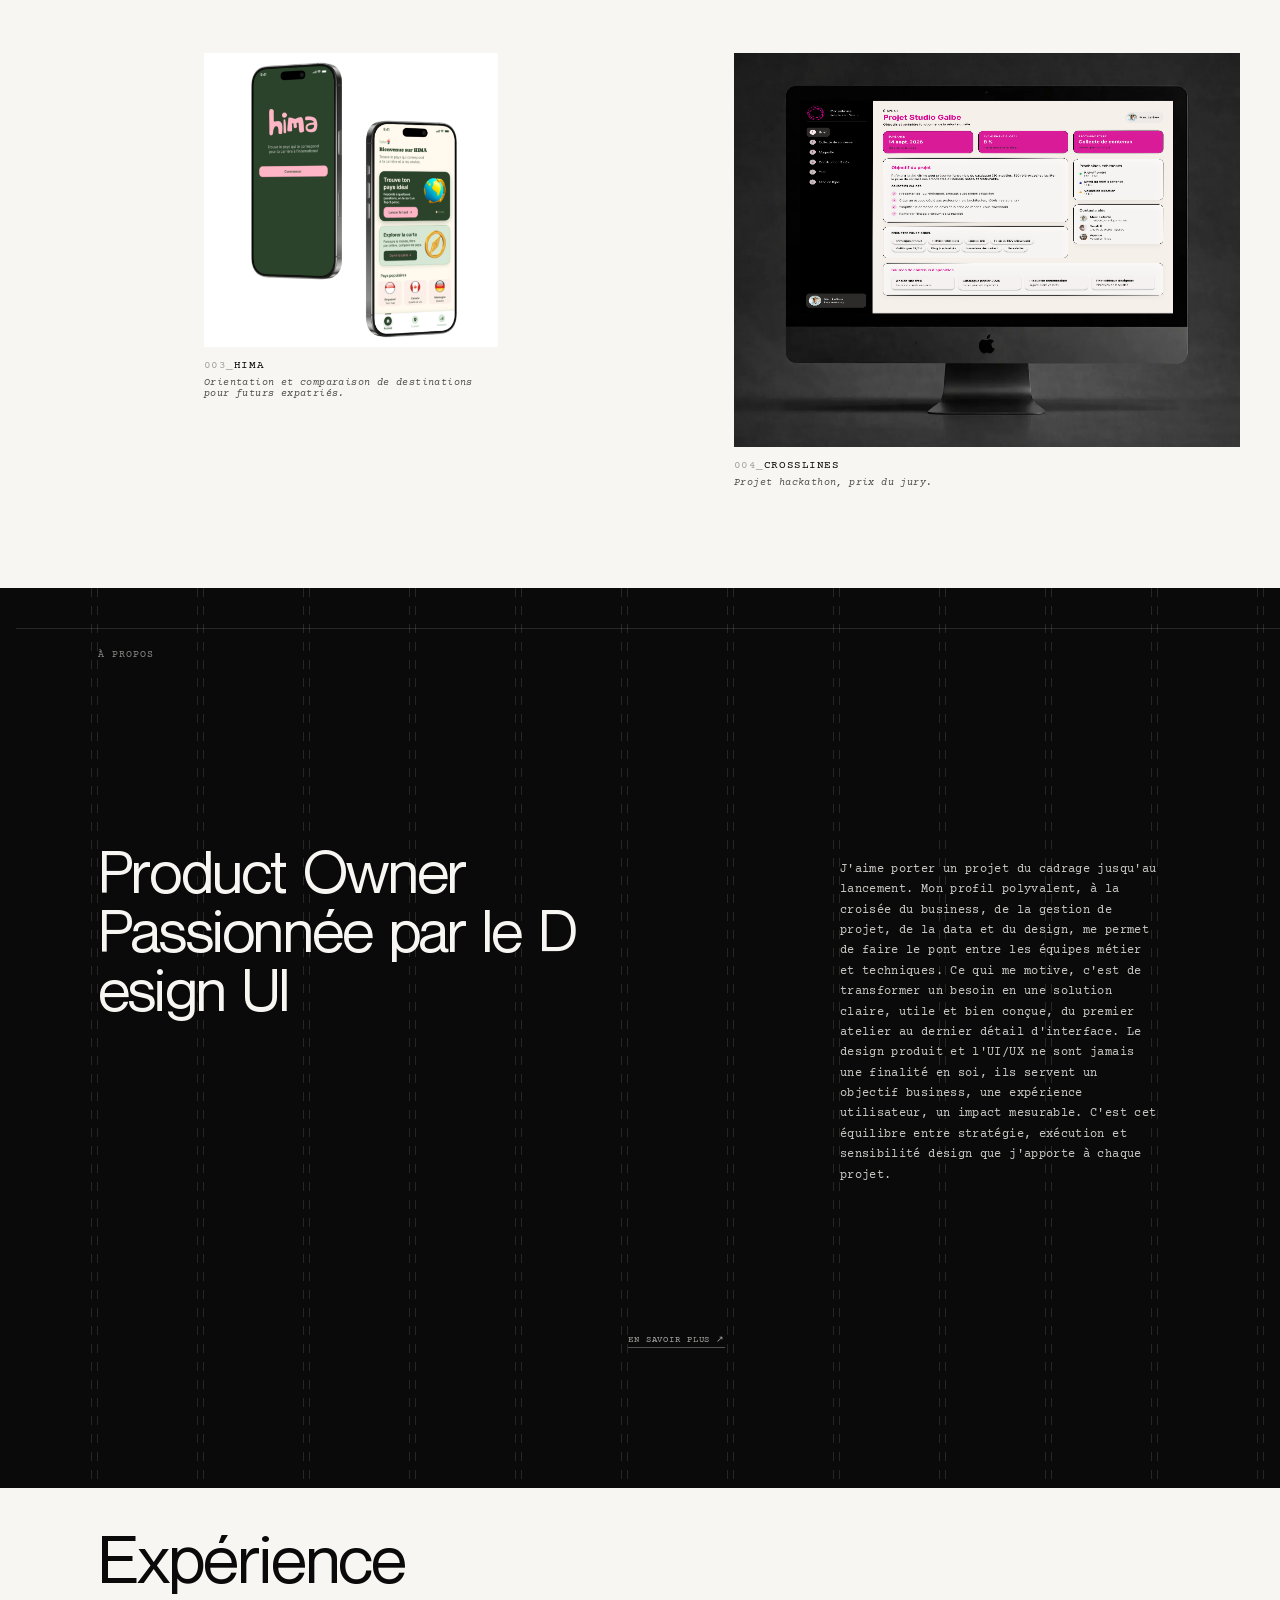
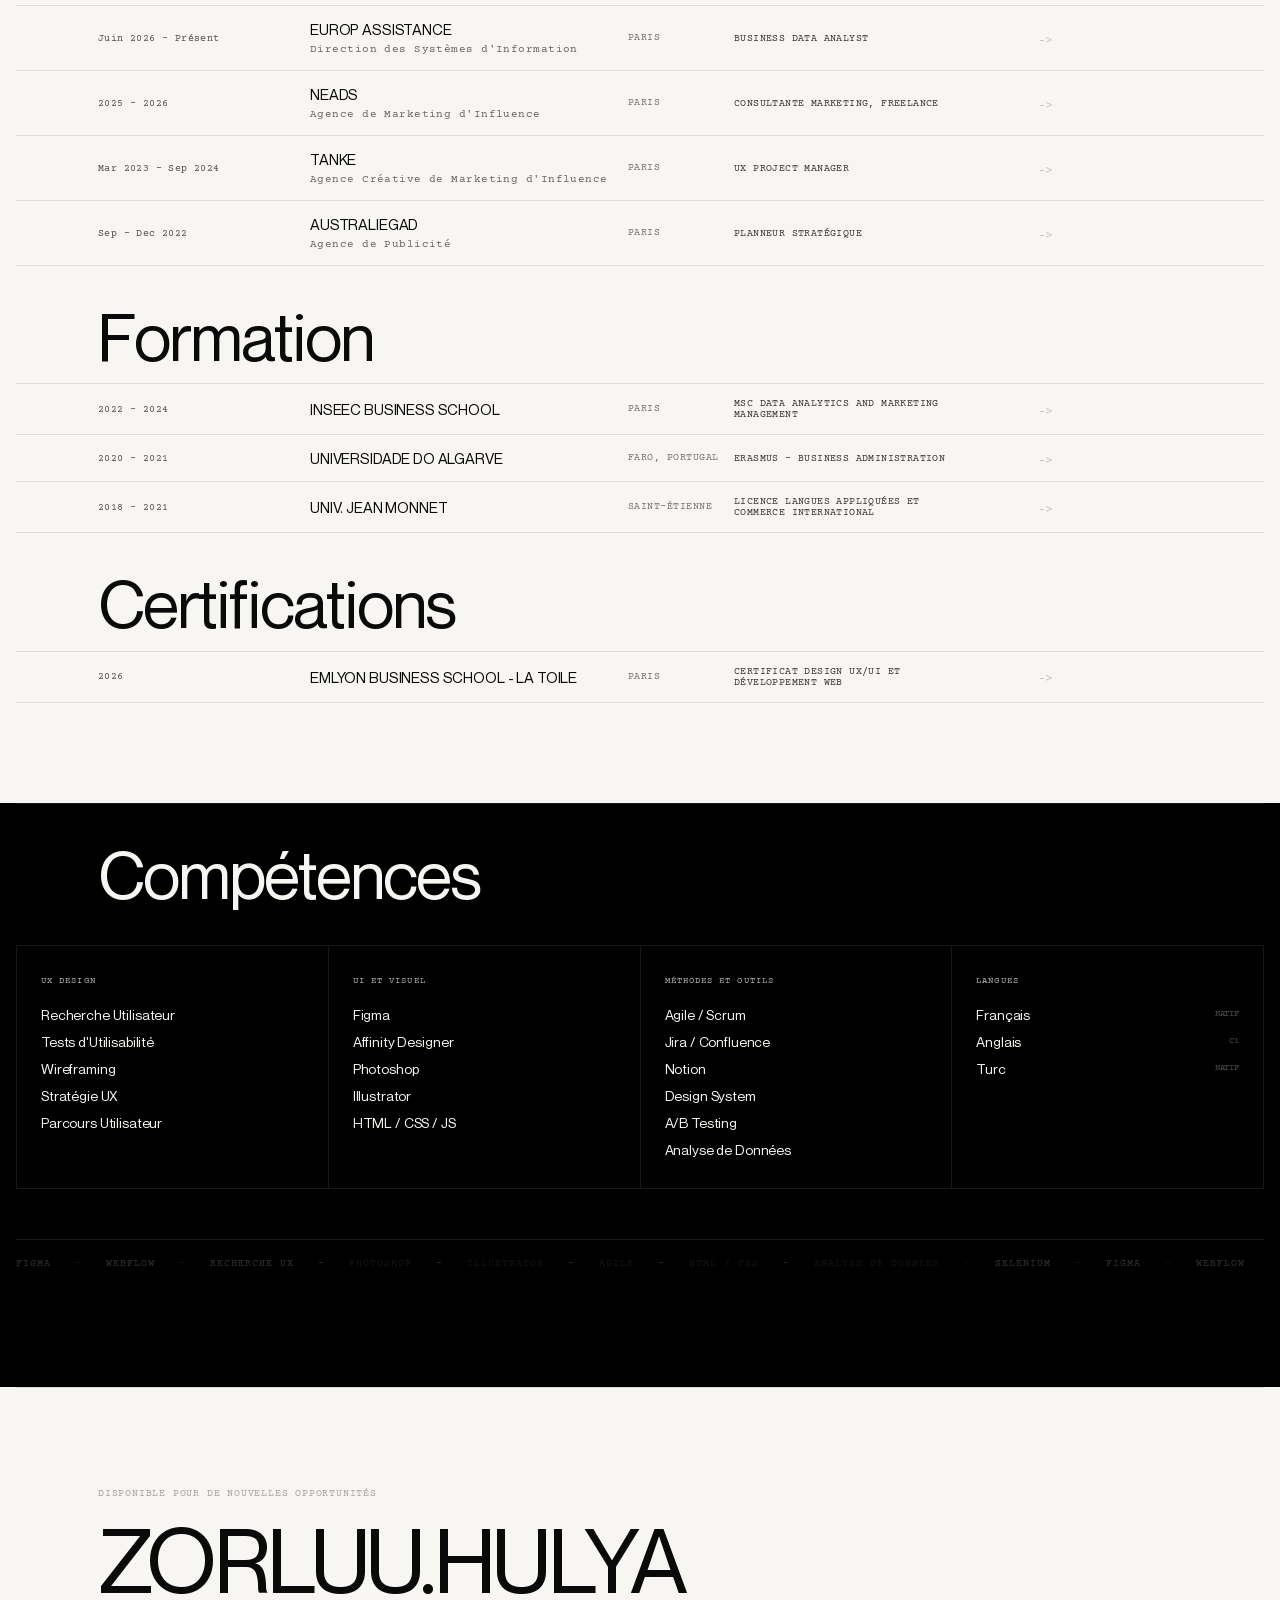
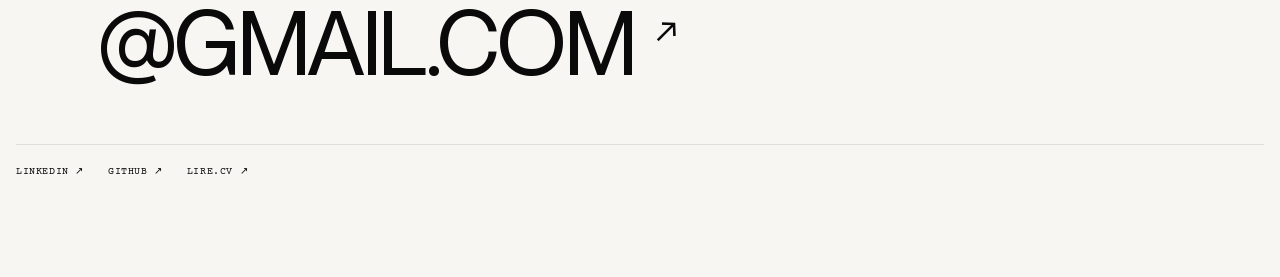
==== commit b64575d0: "Change role from Product Analyst to Business Data Analyst" ====
--- a/index.html
+++ b/index.html
@@ -250,7 +250,7 @@
             <span class="xp_type"><span class="t-fr">Direction des Systèmes d'Information</span><span class="t-en">Information Systems Department</span></span>
           </div>
           <span class="xp_loc">Paris</span>
-          <span class="xp_role"><span class="t-fr">Analyste Produit</span><span class="t-en">Product Analyst</span></span>
+          <span class="xp_role"><span class="t-fr">Business Data Analyst</span><span class="t-en">Business Data Analyst</span></span>
           <span class="xp_arr">-></span>
         </div>
         <div class="xp_reveal"></div>
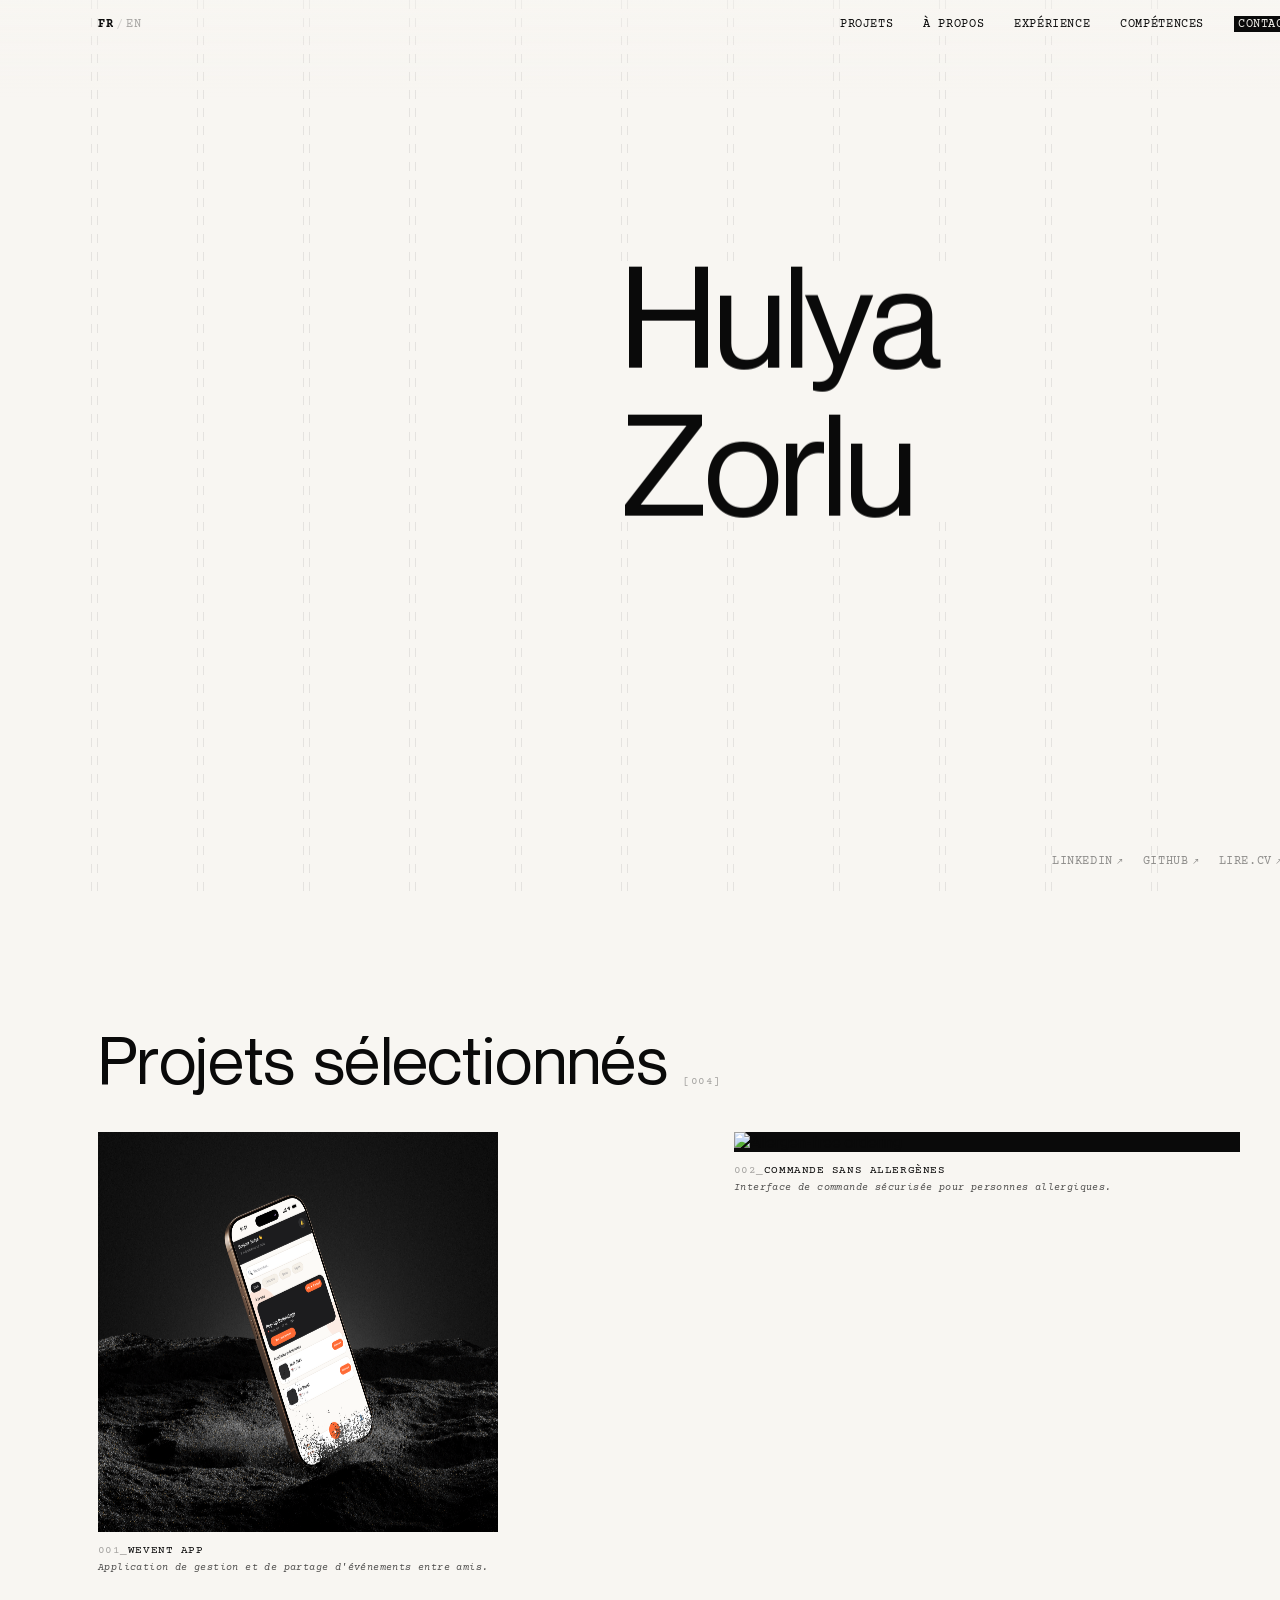
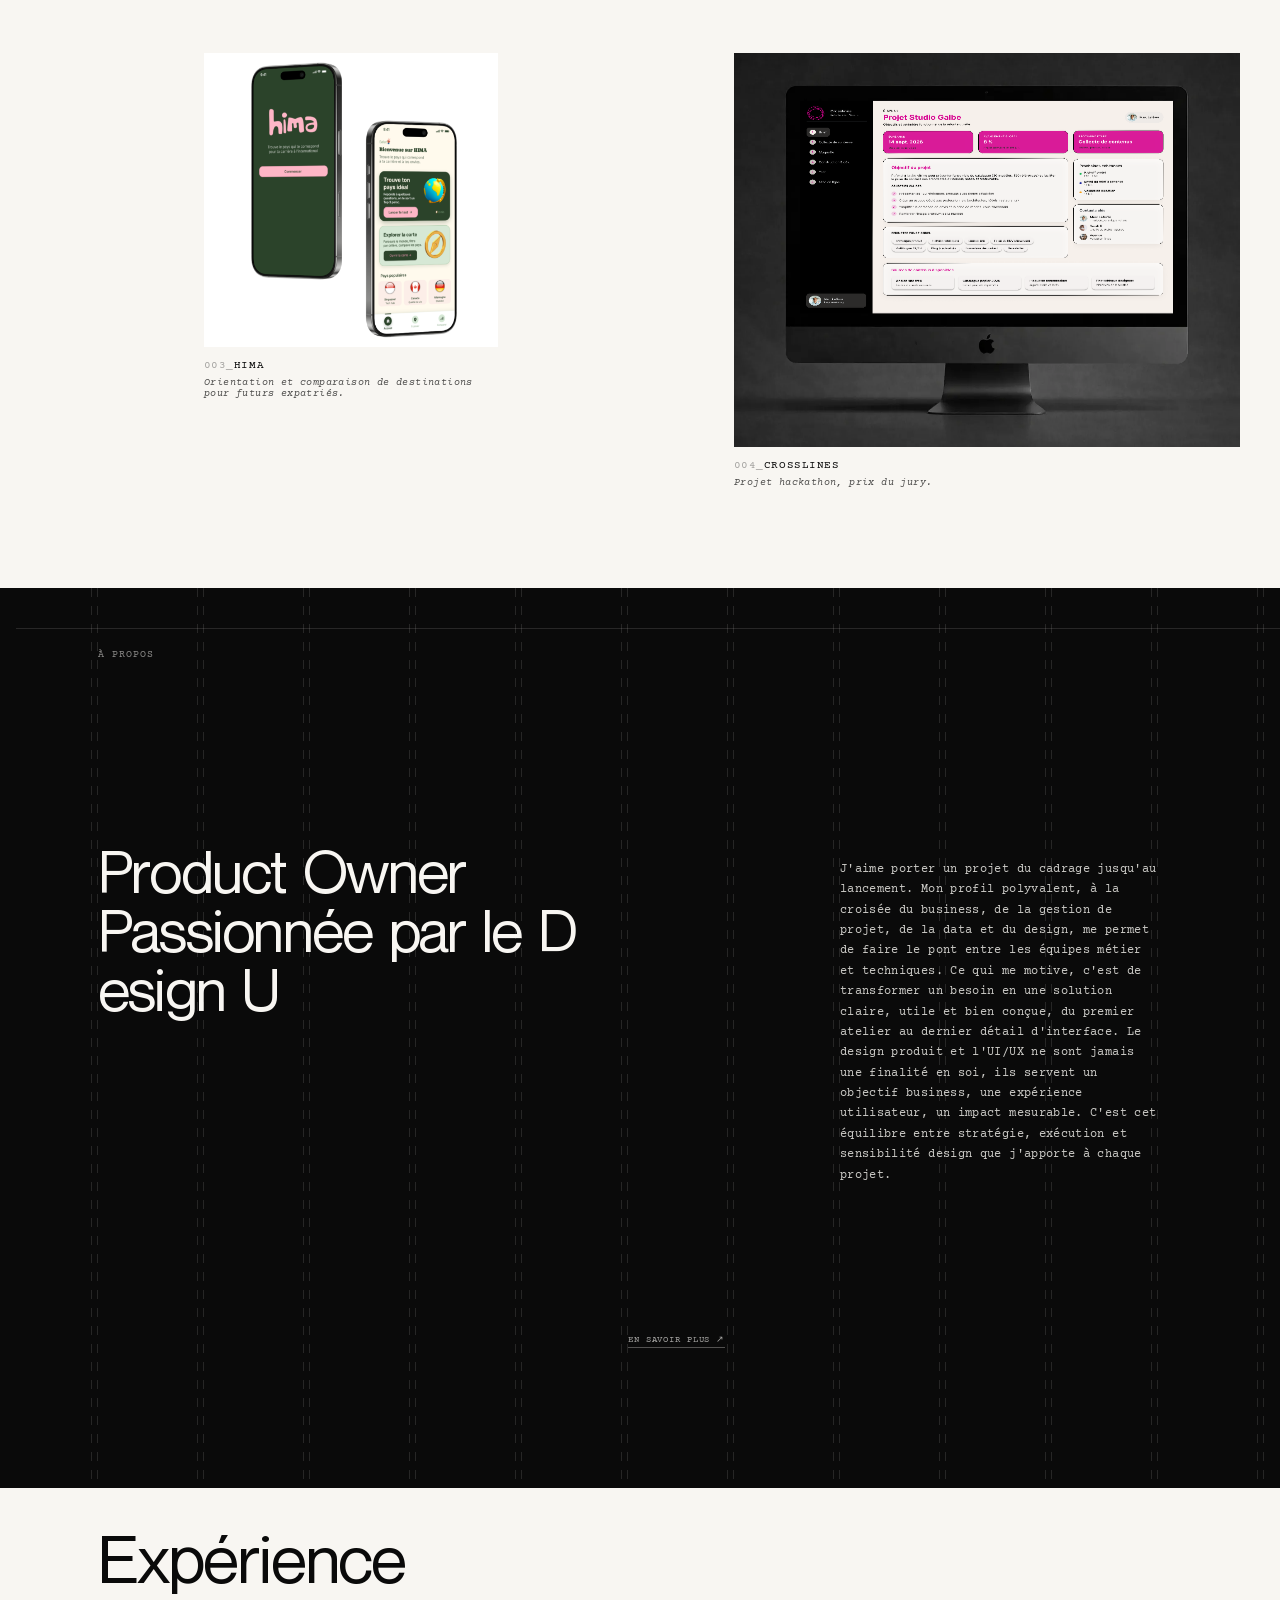
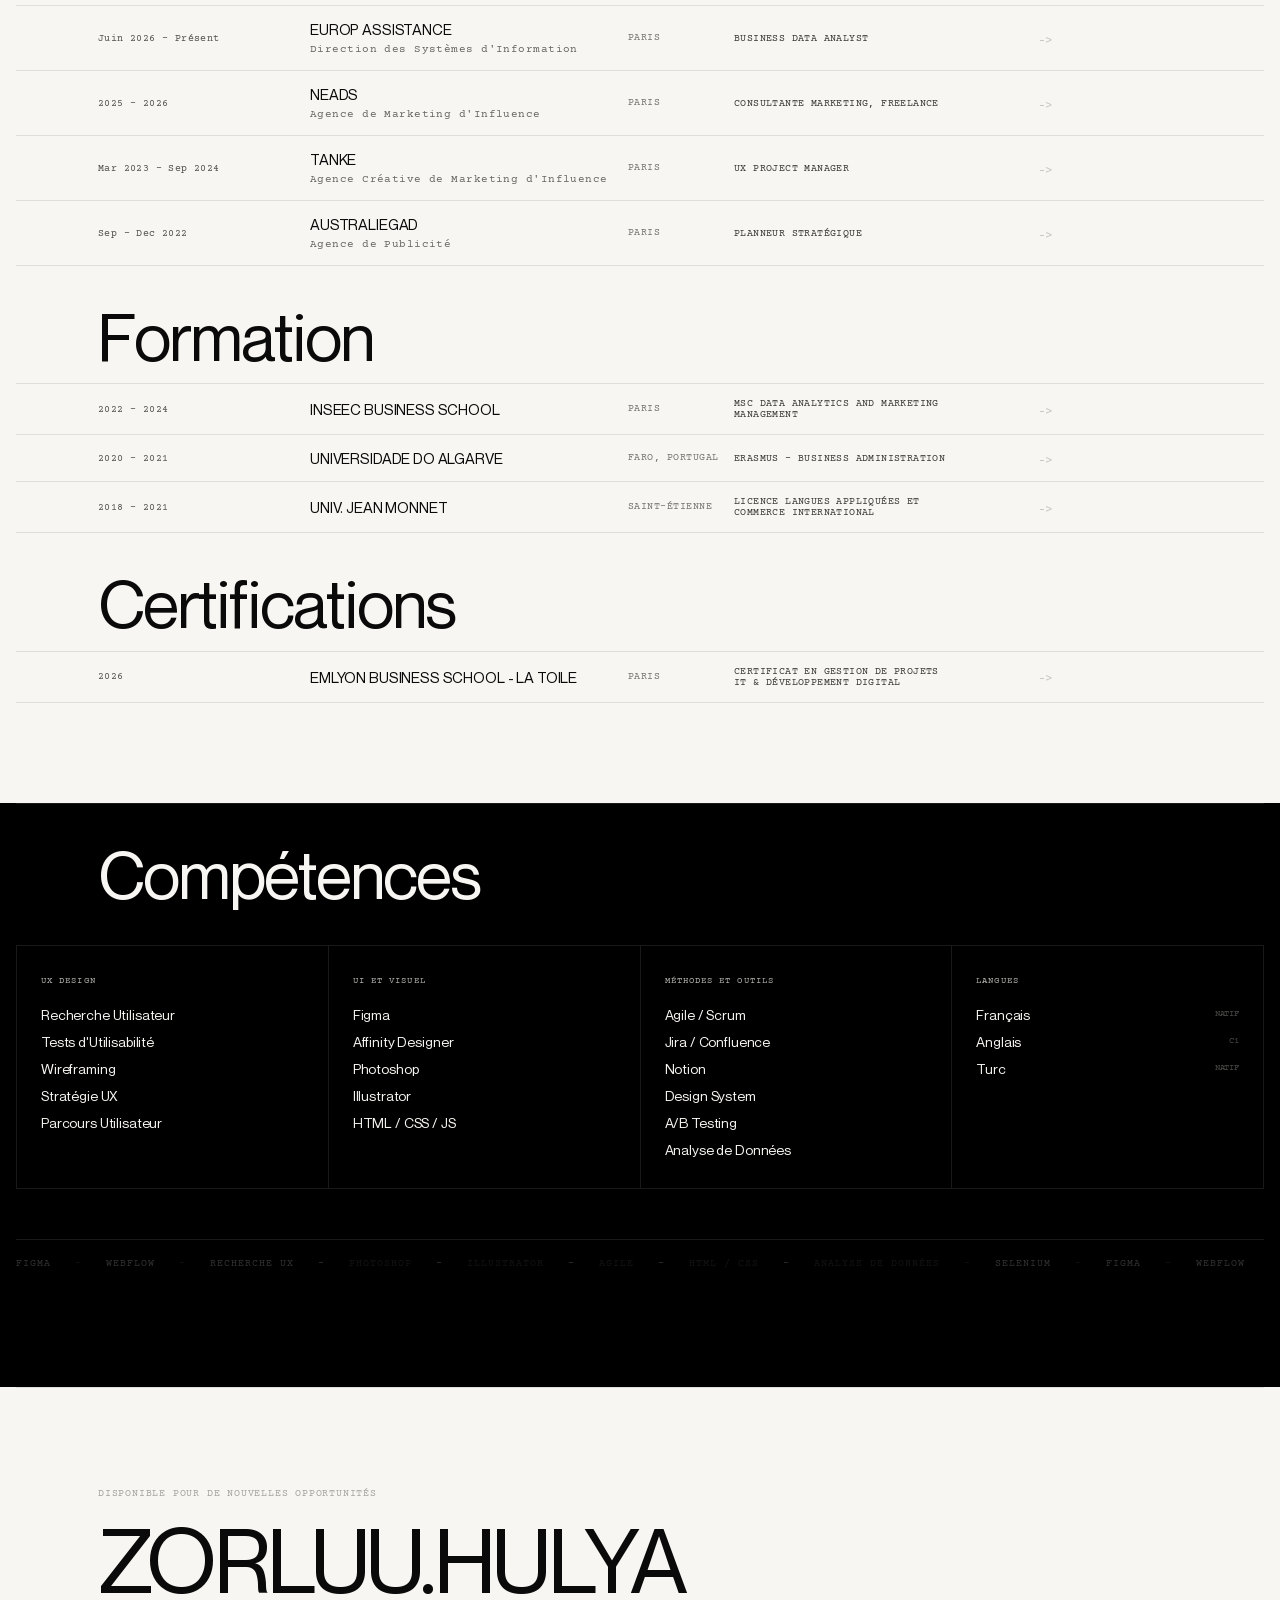
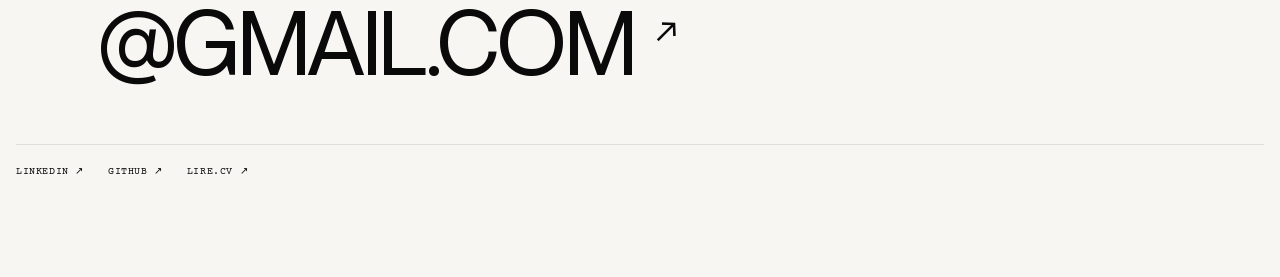
==== commit 91703837: "Update index.html" ====
--- a/index.html
+++ b/index.html
@@ -352,7 +352,7 @@
           <span class="xp_date">2026</span>
           <span class="xp_co">EMLYON BUSINESS SCHOOL - LA TOILE</span>
           <span class="xp_loc">Paris</span>
-          <span class="xp_role"><span class="t-fr">Certificat Design UX/UI et Développement Web</span><span class="t-en">UX/UI Design and Web Development Certificate</span></span>
+          <span class="xp_role"><span class="t-fr">Certificat en gestion de projets IT & développement digital</span><span class="t-en">Certificate in IT Project Management & Digital Development</span></span>
           <span class="xp_arr">-></span>
         </div>
         <div class="xp_reveal"></div>
